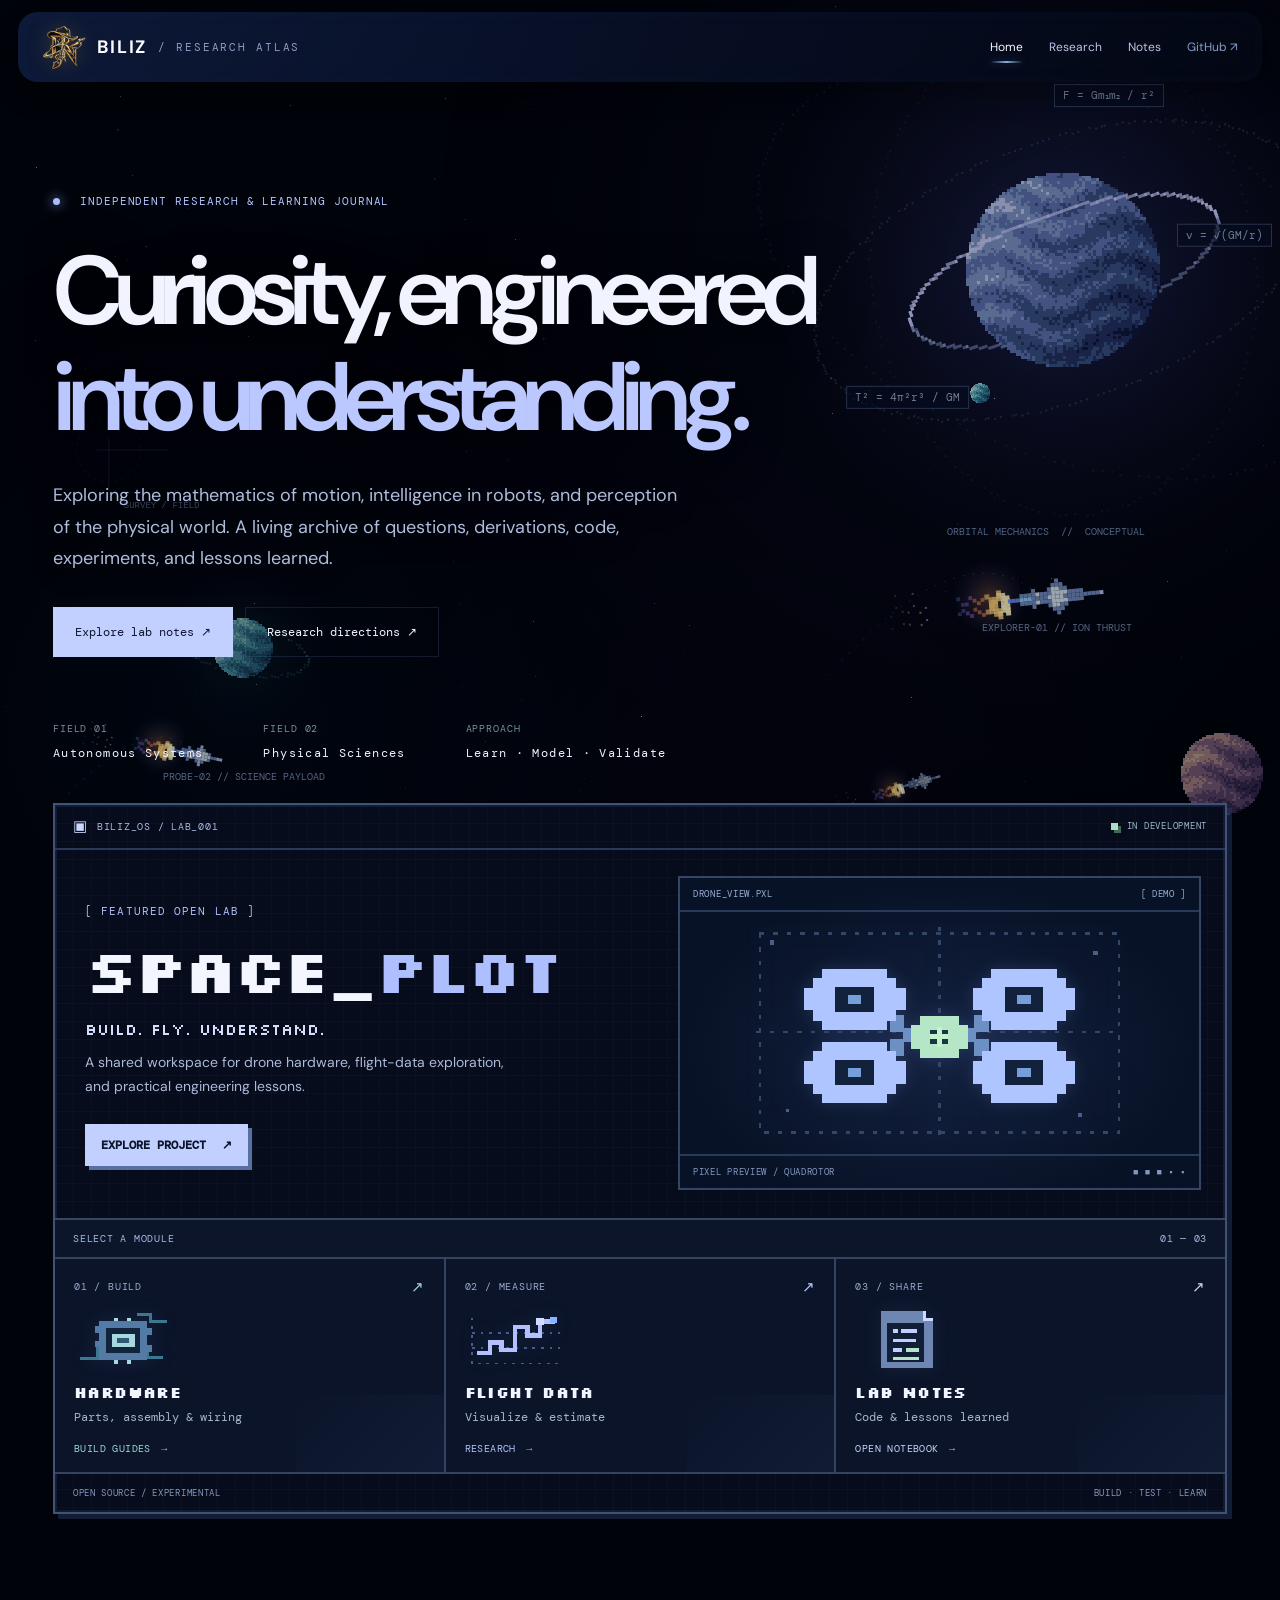
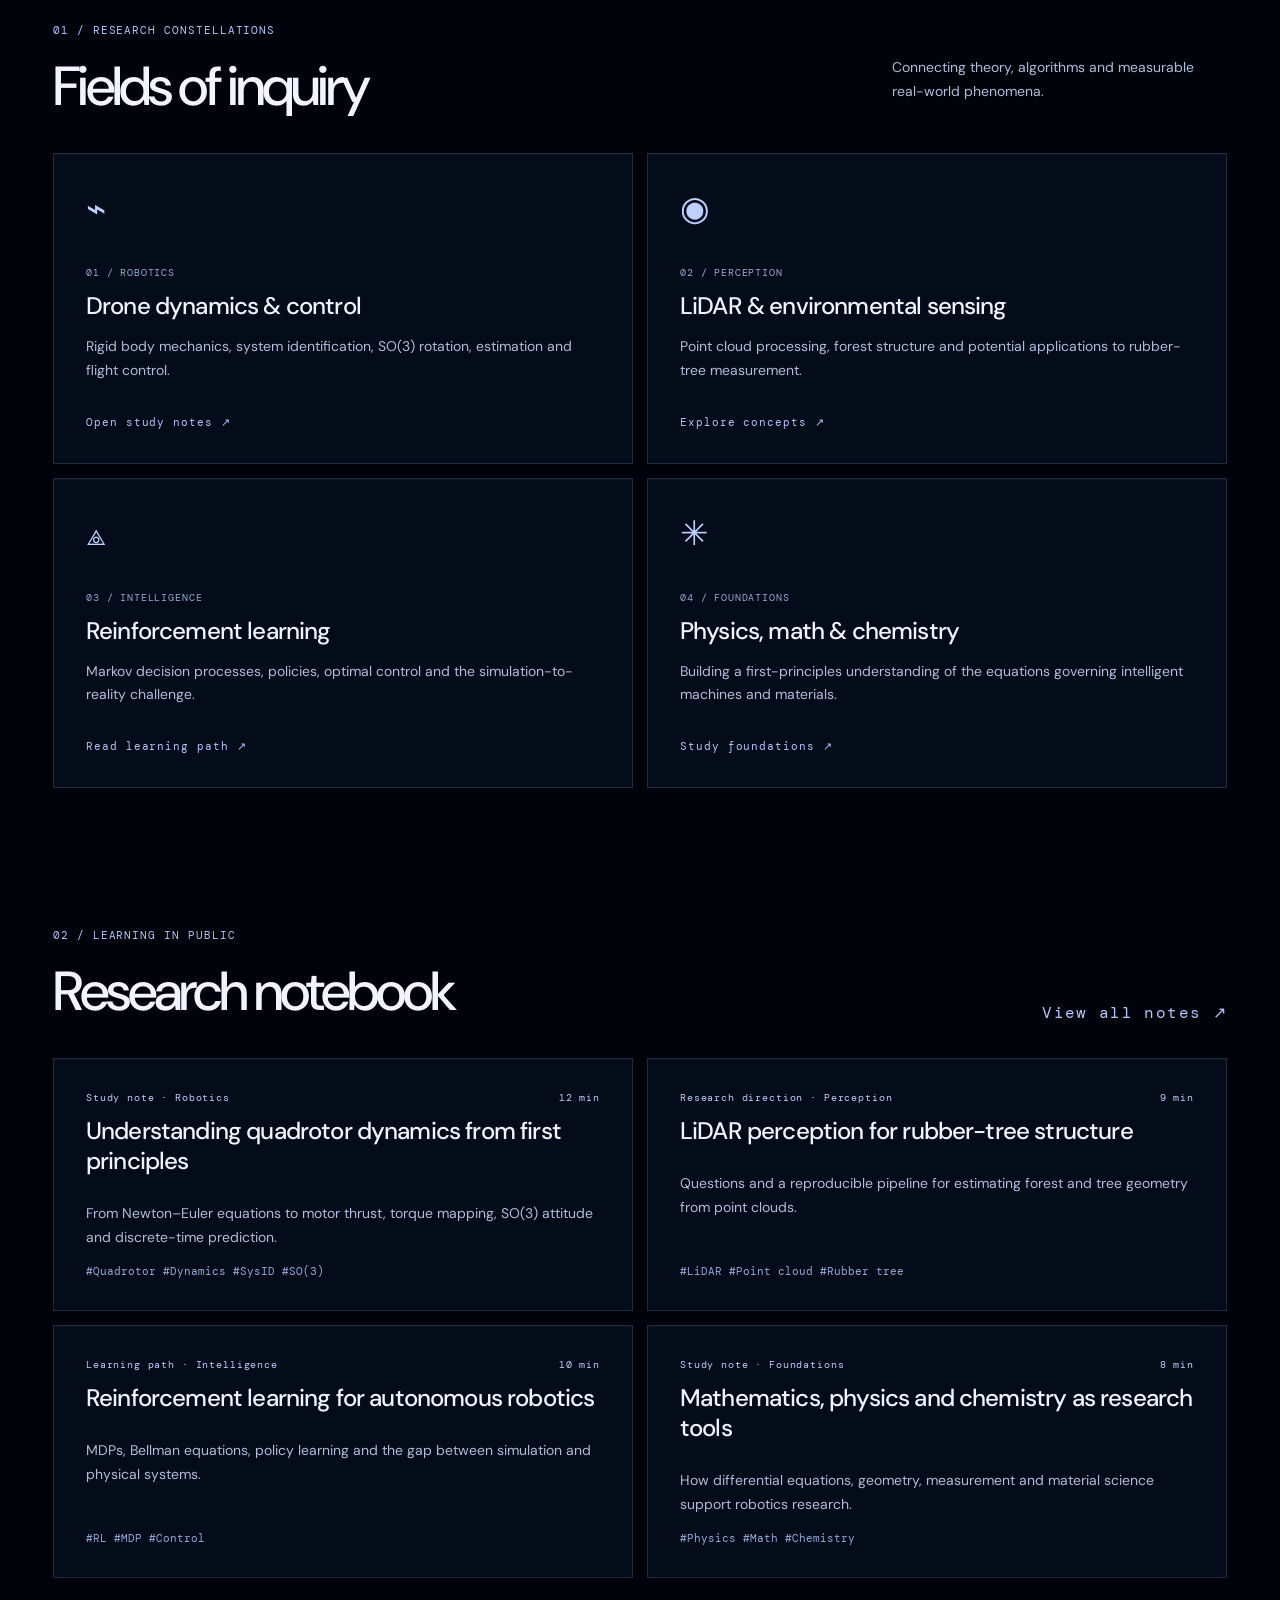
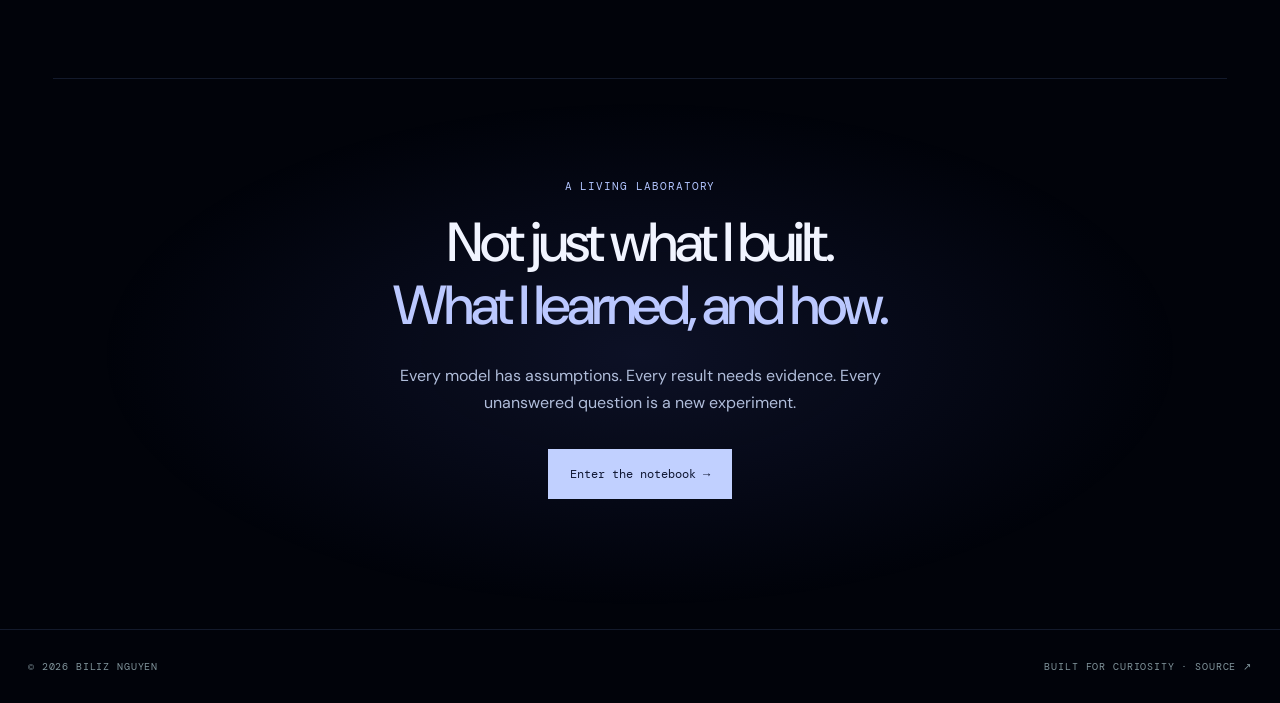
==== index.html @ a5e7b9c0 "feat(nav): pixel meteor shard edge, flowing energy and reactive scroll scattering" ====
<!doctype html><html lang="en"><head><link rel="icon" href="assets/biliz-cosmic-logo.png?v=20261031" type="image/png"><meta charset="utf-8"><meta name="viewport" content="width=device-width,initial-scale=1"><meta name="theme-color" content="#060918"><title>Biliz Nguyen | Research Atlas</title><meta name="description" content="Academic research and learning journal about robotics, drones, LiDAR, reinforcement learning and fundamental sciences."><link rel="stylesheet" href="styles.css?v=pixel-shards-20261101"><link rel="preconnect" href="https://fonts.googleapis.com"><link rel="preconnect" href="https://fonts.gstatic.com" crossorigin><link href="https://fonts.googleapis.com/css2?family=Silkscreen:wght@400;700&display=swap" rel="stylesheet"></head><body class="cosmic-site page-home"><header class="nav"><a class="brand" href="index.html"><img class="brand-logo" src="assets/biliz-cosmic-logo.png?v=20261031" alt="Biliz Nguyen cosmic cowboy emblem"><span class="brand-wordmark">BILIZ</span><span class="muted">/ RESEARCH ATLAS</span></a><nav aria-label="Primary navigation"><a href="index.html" class="active" aria-current="page">Home</a><a href="research.html">Research</a><a href="notes.html">Notes</a><a class="nav-external" href="https://github.com/biliz-nguyen" target="_blank" rel="noopener noreferrer">GitHub ↗</a></nav></header><main><section class="hero"><div class="cosmos-scene" aria-hidden="true"><div class="orbit orbit-one"></div><div class="orbit orbit-two"></div><div class="orbit orbit-three"></div><div class="cosmic-planet"></div><div class="orbit-star orbit-star-one"></div><div class="orbit-star orbit-star-two"></div><div class="cosmic-coordinate">RA 00h 42m · DEC +41°</div></div><div class="eyebrow"><span class="status"></span> INDEPENDENT RESEARCH & LEARNING JOURNAL</div><h1>Curiosity, engineered<br><em>into understanding.</em></h1><p class="lead">Exploring the mathematics of motion, intelligence in robots, and perception of the physical world. A living archive of questions, derivations, code, experiments, and lessons learned.</p><div class="actions"><a class="button primary" href="notes.html">Explore lab notes ↗</a><a class="button" href="research.html">Research directions ↗</a></div><div class="telemetry"><div><small>FIELD 01</small><strong>Autonomous Systems</strong></div><div><small>FIELD 02</small><strong>Physical Sciences</strong></div><div><small>APPROACH</small><strong>Learn · Model · Validate</strong></div></div></section>
<!-- Featured open-lab: deliberately pixel-styled, concise and exploratory. -->
<section class="pixel-lab" id="space-plot" aria-labelledby="pixel-lab-title">
  <div class="pixel-lab-window">
    <div class="pixel-lab-topline">
      <span class="pixel-lab-path"><span aria-hidden="true">▣</span> BILIZ_OS / LAB_001</span>
      <span class="pixel-lab-status"><span class="pixel-lab-led" aria-hidden="true"></span> IN DEVELOPMENT</span>
    </div>
    <div class="pixel-lab-intro">
      <div class="pixel-lab-copy">
        <span class="pixel-lab-kicker">[ FEATURED OPEN LAB ]</span>
        <h2 id="pixel-lab-title">SPACE_<span>PLOT</span></h2>
        <p class="pixel-lab-tagline">Build. Fly. Understand.</p>
        <p class="pixel-lab-description">A shared workspace for drone hardware, flight-data exploration, and practical engineering lessons.</p>
        <a class="pixel-lab-cta" href="https://github.com/biliz-nguyen/SPACE_PLOT" target="_blank" rel="noopener noreferrer">EXPLORE PROJECT <span aria-hidden="true">↗</span></a>
      </div>
      <div class="pixel-lab-screen" role="img" aria-label="Stylized pixel-art quadrotor and conceptual flight signal">
        <div class="pixel-lab-screen-head"><span>DRONE_VIEW.PXL</span><span>[ DEMO ]</span></div>
        <svg class="pixel-lab-drone" viewBox="0 0 360 200" shape-rendering="crispEdges" aria-hidden="true">
          <g fill="#4b5e87"><rect x="30" y="18" width="4" height="4"/><rect x="316" y="27" width="4" height="4"/><rect x="44" y="167" width="3" height="3"/><rect x="303" y="171" width="3" height="3"/></g>
          <g stroke="#324667" stroke-width="2" fill="none" stroke-dasharray="4 8"><path d="M180 6V192M18 99H342"/><rect x="21" y="12" width="318" height="176"/></g>
          <g fill="#6c90c3">
            <path d="M125 72h12v12h12v12h16v8h-17v-5h-12V87h-11z"/>
            <path d="M235 72h-12v12h-12v12h-16v8h17v-5h12V87h11z"/>
            <path d="M125 132h12v-12h12v-12h16v-8h-17v5h-12v12h-11z"/>
            <path d="M235 132h-12v-12h-12v-12h-16v-8h17v5h12v12h11z"/>
          </g>
          <g fill="#aec5ff">
            <rect x="76" y="43" width="58" height="8"/><rect x="68" y="51" width="74" height="9"/><rect x="60" y="60" width="90" height="20"/><rect x="68" y="80" width="74" height="9"/><rect x="76" y="89" width="58" height="8"/>
            <rect x="226" y="43" width="58" height="8"/><rect x="218" y="51" width="74" height="9"/><rect x="210" y="60" width="90" height="20"/><rect x="218" y="80" width="74" height="9"/><rect x="226" y="89" width="58" height="8"/>
            <rect x="76" y="108" width="58" height="8"/><rect x="68" y="116" width="74" height="9"/><rect x="60" y="125" width="90" height="20"/><rect x="68" y="145" width="74" height="9"/><rect x="76" y="154" width="58" height="8"/>
            <rect x="226" y="108" width="58" height="8"/><rect x="218" y="116" width="74" height="9"/><rect x="210" y="125" width="90" height="20"/><rect x="218" y="145" width="74" height="9"/><rect x="226" y="154" width="58" height="8"/>
          </g>
          <g fill="#13223c"><rect x="88" y="59" width="34" height="22"/><rect x="238" y="59" width="34" height="22"/><rect x="88" y="124" width="34" height="22"/><rect x="238" y="124" width="34" height="22"/></g>
          <g fill="#769fda"><rect x="99" y="66" width="12" height="8"/><rect x="249" y="66" width="12" height="8"/><rect x="99" y="131" width="12" height="8"/><rect x="249" y="131" width="12" height="8"/></g>
          <g fill="#b5e6c5"><rect x="163" y="85" width="34" height="8"/><rect x="155" y="93" width="50" height="21"/><rect x="163" y="114" width="34" height="8"/></g>
          <rect x="172" y="97" width="16" height="13" fill="#173640"/><rect x="178" y="95" width="4" height="17" fill="#c4f2ce"/><rect x="172" y="101" width="16" height="4" fill="#c4f2ce"/>
        </svg>
        <div class="pixel-lab-screen-bottom"><span>PIXEL PREVIEW / QUADROTOR</span><span aria-hidden="true">■ ■ ■ ▪ ▪</span></div>
      </div>
    </div>
    <div class="pixel-lab-module-bar"><span>SELECT A MODULE</span><span>01 — 03</span></div>
    <div class="pixel-lab-modules">
      <a class="pixel-lab-module pixel-lab-hardware" href="https://github.com/biliz-nguyen/SPACE_PLOT/blob/main/docs/README.md" target="_blank" rel="noopener noreferrer" aria-label="Hardware: view SPACE_PLOT building and assembly guides on GitHub">
        <span class="pixel-lab-module-meta">01 / BUILD <span aria-hidden="true">↗</span></span>
        <svg class="pixel-lab-sprite" viewBox="0 0 104 72" shape-rendering="crispEdges" aria-hidden="true">
          <g fill="none" stroke="#3d7893" stroke-width="3"><path d="M6 55h18V38h17M97 16H80V9H66M93 54H77V44H68"/></g>
          <g fill="#547aa6"><rect x="26" y="16" width="50" height="40"/><rect x="22" y="21" width="4" height="7"/><rect x="22" y="36" width="4" height="7"/><rect x="76" y="23" width="5" height="7"/><rect x="76" y="41" width="5" height="7"/></g>
          <rect x="33" y="23" width="36" height="26" fill="#11243b"/><rect x="39" y="29" width="24" height="14" fill="#a8d8df"/><rect x="45" y="33" width="12" height="6" fill="#315971"/>
          <g fill="#a8d8df"><rect x="42" y="12" width="4" height="4"/><rect x="55" y="12" width="4" height="4"/><rect x="42" y="56" width="4" height="4"/><rect x="55" y="56" width="4" height="4"/></g>
        </svg>
        <strong>HARDWARE</strong><span class="pixel-lab-module-description">Parts, assembly &amp; wiring</span>
        <span class="pixel-lab-module-more">BUILD GUIDES <span aria-hidden="true">→</span></span>
      </a>
      <a class="pixel-lab-module pixel-lab-flight" href="research.html" aria-label="Flight data: explore related research">
        <span class="pixel-lab-module-meta">02 / MEASURE <span aria-hidden="true">↗</span></span>
        <svg class="pixel-lab-sprite" viewBox="0 0 104 72" shape-rendering="crispEdges" aria-hidden="true">
          <g stroke="#435b86" stroke-width="2"><path d="M7 12V60H99M7 44H99M7 28H99" fill="none" stroke-dasharray="3 6"/></g>
          <path d="M12 49H26V38H38V46H52V22H65V31H78V16H94" fill="none" stroke="#b3bfff" stroke-width="5" stroke-linejoin="miter"/>
          <rect x="74" y="12" width="8" height="8" fill="#d1daff"/><rect x="89" y="11" width="7" height="7" fill="#86b2ff"/>
        </svg>
        <strong>FLIGHT DATA</strong><span class="pixel-lab-module-description">Visualize &amp; estimate</span>
        <span class="pixel-lab-module-more">RESEARCH <span aria-hidden="true">→</span></span>
      </a>
      <a class="pixel-lab-module pixel-lab-notes" href="notes.html" aria-label="Lab notes: browse practical research and learning notes">
        <span class="pixel-lab-module-meta">03 / SHARE <span aria-hidden="true">↗</span></span>
        <svg class="pixel-lab-sprite" viewBox="0 0 104 72" shape-rendering="crispEdges" aria-hidden="true">
          <path d="M27 5H72V14H81V65H27Z" fill="#6e87b2"/><path d="M72 5V14H81" fill="none" stroke="#d0d9ff" stroke-width="3"/>
          <rect x="33" y="18" width="39" height="40" fill="#111e36"/>
          <g fill="#c0cfff"><rect x="39" y="24" width="6" height="4"/><rect x="48" y="24" width="16" height="4"/><rect x="39" y="34" width="24" height="4"/><rect x="39" y="44" width="10" height="4"/></g>
          <g fill="#b5e5c6"><rect x="53" y="44" width="14" height="4"/><rect x="39" y="53" width="28" height="3"/></g>
        </svg>
        <strong>LAB NOTES</strong><span class="pixel-lab-module-description">Code &amp; lessons learned</span>
        <span class="pixel-lab-module-more">OPEN NOTEBOOK <span aria-hidden="true">→</span></span>
      </a>
    </div>
    <div class="pixel-lab-foot"><span>OPEN SOURCE / EXPERIMENTAL</span><span>BUILD · TEST · LEARN</span></div>
  </div>
</section>
<section id="research" class="section"><div class="section-head"><div><span class="kicker">01 / RESEARCH CONSTELLATIONS</span><h2>Fields of inquiry</h2></div><p>Connecting theory, algorithms and measurable real-world phenomena.</p></div><div class="field-grid"><article class="field"><span class="symbol">⌁</span><small>01 / ROBOTICS</small><h3>Drone dynamics & control</h3><p>Rigid body mechanics, system identification, SO(3) rotation, estimation and flight control.</p><a href="note.html?slug=quadrotor-dynamics">Open study notes ↗</a></article><article class="field"><span class="symbol">◉</span><small>02 / PERCEPTION</small><h3>LiDAR & environmental sensing</h3><p>Point cloud processing, forest structure and potential applications to rubber-tree measurement.</p><a href="note.html?slug=lidar-rubber-trees">Explore concepts ↗</a></article><article class="field"><span class="symbol">⟁</span><small>03 / INTELLIGENCE</small><h3>Reinforcement learning</h3><p>Markov decision processes, policies, optimal control and the simulation-to-reality challenge.</p><a href="note.html?slug=reinforcement-learning">Read learning path ↗</a></article><article class="field"><span class="symbol">✳</span><small>04 / FOUNDATIONS</small><h3>Physics, math & chemistry</h3><p>Building a first-principles understanding of the equations governing intelligent machines and materials.</p><a href="note.html?slug=scientific-foundations">Study foundations ↗</a></article></div></section><section class="section"><div class="section-head"><div><span class="kicker">02 / LEARNING IN PUBLIC</span><h2>Research notebook</h2></div><a class="text-link" href="notes.html">View all notes ↗</a></div><div id="featured-notes" class="note-grid"></div></section><section class="manifesto"><span class="kicker">A LIVING LABORATORY</span><h2>Not just what I built.<br><em>What I learned, and how.</em></h2><p>Every model has assumptions. Every result needs evidence. Every unanswered question is a new experiment.</p><a class="button primary" href="notes.html">Enter the notebook →</a></section></main><footer><span>© 2026 BILIZ NGUYEN</span><span>BUILT FOR CURIOSITY · <a href="https://github.com/biliz-nguyen/portfolio">SOURCE ↗</a></span></footer><script defer src="space-background.js?v=nav-dark-20261031-3"></script><script src="data.js"></script><script src="app.js"></script><script defer src="scroll-dissolve.js?v=comet-nav-clean-20261101-4"></script><script defer src="nav-shards.js?v=pixel-shards-20261101"></script></body></html>
---- styles.css ----
@import url('https://fonts.googleapis.com/css2?family=DM+Mono:wght@400;500&family=DM+Sans:wght@400;500;600;700&display=swap');:root{--bg:#0b1014;--surface:#10191f;--surface2:#142028;--line:#273940;--text:#f0f3ef;--muted:#9cadb2;--green:#b3f3a0}*{box-sizing:border-box}html{scroll-behavior:smooth}body{margin:0;background:var(--bg);color:var(--text);font-family:'DM Sans',sans-serif;-webkit-font-smoothing:antialiased}a{color:inherit;text-decoration:none}a:hover{color:var(--green)}.nav{height:78px;border-bottom:1px solid var(--line);display:flex;justify-content:space-between;align-items:center;padding:0 max(5vw,24px)}.brand{font-size:17px;font-weight:700;letter-spacing:.1em}.brand-icon{color:var(--green);font-size:29px;margin-right:10px}.muted{color:var(--muted);font:11px 'DM Mono',monospace;font-weight:400;margin-left:8px}.nav nav{display:flex;gap:30px;font-size:13px;color:var(--muted)}.nav nav .active{color:var(--green)}main{max-width:1230px;padding:0 28px;margin:auto}.hero{padding-top:92px}.eyebrow,.kicker,small,.telemetry,.field a,.text-link,.back-link,footer,.search-bar label,.filters button,.note-meta{font-family:'DM Mono',monospace;letter-spacing:.085em}.eyebrow,.kicker{font-size:11px;color:var(--green)}.status{display:inline-block;background:var(--green);height:7px;width:7px;border-radius:50%;margin-right:12px;box-shadow:0 0 12px var(--green)}h1{font-size:clamp(44px,7.6vw,100px);line-height:1.09;letter-spacing:-.075em;font-weight:600;margin:30px 0}h1 em,h2 em{font-style:normal;color:var(--green)}.lead{max-width:690px;font-size:18px;line-height:1.75;color:var(--muted)}.actions{display:flex;gap:12px;flex-wrap:wrap;margin-top:32px}.button{display:inline-flex;padding:16px 21px;border:1px solid var(--line);font:12px 'DM Mono',monospace;align-items:center;transition:.2s}.button:hover{border-color:var(--green)}.button.primary{background:var(--green);color:#102014;border-color:var(--green)}.button.primary:hover{background:#dafcd0}.telemetry{display:flex;gap:60px;margin:65px 0 24px}.telemetry div{display:flex;flex-direction:column;gap:10px}.telemetry small{color:#789097;font-size:10px}.telemetry strong{color:var(--text);font-size:12px;font-weight:400}.hero-figure{border:1px solid var(--line);background:linear-gradient(135deg,#101b21,#0b1216);overflow:hidden}.hero-figure svg{width:100%;height:auto;display:block}.section{padding:100px 0 35px}.section-head{display:flex;justify-content:space-between;align-items:end;gap:24px;margin-bottom:35px}.section-head h2,.manifesto h2{font-size:clamp(32px,4.3vw,56px);font-weight:500;line-height:1.15;letter-spacing:-.055em;margin:16px 0 0}.section-head p{max-width:335px;color:var(--muted);line-height:1.7;font-size:14px}.field-grid,.note-grid{display:grid;grid-template-columns:repeat(2,minmax(0,1fr));gap:14px}.field,.note-card{border:1px solid var(--line);padding:32px;background:var(--surface);transition:.2s}.field:hover,.note-card:hover{background:var(--surface2);border-color:#527669}.field .symbol{font-size:34px;color:var(--green);display:block;margin-bottom:35px}.field small{display:block;color:#7e9a9d;font-size:10px}.field h3,.note-card h3{font-weight:500;font-size:24px;letter-spacing:-.035em;line-height:1.25;margin:12px 0}.field p,.note-card p{font-size:14px;line-height:1.7;color:var(--muted)}.field a{display:inline-block;color:var(--green);font-size:11px;margin-top:18px}.note-card{min-height:220px;display:flex;flex-direction:column}.note-meta{font-size:10px;color:var(--green);display:flex;justify-content:space-between;gap:8px}.note-card p{flex:1}.note-card .tags{color:#80969d;font-size:11px;font-family:'DM Mono',monospace}.manifesto{text-align:center;border-top:1px solid var(--line);margin-top:65px;padding:95px 20px 130px}.manifesto p{margin:25px auto 32px;max-width:510px;color:var(--muted);line-height:1.7}.page-header{padding:90px 0 30px}.page-header h1{font-size:clamp(50px,8vw,90px)}.search-bar{display:flex;flex-direction:column;gap:12px}.search-bar label{font-size:10px;color:var(--muted)}.search-bar input{padding:18px 20px;background:var(--surface);border:1px solid var(--line);color:var(--text);font:15px 'DM Sans',sans-serif;width:100%;outline:none}.search-bar input:focus{border-color:var(--green)}.filters{display:flex;gap:8px;flex-wrap:wrap;margin:24px 0}.filters button{cursor:pointer;border:1px solid var(--line);background:transparent;color:var(--muted);padding:11px 15px;font-size:10px}.filters button.selected{background:var(--green);color:#102014}.empty{padding:60px;color:var(--muted);text-align:center}.article-page{max-width:860px;padding-top:50px}.back-link{color:var(--green);font-size:12px}.article-title{font-size:clamp(36px,5vw,62px);margin:25px 0}.article-subtitle{color:var(--muted);line-height:1.7;font-size:17px}.prose{padding:30px 0 80px;color:#ced8d8;font-size:16px;line-height:1.85}.prose h1,.prose h2,.prose h3{color:var(--text);letter-spacing:-.03em;line-height:1.3}.prose h1{font-size:38px}.prose h2{font-size:26px;margin-top:42px}.prose h3{font-size:20px;margin-top:30px}.prose code{font:13px 'DM Mono',monospace;color:var(--green);overflow-wrap:anywhere}.prose pre{padding:22px;background:#0d181e;overflow:auto;border:1px solid var(--line)}.prose pre code{color:#cfdfd6}.prose a,.article-end a{color:var(--green);text-decoration:underline;text-underline-offset:4px}.prose blockquote{border-left:3px solid var(--green);padding:2px 20px;color:var(--muted);background:var(--surface)}.article-end{padding:32px 0 90px;border-top:1px solid var(--line)}footer{max-width:1300px;margin:auto;border-top:1px solid var(--line);padding:30px 28px;color:#80949b;display:flex;justify-content:space-between;gap:15px;font-size:10px}@media(max-width:760px){.nav{height:auto;min-height:74px;flex-wrap:wrap;gap:12px;padding:18px 22px}.nav nav{gap:15px;flex-wrap:wrap}.muted{display:none}main{padding:0 20px}.hero{padding-top:70px}.telemetry{gap:22px;flex-wrap:wrap;margin-top:48px}.field-grid,.note-grid{grid-template-columns:1fr}.section{padding-top:70px}.section-head{align-items:start;flex-direction:column}.field,.note-card{padding:24px}footer{flex-wrap:wrap}}

/* --- BILIZ COSMIC RESEARCH ATLAS : universe visual identity --- */
:root{--bg:#040713;--surface:rgba(12,20,40,.79);--surface2:rgba(24,32,62,.84);--line:rgba(153,182,242,.18);--text:#f1f4ff;--muted:#b0bdda;--green:#a9bdff}
html{background:#040713}
body.cosmic-site{position:relative;min-height:100vh;background:transparent;isolation:isolate}
.cosmic-site:before{content:"";position:fixed;z-index:-2;inset:0;pointer-events:none;background:radial-gradient(ellipse 65% 45% at 77% 20%,rgba(92,72,178,.24),transparent 75%),radial-gradient(ellipse 75% 55% at 8% 65%,rgba(21,104,152,.18),transparent 75%),radial-gradient(ellipse 45% 40% at 60% 90%,rgba(67,46,137,.15),transparent 80%),#040713}
.cosmic-site:after{content:"";position:fixed;z-index:-1;inset:0;pointer-events:none;opacity:.75;background-image:radial-gradient(1px 1px at 9% 17%,#fff 99%,transparent),radial-gradient(1px 1px at 58% 21%,#fff 99%,transparent),radial-gradient(2px 2px at 35% 68%,#9abaff 99%,transparent),radial-gradient(1px 1px at 78% 58%,#fff 99%,transparent),radial-gradient(1px 1px at 91% 83%,#e9d8ff 99%,transparent),radial-gradient(1px 1px at 17% 81%,#fff 99%,transparent),radial-gradient(1px 1px at 88% 32%,#d7eaff 99%,transparent),radial-gradient(2px 2px at 46% 46%,#fff 99%,transparent);background-size:263px 271px,317px 289px,401px 367px,359px 381px,487px 431px,277px 337px,443px 419px,541px 521px}
.nav{position:relative;z-index:20;background:rgba(5,9,23,.77);backdrop-filter:blur(20px);border-bottom:1px solid rgba(164,183,245,.15)}
.brand{display:inline-flex;align-items:center;gap:10px;letter-spacing:.11em;min-width:0}
.brand-logo{display:block;width:58px;height:58px;object-fit:contain;filter:drop-shadow(0 0 11px rgba(182,197,255,.16));transition:transform .4s}
.brand:hover .brand-logo{transform:rotate(-6deg)}
.brand-wordmark{font-weight:700;font-size:18px;color:#fafaff}
.brand .muted{margin-left:1px;color:#8f9cc2}
.nav nav .active,.field a,.text-link,.eyebrow,.kicker,.back-link,.prose a,.article-end a{color:#b2c5ff}
.status{background:#a9bdff;box-shadow:0 0 12px #8db4ff}
.hero{position:relative;min-height:720px;padding-top:112px}
.hero>.eyebrow,.hero>h1,.hero>.lead,.hero>.actions,.hero>.telemetry,.hero>.hero-figure{position:relative;z-index:2}
.hero h1{max-width:900px;text-shadow:0 6px 55px rgba(0,0,0,.3)}
.hero h1 em,.manifesto h2 em,.page-header em{color:#bbc8ff}
.hero .lead{max-width:630px}
.cosmos-scene{position:absolute;right:-6%;top:20px;width:min(60vw,750px);height:560px;pointer-events:none;z-index:0;mask-image:radial-gradient(ellipse at center,#000 47%,transparent 75%);opacity:.93}
.cosmos-scene:before{content:"";position:absolute;inset:5%;background:radial-gradient(circle at 51% 50%,rgba(200,191,255,.22),rgba(82,113,226,.13) 20%,rgba(42,49,117,.12) 38%,transparent 68%);filter:blur(15px)}
.cosmic-planet{position:absolute;width:230px;height:230px;border-radius:50%;top:155px;left:calc(50% - 115px);box-shadow:inset -38px -22px 54px rgba(4,7,18,.91),inset 18px 11px 28px rgba(187,201,255,.45),0 0 55px rgba(141,155,248,.23);background:radial-gradient(circle at 28% 22%,#d4d5f4,#8889bb 30%,#363b70 65%,#0c102c 100%);transform:rotate(-18deg)}
.cosmic-planet:after{content:"";position:absolute;inset:12%;border-radius:50%;background:repeating-linear-gradient(155deg,transparent 0 15px,rgba(193,200,247,.12) 16px 19px,transparent 22px 32px);opacity:.7}
.orbit{position:absolute;border:1px solid rgba(173,195,255,.38);width:480px;height:210px;left:calc(50% - 240px);top:165px;border-radius:50%;transform:rotate(-28deg);box-shadow:0 0 20px rgba(100,126,227,.06)}
.orbit-two{width:590px;height:360px;left:calc(50% - 295px);top:101px;border-color:rgba(150,178,255,.15);transform:rotate(43deg)}
.orbit-three{width:420px;height:410px;left:calc(50% - 210px);top:70px;border-color:rgba(188,168,244,.12);transform:rotate(-12deg)}
.orbit-star{position:absolute;width:6px;height:6px;border-radius:50%;background:white;box-shadow:0 0 10px 4px rgba(181,200,255,.45)}
.orbit-star-one{top:132px;right:26%}.orbit-star-two{bottom:115px;left:14%}
.cosmic-coordinate{position:absolute;bottom:35px;right:55px;font:10px 'DM Mono',monospace;color:rgba(195,208,255,.63);letter-spacing:.14em}
.hero-figure{border-color:rgba(150,183,255,.29);background:linear-gradient(120deg,rgba(10,17,40,.85),rgba(15,24,58,.78));box-shadow:0 10px 65px rgba(0,0,0,.15)}
.hero-figure svg{opacity:.78}
.figure-status{position:absolute;top:16px;right:18px;font:10px 'DM Mono',monospace;color:#b9caff;letter-spacing:.13em}
.button.primary{background:#c1d0ff;color:#101733;border-color:#c1d0ff}
.button.primary:hover{background:white;border-color:white}
.button:hover{border-color:#b9caff}
.field,.note-card{background:rgba(10,17,36,.74);backdrop-filter:blur(12px);border-color:rgba(150,181,245,.18);box-shadow:inset 0 1px 0 rgba(255,255,255,.045)}
.field:hover,.note-card:hover{border-color:rgba(167,186,255,.5);background:rgba(22,31,60,.87);transform:translateY(-2px)}
.field .symbol,.note-meta{color:#bed0ff}
.field small,.note-card .tags{color:#93a9d8}
.manifesto{position:relative}
.manifesto:before{content:"";position:absolute;inset:0;z-index:-1;background:radial-gradient(ellipse at 50% 50%,rgba(75,88,178,.17),transparent 65%)}
.search-bar input{background:rgba(11,18,39,.85);color:white;border-color:rgba(157,187,255,.27)}
.search-bar input:focus{border-color:#b5c5ff}
.filters button{color:#bcc9ed;background:rgba(12,19,42,.6)}
.filters button.selected{background:#c1d0ff;color:#141932}
.prose{background:rgba(5,11,28,.55);padding:32px 24px 75px;line-height:1.85;border:1px solid rgba(142,166,218,.12);border-radius:6px;margin:35px -24px}
.prose code{color:#c5d4ff}
.prose pre{background:rgba(7,12,29,.9)}
footer{position:relative;z-index:1}
@media (prefers-reduced-motion:no-preference){.orbit-one{animation:cosmic-orbit 27s ease-in-out infinite alternate}.orbit-two{animation:cosmic-orbit-back 41s ease-in-out infinite alternate}.cosmos-scene:before{animation:cosmic-pulse 9s ease-in-out infinite alternate}@keyframes cosmic-orbit{to{transform:rotate(-18deg) scale(1.045)}}@keyframes cosmic-orbit-back{to{transform:rotate(56deg) scale(.98)}}@keyframes cosmic-pulse{to{opacity:.6;filter:blur(26px)}}}
@media(max-width:760px){.brand-logo{height:44px;width:44px}.brand-wordmark{font-size:16px}.hero{min-height:auto;padding-top:68px}.cosmos-scene{width:100vw;height:480px;right:-30px;top:-95px;opacity:.42}.hero h1{position:relative}.figure-status{font-size:8px;right:8px;top:8px}.prose{margin:25px -8px;padding:25px 14px 55px}}

/* 2026-10-31: The custom canvas replaces the previous static CSS planet.
   Research pages remain readable with the animated layer behind content. */
html{background:#040713}
body.cosmic-site{background:#040713;isolation:isolate}
.cosmic-site::before,.cosmic-site::after{display:none!important}
#space-expedition{position:fixed;inset:0;width:100%;height:100%;z-index:0;display:block;pointer-events:none;opacity:.88}
.cosmic-site>main,.cosmic-site>header,.cosmic-site>footer{position:relative;z-index:1}
.cosmic-site .cosmos-scene{display:none!important}
.cosmic-site .hero{min-height:0}
.cosmic-site .hero>.hero-figure{background:linear-gradient(120deg,rgba(7,13,34,.9),rgba(11,22,51,.86))}
.cosmic-site .field,.cosmic-site .note-card{background:rgba(8,15,35,.88)}
.cosmic-site .field:hover,.cosmic-site .note-card:hover{background:rgba(17,27,53,.94)}
.cosmic-site .page-header,.cosmic-site .hero{isolation:isolate}
.cosmic-site .hero>h1,.cosmic-site .hero>.lead{filter:drop-shadow(0 2px 15px rgba(0,0,0,.34))}
@media(max-width:650px){#space-expedition{opacity:.64}.cosmic-site .field,.cosmic-site .note-card{background:rgba(7,14,33,.94)}}
@media(prefers-reduced-motion:reduce){html{scroll-behavior:auto}*{animation-duration:.01ms!important;animation-iteration-count:1!important;transition-duration:.01ms!important}}

/* Cosmic cowboy pixel emblem: transparent, crisp and responsive */
.brand-logo{width:62px;height:62px;object-fit:contain;image-rendering:auto;filter:drop-shadow(0 0 10px rgba(247,180,60,.22))}
.brand:hover .brand-logo{transform:translateY(-2px) rotate(-4deg)}
@media(max-width:760px){.brand-logo{width:46px;height:46px}}


/* Minimal Research Atlas navigation and darker deep-space atmosphere */
html,body.cosmic-site{background:#01030a}
body.cosmic-site{--bg:#01030a;--surface:rgba(5,11,25,.89);--surface2:rgba(10,19,39,.94);--line:rgba(116,151,221,.16)}
.cosmic-site .nav{position:sticky;top:12px;max-width:1400px;width:calc(100% - 36px);height:70px;margin:12px auto 0;padding:0 24px;border-radius:17px;background:linear-gradient(112deg,rgba(11,25,57,.96),rgba(4,10,26,.97) 50%,rgba(2,5,14,.98));box-shadow:0 10px 32px rgba(0,0,0,.34),inset 0 1px rgba(199,218,255,.07);border:1px solid rgba(115,154,238,.19);backdrop-filter:blur(16px);-webkit-backdrop-filter:blur(16px)}
.cosmic-site .nav .brand-logo{width:45px;height:45px}
.cosmic-site .nav nav{gap:26px;align-items:center}
.cosmic-site .nav nav a{font-size:12px;white-space:nowrap;color:#b9c5e3;transition:color .2s ease}
.cosmic-site .nav nav a:hover,.cosmic-site .nav nav a.active{color:#f6f8ff}
.cosmic-site .nav nav a.active{position:relative}
.cosmic-site .nav nav a.active:after{content:"";position:absolute;bottom:-8px;left:0;right:0;height:2px;background:#98b6ff;border-radius:2px}
.cosmic-site .nav nav .nav-external{color:#859ec8}
#space-expedition{opacity:.73}
.cosmic-site .field,.cosmic-site .note-card{background:rgba(5,12,28,.92)}
.cosmic-site .page-header{padding-top:75px}
.cosmic-site .compact-section{padding-top:34px}
.cosmic-site .research-field{min-height:300px}
.cosmic-site .research-method{margin:70px 0 90px;padding:36px;border:1px solid rgba(124,156,227,.19);background:linear-gradient(135deg,rgba(11,24,49,.85),rgba(3,8,22,.95));display:flex;justify-content:space-between;align-items:center;gap:28px;border-radius:15px}
.cosmic-site .research-method h2{font-size:clamp(26px,3vw,38px);font-weight:500;letter-spacing:-.04em}
.cosmic-site .research-method p{color:#aebdd8;line-height:1.7;max-width:690px}
.cosmic-site .research-method .button{flex-shrink:0}
@media(max-width:760px){.cosmic-site .nav{width:calc(100% - 24px);height:auto;min-height:76px;margin:12px auto 0;padding:12px 15px;border-radius:16px;gap:12px}.cosmic-site .nav .brand-logo{width:38px;height:38px}.cosmic-site .nav nav{gap:17px;flex-wrap:wrap}.cosmic-site .nav nav a{font-size:11px}.cosmic-site .research-method{display:block;padding:24px}.cosmic-site .research-method .button{margin-top:16px}#space-expedition{opacity:.56}}


/* Navigation: one orbiting photonic dot, a sliding selection line, and route fades. */
.cosmic-site .nav{isolation:isolate;overflow:hidden}
.cosmic-site .nav .brand,.cosmic-site .nav nav{position:relative;z-index:2}
.cosmic-site .nav nav{position:relative}
.cosmic-site .nav nav a.active:after{display:none}
.nav-selection{position:absolute;pointer-events:none;left:0;bottom:-9px;height:2px;border-radius:5px;background:linear-gradient(90deg,#8ab2ff,#e1eeff);box-shadow:0 0 10px rgba(132,182,255,.7);transition:transform .34s cubic-bezier(.22,.72,.22,1),width .34s ease}
.nav-orbit-light{position:absolute;z-index:4;pointer-events:none;left:0;top:0;width:8px;height:8px;border-radius:100%;background:#f4faff;box-shadow:0 0 3px 2px #fff,0 0 12px 5px rgba(111,169,255,.92),0 0 25px 10px rgba(63,112,234,.38);will-change:transform}
.nav-orbit-light:after{content:"";position:absolute;right:6px;top:3px;width:48px;height:2px;border-radius:100%;background:linear-gradient(90deg,transparent,rgba(124,174,255,.5));filter:blur(2px)}
@media(prefers-reduced-motion:no-preference){
  body.cosmic-site main{animation:atlas-enter .47s cubic-bezier(.21,.65,.22,1) both}
  body.cosmic-site.atlas-route-out main{animation:atlas-exit .30s ease-in both}
  body.cosmic-site.atlas-route-out .nav{filter:brightness(1.12)}
  @keyframes atlas-enter{from{opacity:0;transform:translateY(13px);filter:blur(4px)}to{opacity:1;transform:translateY(0);filter:blur(0)}}
  @keyframes atlas-exit{from{opacity:1;transform:translateY(0);filter:blur(0)}to{opacity:0;transform:translateY(-9px);filter:blur(3px)}}
}
@media(prefers-reduced-motion:reduce){.nav-selection{transition:none}.nav-orbit-light{display:none!important}}


/* Scroll/transition repair: nav always above the main stacking context. */
body.cosmic-site{isolation:isolate}
body.cosmic-site > header.nav{position:sticky!important;top:12px;z-index:1000!important;transform:none!important;filter:none!important}
body.cosmic-site > main{position:relative;z-index:1!important;transform:none}
body.cosmic-site > footer{position:relative;z-index:1}
body.cosmic-site #space-expedition{z-index:0!important}
/* Avoid expensive full-page blur and transform: use native cross-document
   transitions with a small opacity fade, where available. */
@view-transition{navigation:auto}
::view-transition-old(root){animation:atlas-old .14s ease-out both}
::view-transition-new(root){animation:atlas-new .23s ease-out both}
@keyframes atlas-old{to{opacity:0}}
@keyframes atlas-new{from{opacity:0}to{opacity:1}}
@media(prefers-reduced-motion:no-preference){
  body.cosmic-site main,body.cosmic-site.atlas-route-out main{animation:none!important;filter:none!important}
}
@media(prefers-reduced-motion:reduce){
  ::view-transition-old(root),::view-transition-new(root){animation:none!important}
}


/* Stardust Dissolve: fade the physical content near the bottom of sticky nav. */
body.cosmic-site > main.scroll-dissolving,
body.cosmic-site > footer.scroll-dissolving{
  -webkit-mask-image:linear-gradient(to bottom,transparent 0,transparent max(0px,var(--dissolve-cut,0px)),rgba(0,0,0,.22) calc(max(0px,var(--dissolve-cut,0px)) + 22px),#000 calc(max(0px,var(--dissolve-cut,0px)) + 68px));
  mask-image:linear-gradient(to bottom,transparent 0,transparent max(0px,var(--dissolve-cut,0px)),rgba(0,0,0,.22) calc(max(0px,var(--dissolve-cut,0px)) + 22px),#000 calc(max(0px,var(--dissolve-cut,0px)) + 68px));
}
body.cosmic-site > header.nav.stardust-contact{border-color:rgba(135,184,255,.38)!important;box-shadow:0 10px 32px rgba(0,0,0,.34),0 0 24px rgba(71,121,221,.11),inset 0 1px rgba(213,230,255,.10)}
.stardust-layer{position:fixed;inset:0;z-index:999;pointer-events:none;overflow:hidden}
.stardust-pixel{position:absolute;background:var(--dust-color,#b9ceff);box-shadow:0 0 8px rgba(148,190,255,.6);will-change:transform,opacity;animation:stardust-evaporate var(--dust-duration,650ms) ease-out forwards}
@keyframes stardust-evaporate{0%{transform:translate3d(0,0,0) scale(1);opacity:.85}70%{opacity:.53}100%{transform:translate3d(var(--drift-x,12px),var(--drift-y,-40px),0) scale(.25);opacity:0}}
@media(prefers-reduced-motion:reduce){.stardust-layer{display:none!important}.stardust-pixel{animation:none!important}}


/* Stardust v2: reliable mask pixel stops and a visible blue scan beam. */
body.cosmic-site > main.scroll-dissolving,
body.cosmic-site > footer.scroll-dissolving{
  -webkit-mask-image:linear-gradient(to bottom,transparent 0px,transparent var(--dissolve-start,0px),rgba(0,0,0,.18) calc(var(--dissolve-start,0px) + 48px),#000 var(--dissolve-end,140px))!important;
  mask-image:linear-gradient(to bottom,transparent 0px,transparent var(--dissolve-start,0px),rgba(0,0,0,.18) calc(var(--dissolve-start,0px) + 48px),#000 var(--dissolve-end,140px))!important;
}
.stardust-scanner{position:fixed;height:2px;pointer-events:none;opacity:0;background:linear-gradient(90deg,transparent,rgba(121,174,255,.18) 12%,rgba(214,232,255,.86) 50%,rgba(121,174,255,.18) 88%,transparent);box-shadow:0 0 13px 3px rgba(98,159,255,.22);transition:opacity .15s ease}
.stardust-scanner.active{opacity:.78}
body.cosmic-site > header.nav.stardust-contact{border-color:rgba(141,192,255,.51)!important;box-shadow:0 10px 32px rgba(0,0,0,.34),0 0 28px rgba(85,142,246,.17),inset 0 1px rgba(221,237,255,.13)}
.stardust-pixel{filter:none;box-shadow:0 0 8px 2px rgba(129,183,255,.46)}
@media(prefers-reduced-motion:reduce){.stardust-scanner{display:none!important}}


/* B / Molecular border experiment: the particles ARE the outline. */
body.cosmic-site>header.nav{
  border:1px solid transparent!important;
  border-radius:20px!important;
  background:linear-gradient(110deg,rgba(11,23,51,.95),rgba(5,10,26,.97) 54%,rgba(2,5,15,.96))!important;
  box-shadow:0 8px 25px rgba(0,0,0,.32),inset 0 0 16px rgba(94,138,223,.035)!important;
  overflow:visible!important;
  isolation:isolate;
  transition:box-shadow .32s ease,background .32s ease;
}
body.cosmic-site>header.nav.molecule-reacting,
body.cosmic-site>header.nav.stardust-contact.molecule-reacting{
  border-color:transparent!important;
  box-shadow:0 10px 32px rgba(0,0,0,.34),0 0 24px rgba(87,144,242,.075),inset 0 0 23px rgba(116,166,251,.08)!important;
}
body.cosmic-site>header.nav .nav-orbit-light{display:none!important}
body.cosmic-site>header.nav .brand,body.cosmic-site>header.nav nav{position:relative;z-index:3}
.nav-molecule-canvas{position:fixed;z-index:1001;pointer-events:none;display:block;image-rendering:auto}
body.cosmic-site>header.nav nav a.active:after{
  display:block!important;
  background:linear-gradient(90deg,rgba(114,158,255,.12),#a6c8ff,rgba(114,158,255,.12));
  box-shadow:0 0 9px rgba(138,182,255,.26);
  transition:box-shadow .28s ease,opacity .28s ease;
}
body.cosmic-site>header.nav.molecule-reacting nav a.active:after{
  box-shadow:0 0 13px rgba(143,204,255,.63);
}
body.cosmic-site>header.nav .nav-selection{display:none!important}
.stardust-scanner{opacity:0!important}
@media(max-width:760px){body.cosmic-site>header.nav{border-radius:18px!important}}
@media(prefers-reduced-motion:reduce){.nav-molecule-canvas{display:none!important}}


/* 2026-11-01 / SPACE_PLOT: full-pixel featured lab on Home.
   Self-contained styles; existing header, cosmic canvas and research pages stay unchanged. */
.page-home .pixel-lab{position:relative;z-index:2;margin:48px 0 0;padding:0 0 4px}
.page-home .pixel-lab-window{position:relative;overflow:hidden;background:#060c1c;border:2px solid #415277;box-shadow:5px 5px 0 rgba(40,61,104,.45),inset 0 0 0 2px #101b32}
.page-home .pixel-lab-window:before{content:"";pointer-events:none;position:absolute;inset:0;z-index:0;background-image:linear-gradient(rgba(111,144,215,.035) 1px,transparent 1px),linear-gradient(90deg,rgba(111,144,215,.035) 1px,transparent 1px);background-size:18px 18px}
.page-home .pixel-lab-window>*{position:relative;z-index:1}
.page-home .pixel-lab-topline,.page-home .pixel-lab-module-bar,.page-home .pixel-lab-foot,.page-home .pixel-lab-screen-head,.page-home .pixel-lab-screen-bottom{font-family:'DM Mono',monospace;letter-spacing:.075em}
.page-home .pixel-lab-topline{display:flex;align-items:center;justify-content:space-between;gap:14px;padding:14px 18px;border-bottom:2px solid #29395a;color:#a9bce5;font-size:10px}
.page-home .pixel-lab-path{display:inline-flex;align-items:center;gap:9px;white-space:nowrap}
.page-home .pixel-lab-path>span{color:#ccd8ff;font-size:15px;line-height:1}
.page-home .pixel-lab-status{display:flex;align-items:center;gap:9px;color:#9eb8ce;font-size:9px;white-space:nowrap}
.page-home .pixel-lab-led{display:inline-block;width:7px;height:7px;background:#aadfc4;box-shadow:3px 3px 0 #406958}
.page-home .pixel-lab-intro{display:grid;grid-template-columns:minmax(0,1.1fr) minmax(0,1fr);gap:24px;padding:26px 24px 28px;align-items:center}
.page-home .pixel-lab-copy{min-width:0;padding:9px 8px 9px 6px}
.page-home .pixel-lab-kicker{font:11px 'DM Mono',monospace;letter-spacing:.10em;color:#aebff8}
.page-home .pixel-lab-copy h2{font-family:'Silkscreen','DM Mono',monospace;font-size:clamp(31px,4.9vw,61px);font-weight:700;line-height:1.12;letter-spacing:-.055em;margin:15px 0 12px;color:#f3f6ff;overflow-wrap:anywhere}
.page-home .pixel-lab-copy h2 span{color:#aebfff}
.page-home .pixel-lab-tagline{font-family:'Silkscreen','DM Mono',monospace;font-size:clamp(12px,1.45vw,16px);color:#d5dffc;line-height:1.65;margin:0 0 8px}
.page-home .pixel-lab-description{font-size:14px;line-height:1.75;color:#acbad7;max-width:420px;margin:0}
.page-home .pixel-lab-cta{display:inline-flex;align-items:center;gap:16px;margin-top:25px;padding:13px 16px;background:#c2d0ff;color:#0b142b;box-shadow:4px 4px 0 #576fa3;font:700 12px 'DM Mono',monospace;transition:transform .15s steps(2,end),box-shadow .15s steps(2,end),background .15s}
.page-home .pixel-lab-cta:hover{color:#09112a;background:#e1e9ff;box-shadow:2px 2px 0 #576fa3;transform:translate(2px,2px)}
.page-home .pixel-lab-cta:focus-visible,.page-home .pixel-lab-module:focus-visible{outline:2px solid #e3edff;outline-offset:3px}
.page-home .pixel-lab-screen{min-width:0;border:2px solid #344566;background:radial-gradient(ellipse at 50% 55%,rgba(57,82,144,.25),transparent 70%),#081226;align-self:stretch;display:flex;flex-direction:column}
.page-home .pixel-lab-screen-head,.page-home .pixel-lab-screen-bottom{display:flex;justify-content:space-between;align-items:center;gap:10px;padding:10px 13px;color:#9bb0d7;font-size:9px}
.page-home .pixel-lab-screen-head{border-bottom:2px solid #293959}
.page-home .pixel-lab-screen-bottom{border-top:2px solid #293959;color:#8398c1}
.page-home .pixel-lab-drone{width:100%;height:auto;max-height:242px;min-height:173px;flex:1;display:block;padding:8px 12px;image-rendering:pixelated;filter:drop-shadow(0 0 8px rgba(110,148,255,.18))}
.page-home .pixel-lab-module-bar{display:flex;justify-content:space-between;align-items:center;background:#0c1529;color:#a7b9e4;font-size:10px;border-top:2px solid #354666;padding:12px 18px}
.page-home .pixel-lab-modules{display:grid;grid-template-columns:repeat(3,minmax(0,1fr));gap:2px;background:#34435f;border-top:2px solid #34435f;border-bottom:2px solid #34435f}
.page-home .pixel-lab-module{--module-accent:#b8c8ff;display:flex;flex-direction:column;align-items:flex-start;position:relative;isolation:isolate;min-width:0;min-height:201px;padding:18px 19px 17px;overflow:hidden;background:#0b1429;color:#f2f4ff;transition:background .16s steps(2,end)}
.page-home .pixel-lab-module:before{content:"";position:absolute;inset:0 0 auto;width:100%;height:4px;background:var(--module-accent);transform:scaleX(0);transform-origin:left;transition:transform .2s steps(5,end)}
.page-home .pixel-lab-module:after{content:"";position:absolute;right:0;bottom:0;width:38%;height:36%;background:linear-gradient(135deg,transparent,rgba(120,151,235,.06));pointer-events:none}
.page-home .pixel-lab-module:hover{background:#15213d;color:#fff}
.page-home .pixel-lab-module:hover:before,.page-home .pixel-lab-module:focus-visible:before{transform:scaleX(1)}
.page-home .pixel-lab-hardware{--module-accent:#9bd8d7}
.page-home .pixel-lab-flight{--module-accent:#b6c4ff}
.page-home .pixel-lab-notes{--module-accent:#c9d4ff}
.page-home .pixel-lab-module-meta{display:flex;align-items:center;justify-content:space-between;gap:12px;width:100%;font:10px 'DM Mono',monospace;color:#9babcf;letter-spacing:.08em}
.page-home .pixel-lab-module-meta>span{font-size:15px;color:var(--module-accent);transition:transform .16s steps(2,end)}
.page-home .pixel-lab-module:hover .pixel-lab-module-meta>span{transform:translate(2px,-2px)}
.page-home .pixel-lab-sprite{width:100px;height:69px;display:block;margin:9px 0 7px;image-rendering:pixelated;filter:drop-shadow(0 0 9px rgba(115,169,255,.10));transition:transform .2s steps(3,end),filter .2s}
.page-home .pixel-lab-module:hover .pixel-lab-sprite{transform:translateY(-3px);filter:drop-shadow(0 0 10px rgba(155,191,255,.3))}
.page-home .pixel-lab-module strong{font:700 clamp(12px,1.2vw,15px) 'Silkscreen','DM Mono',monospace;line-height:1.5;letter-spacing:.025em}
.page-home .pixel-lab-module-description{font:12px/1.55 'DM Mono',monospace;color:#a5b5d0;margin-top:4px}
.page-home .pixel-lab-module-more{margin-top:auto;padding-top:15px;font:10px 'DM Mono',monospace;color:var(--module-accent);letter-spacing:.04em}
.page-home .pixel-lab-module-more>span{padding-left:4px}
.page-home .pixel-lab-foot{display:flex;justify-content:space-between;gap:12px;padding:13px 18px;font-size:9px;color:#8399bc}
@media(max-width:820px){.page-home .pixel-lab-intro{gap:14px;padding:22px 19px}.page-home .pixel-lab-copy h2{font-size:clamp(30px,5.4vw,47px)}.page-home .pixel-lab-module{padding:16px 12px;min-height:196px}.page-home .pixel-lab-module strong{font-size:12px}.page-home .pixel-lab-module-description{font-size:11px}}
@media(max-width:630px){.page-home .pixel-lab{margin-top:36px}.page-home .pixel-lab-topline{padding:12px;font-size:9px}.page-home .pixel-lab-status{font-size:8px}.page-home .pixel-lab-intro{grid-template-columns:1fr;padding:19px 16px;gap:18px}.page-home .pixel-lab-copy{padding:4px 2px 0}.page-home .pixel-lab-copy h2{font-size:clamp(33px,9vw,49px)}.page-home .pixel-lab-description{font-size:13px}.page-home .pixel-lab-screen{max-width:100%}.page-home .pixel-lab-drone{min-height:140px;max-height:205px}.page-home .pixel-lab-modules{grid-template-columns:1fr}.page-home .pixel-lab-module{min-height:134px;padding:15px 17px 14px;display:grid;grid-template-columns:minmax(0,1fr) 96px;grid-template-rows:auto auto auto auto;column-gap:12px}.page-home .pixel-lab-module-meta{grid-column:1 / -1}.page-home .pixel-lab-sprite{grid-column:2;grid-row:2 / 5;margin:6px 0 0;width:96px;height:69px;align-self:center}.page-home .pixel-lab-module strong{grid-column:1;grid-row:2;align-self:end;margin-top:13px}.page-home .pixel-lab-module-description{grid-column:1;grid-row:3}.page-home .pixel-lab-module-more{grid-column:1;grid-row:4;padding-top:12px}.page-home .pixel-lab-foot{font-size:8px;padding:12px;flex-wrap:wrap}}
@media(prefers-reduced-motion:reduce){.page-home .pixel-lab-cta,.page-home .pixel-lab-module,.page-home .pixel-lab-sprite,.page-home .pixel-lab-module:before,.page-home .pixel-lab-module-meta>span{transition:none!important}}


/* 2026-11-01: Clean Hero + opaque navigation shield + retained meteor/molecule border. */
.page-home .hero-figure{display:none!important}
.page-home .hero{min-height:0;padding-bottom:8px}
.page-home .telemetry{margin-bottom:0}
.page-home .pixel-lab{margin-top:34px}

/* An opaque rounded surface prevents scroll-dissolved headings from ghosting through.
   Keep the canvas above it: the molecular outline and orbiting comet remain visible. */
body.cosmic-site>header.nav{
  background:linear-gradient(112deg,#0b1733 0%,#060c20 52%,#030713 100%)!important;
  backdrop-filter:none!important;
  -webkit-backdrop-filter:none!important;
  isolation:isolate;
}
body.cosmic-site>header.nav::before{
  content:"";
  position:absolute;
  inset:0;
  border-radius:inherit;
  z-index:0;
  pointer-events:none;
  background:linear-gradient(115deg,#0c1833 0%,#060d20 48%,#030713 100%);
}
body.cosmic-site>header.nav .brand,
body.cosmic-site>header.nav nav{position:relative;z-index:3}

/* Fully hide consumed text until below the panel; reveal softly afterward. */
body.cosmic-site>main.scroll-dissolving,
body.cosmic-site>footer.scroll-dissolving{
  -webkit-mask-image:linear-gradient(to bottom,transparent 0px,transparent var(--dissolve-start,0px),rgba(0,0,0,.14) calc(var(--dissolve-start,0px) + 30px),#000 var(--dissolve-end,140px))!important;
  mask-image:linear-gradient(to bottom,transparent 0px,transparent var(--dissolve-start,0px),rgba(0,0,0,.14) calc(var(--dissolve-start,0px) + 30px),#000 var(--dissolve-end,140px))!important;
}
@media(max-width:760px){
  .page-home .pixel-lab{margin-top:28px}
}


/* V3: Independent comet overlay. Above navbar and molecular particles. */
.nav-comet-layer {
  position: fixed;
  inset: 0;
  z-index: 1008;
  pointer-events: none;
  overflow: visible;
  contain: layout style;
}
.nav-comet-head,
.nav-comet-trail {
  position: absolute;
  top: 0;
  left: 0;
  border-radius: 50%;
  pointer-events: none;
  will-change: transform;
}
.nav-comet-head {
  width: 10px;
  height: 10px;
  background: #fff;
  box-shadow:
    0 0 5px 2px rgba(255,255,255,.96),
    0 0 13px 5px rgba(126,193,255,.78),
    0 0 26px 11px rgba(73,127,247,.33);
}
.nav-comet-head::before {
  content: "";
  position: absolute;
  inset: -8px;
  border: 1px solid rgba(191,222,255,.11);
  border-radius: inherit;
}
.nav-comet-trail {
  width: 4px;
  height: 4px;
  background: #b8d8ff;
  box-shadow: 0 0 7px 2px rgba(124,178,255,.62);
}
.nav-comet-reduced .nav-comet-trail { display: none; }
@media (prefers-reduced-motion: reduce) {
  .nav-comet-head { box-shadow: 0 0 5px 1px #fff, 0 0 13px 4px rgba(127,184,255,.5); }
}


/* PIXEL METEOR SHARDS: NO CONTINUOUS BORDER OR OLD COMET LAYERS. */
body.cosmic-site > header.nav,
body.cosmic-site > header.nav.molecule-reacting,
body.cosmic-site > header.nav.stardust-contact,
body.cosmic-site > header.nav.stardust-contact.molecule-reacting {
  border: 0 !important;
  outline: 0 !important;
  border-radius: 20px !important;
  background: linear-gradient(112deg, #0b1733, #060c20 52%, #030713) !important;
  box-shadow: 0 12px 26px rgba(0,0,0,.28), inset 0 0 19px rgba(91,131,224,.04) !important;
  overflow: visible !important;
}
body.cosmic-site > header.nav::before {
  border: 0 !important;
  outline: 0 !important;
  box-shadow: none !important;
  background: linear-gradient(110deg,rgba(19,35,72,.19),rgba(4,10,23,.04)) !important;
  border-radius: inherit;
}
.nav-comet-layer, .nav-comet-head, .nav-comet-trail,
.nav-molecule-canvas, .nav-orbit-light, .nav-selection {
  display: none !important;
}
.nav-shard-canvas {
  position: fixed;
  pointer-events: none;
  display: block;
  z-index: 1008;
  background: transparent;
  image-rendering: auto;
  mix-blend-mode: screen;
}
body.cosmic-site > header.nav .brand,
body.cosmic-site > header.nav nav { position: relative; z-index: 3; }
body.cosmic-site > header.nav nav a.active:after {
  display: block !important;
  background: linear-gradient(90deg,transparent,rgba(167,204,255,.84),transparent);
  box-shadow: 0 0 8px rgba(112,156,230,.3);
}
@media (max-width: 760px){
  body.cosmic-site > header.nav {border-radius: 18px !important;}
}
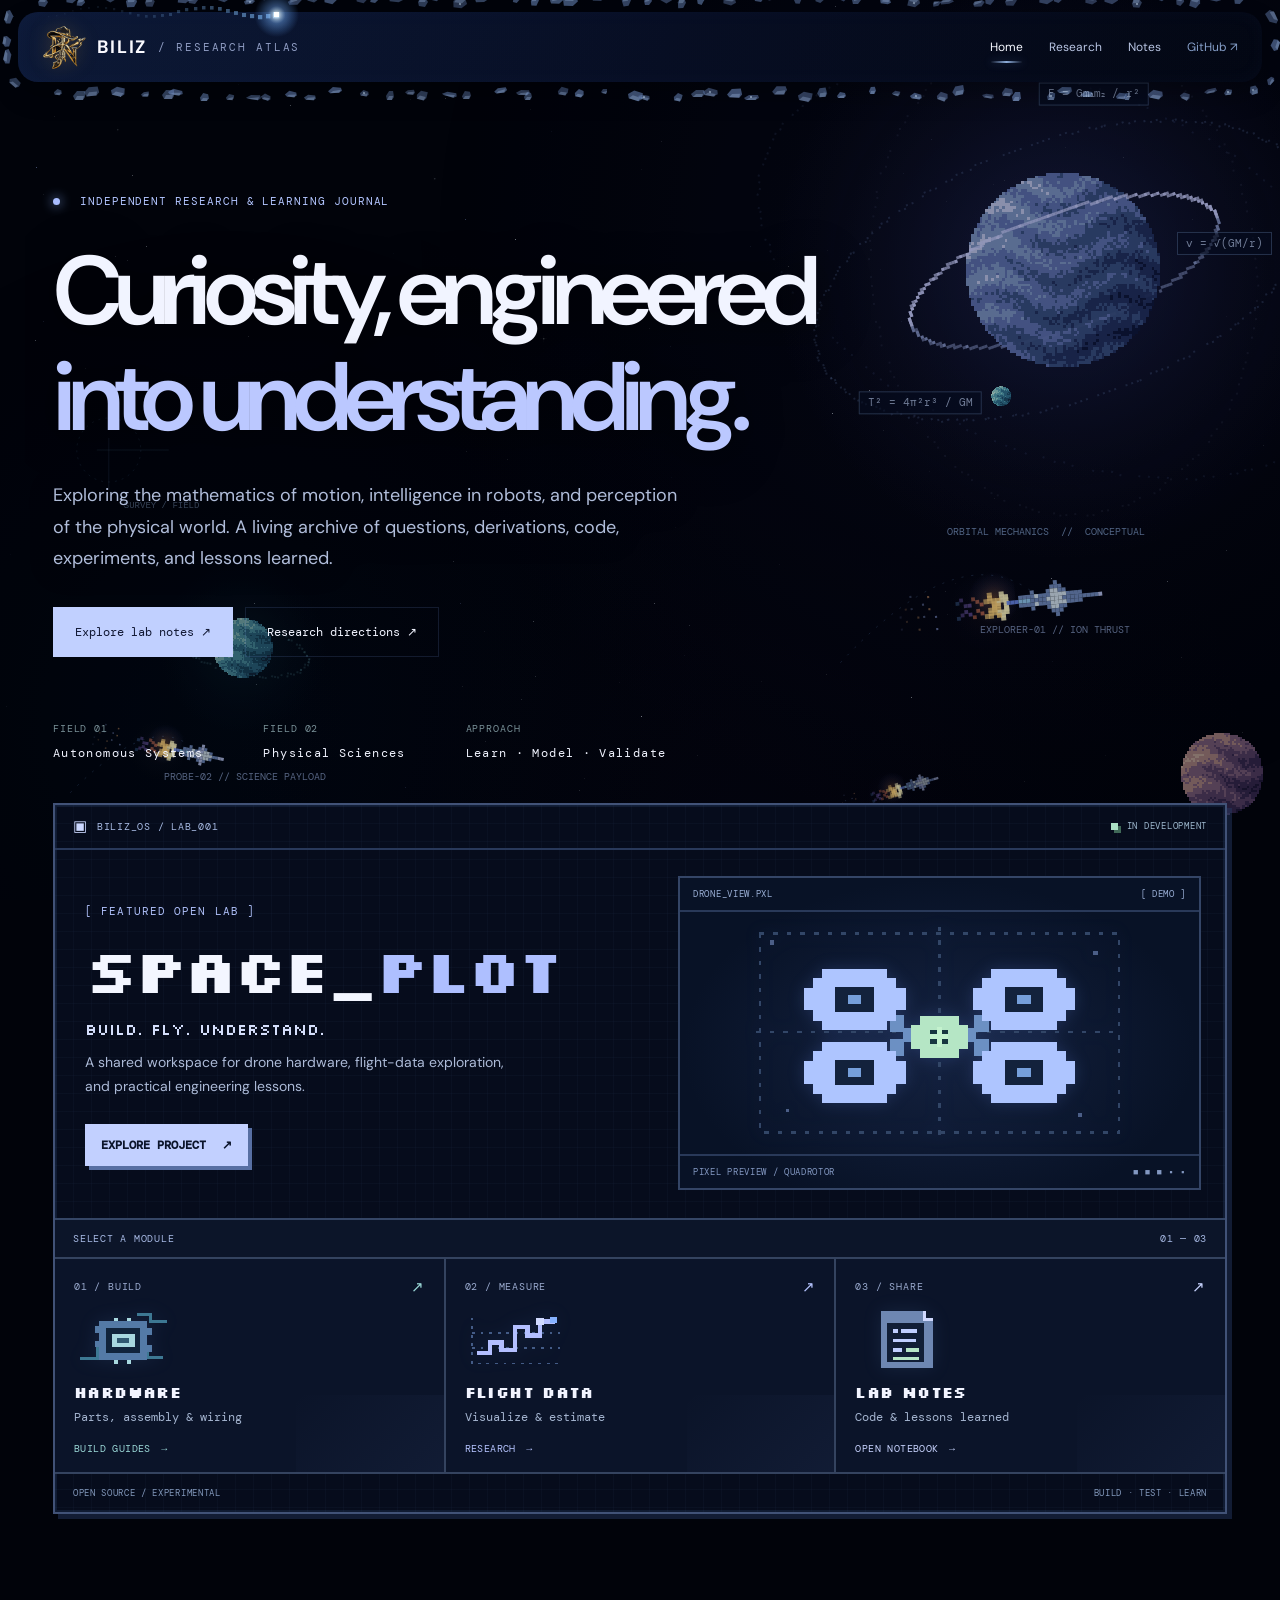
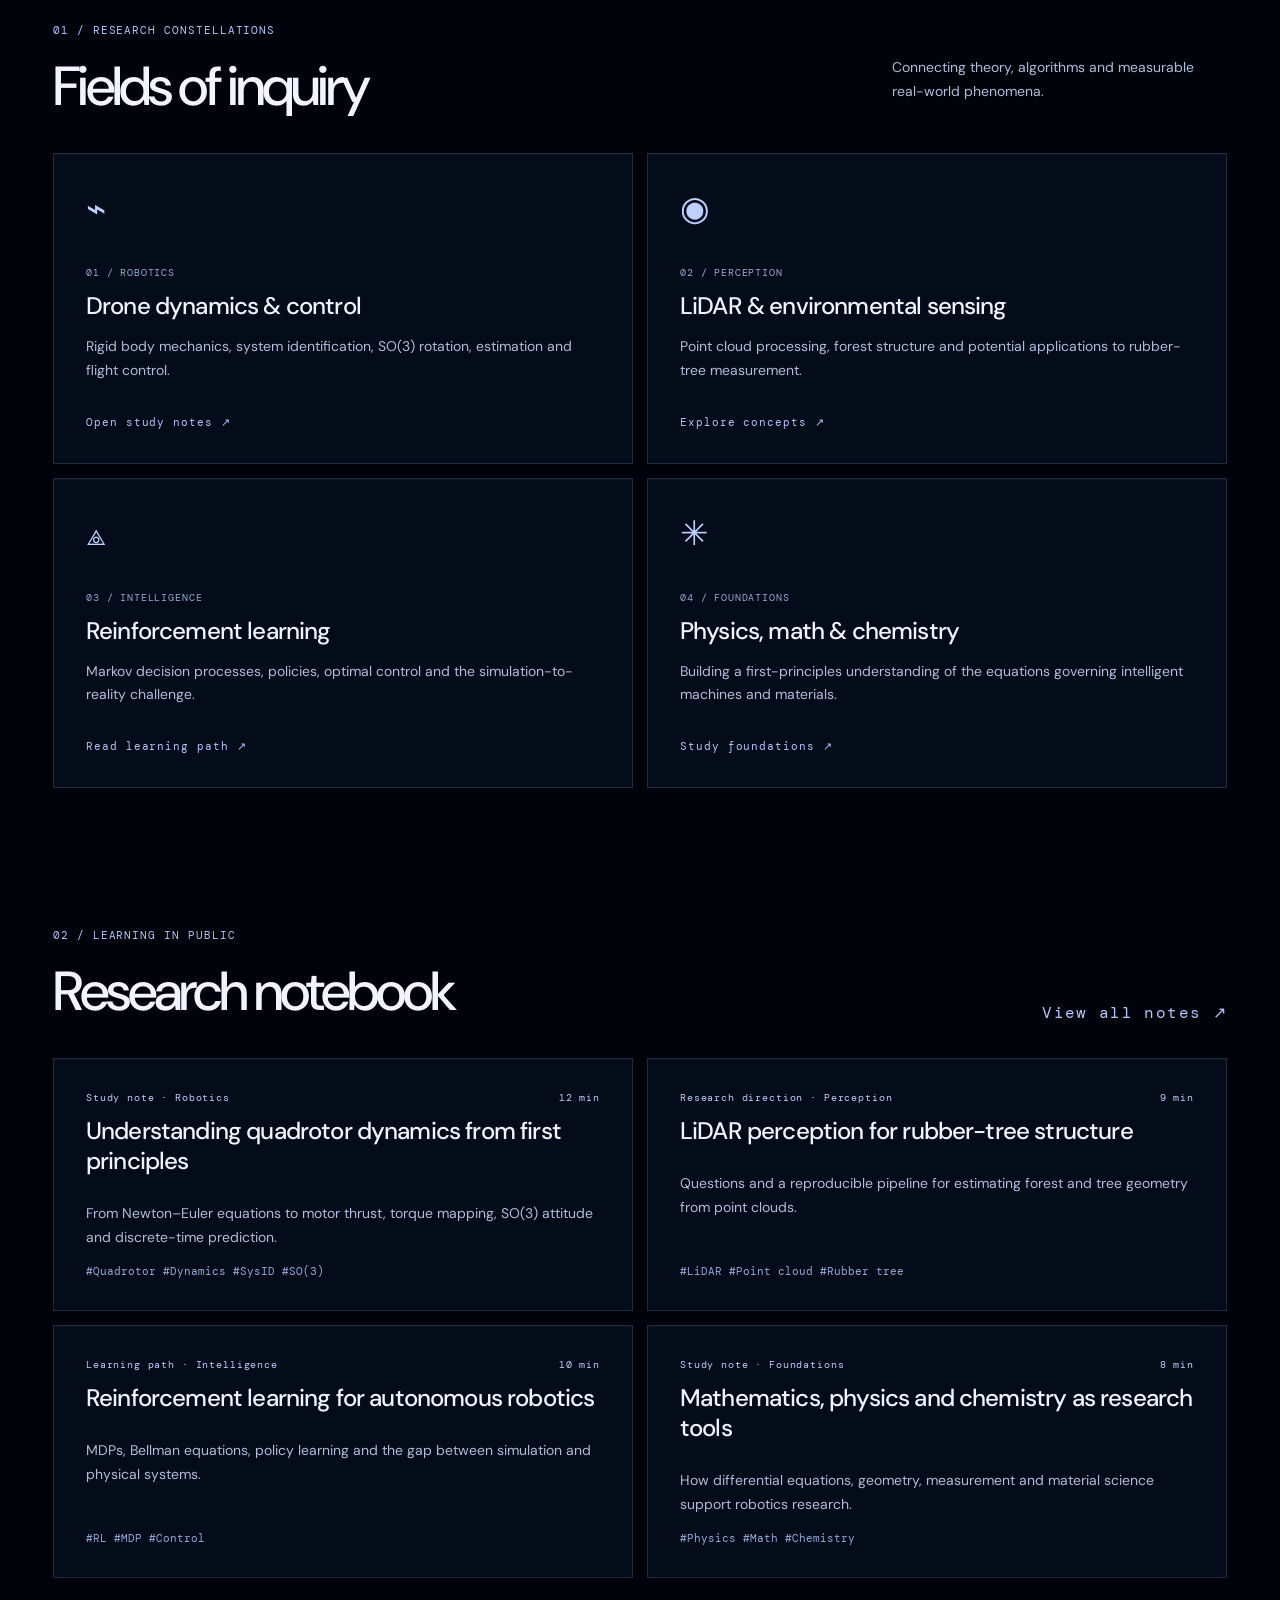
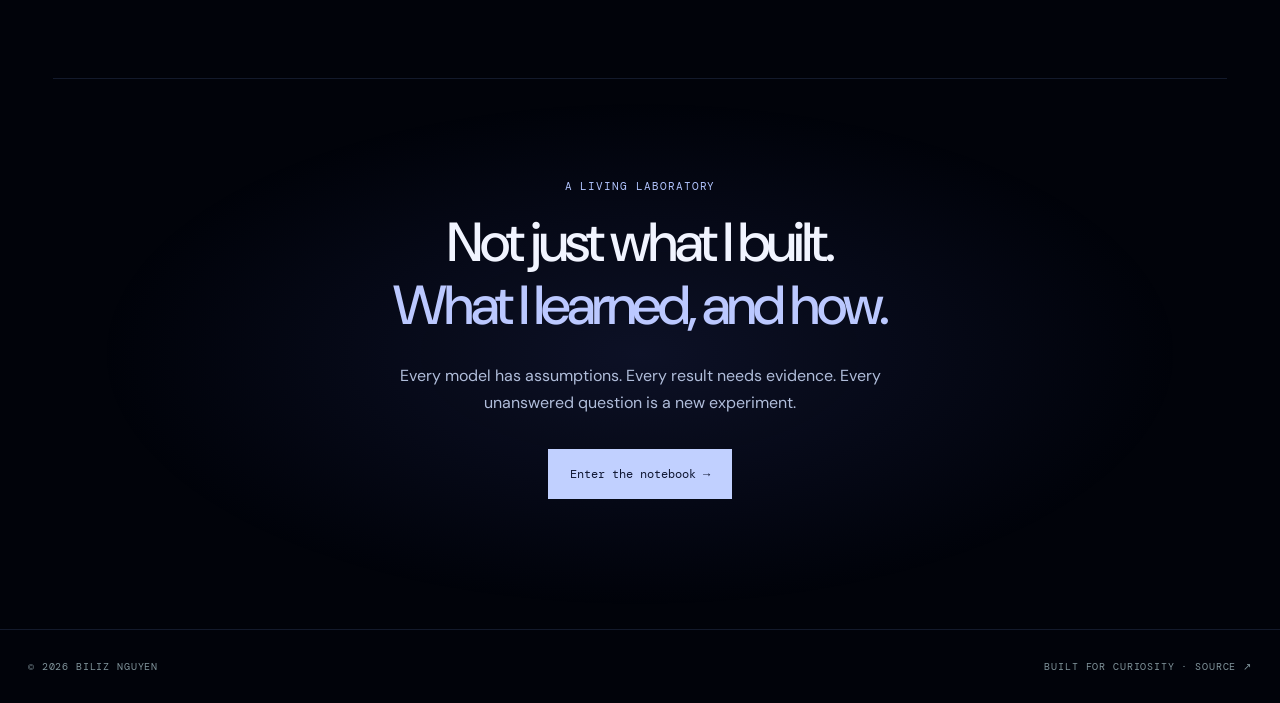
==== commit aaac7fb6: "fix(nav): position pixel meteor Canvas on first paint and strengthen shard contrast" ====
--- a/index.html
+++ b/index.html
@@ -1,4 +1,4 @@
-<!doctype html><html lang="en"><head><link rel="icon" href="assets/biliz-cosmic-logo.png?v=20261031" type="image/png"><meta charset="utf-8"><meta name="viewport" content="width=device-width,initial-scale=1"><meta name="theme-color" content="#060918"><title>Biliz Nguyen | Research Atlas</title><meta name="description" content="Academic research and learning journal about robotics, drones, LiDAR, reinforcement learning and fundamental sciences."><link rel="stylesheet" href="styles.css?v=pixel-shards-20261101"><link rel="preconnect" href="https://fonts.googleapis.com"><link rel="preconnect" href="https://fonts.gstatic.com" crossorigin><link href="https://fonts.googleapis.com/css2?family=Silkscreen:wght@400;700&display=swap" rel="stylesheet"></head><body class="cosmic-site page-home"><header class="nav"><a class="brand" href="index.html"><img class="brand-logo" src="assets/biliz-cosmic-logo.png?v=20261031" alt="Biliz Nguyen cosmic cowboy emblem"><span class="brand-wordmark">BILIZ</span><span class="muted">/ RESEARCH ATLAS</span></a><nav aria-label="Primary navigation"><a href="index.html" class="active" aria-current="page">Home</a><a href="research.html">Research</a><a href="notes.html">Notes</a><a class="nav-external" href="https://github.com/biliz-nguyen" target="_blank" rel="noopener noreferrer">GitHub ↗</a></nav></header><main><section class="hero"><div class="cosmos-scene" aria-hidden="true"><div class="orbit orbit-one"></div><div class="orbit orbit-two"></div><div class="orbit orbit-three"></div><div class="cosmic-planet"></div><div class="orbit-star orbit-star-one"></div><div class="orbit-star orbit-star-two"></div><div class="cosmic-coordinate">RA 00h 42m · DEC +41°</div></div><div class="eyebrow"><span class="status"></span> INDEPENDENT RESEARCH & LEARNING JOURNAL</div><h1>Curiosity, engineered<br><em>into understanding.</em></h1><p class="lead">Exploring the mathematics of motion, intelligence in robots, and perception of the physical world. A living archive of questions, derivations, code, experiments, and lessons learned.</p><div class="actions"><a class="button primary" href="notes.html">Explore lab notes ↗</a><a class="button" href="research.html">Research directions ↗</a></div><div class="telemetry"><div><small>FIELD 01</small><strong>Autonomous Systems</strong></div><div><small>FIELD 02</small><strong>Physical Sciences</strong></div><div><small>APPROACH</small><strong>Learn · Model · Validate</strong></div></div></section>
+<!doctype html><html lang="en"><head><link rel="icon" href="assets/biliz-cosmic-logo.png?v=20261031" type="image/png"><meta charset="utf-8"><meta name="viewport" content="width=device-width,initial-scale=1"><meta name="theme-color" content="#060918"><title>Biliz Nguyen | Research Atlas</title><meta name="description" content="Academic research and learning journal about robotics, drones, LiDAR, reinforcement learning and fundamental sciences."><link rel="stylesheet" href="styles.css?v=pixel-shards-v4-position-fix"><link rel="preconnect" href="https://fonts.googleapis.com"><link rel="preconnect" href="https://fonts.gstatic.com" crossorigin><link href="https://fonts.googleapis.com/css2?family=Silkscreen:wght@400;700&display=swap" rel="stylesheet"></head><body class="cosmic-site page-home"><header class="nav"><a class="brand" href="index.html"><img class="brand-logo" src="assets/biliz-cosmic-logo.png?v=20261031" alt="Biliz Nguyen cosmic cowboy emblem"><span class="brand-wordmark">BILIZ</span><span class="muted">/ RESEARCH ATLAS</span></a><nav aria-label="Primary navigation"><a href="index.html" class="active" aria-current="page">Home</a><a href="research.html">Research</a><a href="notes.html">Notes</a><a class="nav-external" href="https://github.com/biliz-nguyen" target="_blank" rel="noopener noreferrer">GitHub ↗</a></nav></header><main><section class="hero"><div class="cosmos-scene" aria-hidden="true"><div class="orbit orbit-one"></div><div class="orbit orbit-two"></div><div class="orbit orbit-three"></div><div class="cosmic-planet"></div><div class="orbit-star orbit-star-one"></div><div class="orbit-star orbit-star-two"></div><div class="cosmic-coordinate">RA 00h 42m · DEC +41°</div></div><div class="eyebrow"><span class="status"></span> INDEPENDENT RESEARCH & LEARNING JOURNAL</div><h1>Curiosity, engineered<br><em>into understanding.</em></h1><p class="lead">Exploring the mathematics of motion, intelligence in robots, and perception of the physical world. A living archive of questions, derivations, code, experiments, and lessons learned.</p><div class="actions"><a class="button primary" href="notes.html">Explore lab notes ↗</a><a class="button" href="research.html">Research directions ↗</a></div><div class="telemetry"><div><small>FIELD 01</small><strong>Autonomous Systems</strong></div><div><small>FIELD 02</small><strong>Physical Sciences</strong></div><div><small>APPROACH</small><strong>Learn · Model · Validate</strong></div></div></section>
 <!-- Featured open-lab: deliberately pixel-styled, concise and exploratory. -->
 <section class="pixel-lab" id="space-plot" aria-labelledby="pixel-lab-title">
   <div class="pixel-lab-window">
@@ -77,4 +77,4 @@
     <div class="pixel-lab-foot"><span>OPEN SOURCE / EXPERIMENTAL</span><span>BUILD · TEST · LEARN</span></div>
   </div>
 </section>
-<section id="research" class="section"><div class="section-head"><div><span class="kicker">01 / RESEARCH CONSTELLATIONS</span><h2>Fields of inquiry</h2></div><p>Connecting theory, algorithms and measurable real-world phenomena.</p></div><div class="field-grid"><article class="field"><span class="symbol">⌁</span><small>01 / ROBOTICS</small><h3>Drone dynamics & control</h3><p>Rigid body mechanics, system identification, SO(3) rotation, estimation and flight control.</p><a href="note.html?slug=quadrotor-dynamics">Open study notes ↗</a></article><article class="field"><span class="symbol">◉</span><small>02 / PERCEPTION</small><h3>LiDAR & environmental sensing</h3><p>Point cloud processing, forest structure and potential applications to rubber-tree measurement.</p><a href="note.html?slug=lidar-rubber-trees">Explore concepts ↗</a></article><article class="field"><span class="symbol">⟁</span><small>03 / INTELLIGENCE</small><h3>Reinforcement learning</h3><p>Markov decision processes, policies, optimal control and the simulation-to-reality challenge.</p><a href="note.html?slug=reinforcement-learning">Read learning path ↗</a></article><article class="field"><span class="symbol">✳</span><small>04 / FOUNDATIONS</small><h3>Physics, math & chemistry</h3><p>Building a first-principles understanding of the equations governing intelligent machines and materials.</p><a href="note.html?slug=scientific-foundations">Study foundations ↗</a></article></div></section><section class="section"><div class="section-head"><div><span class="kicker">02 / LEARNING IN PUBLIC</span><h2>Research notebook</h2></div><a class="text-link" href="notes.html">View all notes ↗</a></div><div id="featured-notes" class="note-grid"></div></section><section class="manifesto"><span class="kicker">A LIVING LABORATORY</span><h2>Not just what I built.<br><em>What I learned, and how.</em></h2><p>Every model has assumptions. Every result needs evidence. Every unanswered question is a new experiment.</p><a class="button primary" href="notes.html">Enter the notebook →</a></section></main><footer><span>© 2026 BILIZ NGUYEN</span><span>BUILT FOR CURIOSITY · <a href="https://github.com/biliz-nguyen/portfolio">SOURCE ↗</a></span></footer><script defer src="space-background.js?v=nav-dark-20261031-3"></script><script src="data.js"></script><script src="app.js"></script><script defer src="scroll-dissolve.js?v=comet-nav-clean-20261101-4"></script><script defer src="nav-shards.js?v=pixel-shards-20261101"></script></body></html>+<section id="research" class="section"><div class="section-head"><div><span class="kicker">01 / RESEARCH CONSTELLATIONS</span><h2>Fields of inquiry</h2></div><p>Connecting theory, algorithms and measurable real-world phenomena.</p></div><div class="field-grid"><article class="field"><span class="symbol">⌁</span><small>01 / ROBOTICS</small><h3>Drone dynamics & control</h3><p>Rigid body mechanics, system identification, SO(3) rotation, estimation and flight control.</p><a href="note.html?slug=quadrotor-dynamics">Open study notes ↗</a></article><article class="field"><span class="symbol">◉</span><small>02 / PERCEPTION</small><h3>LiDAR & environmental sensing</h3><p>Point cloud processing, forest structure and potential applications to rubber-tree measurement.</p><a href="note.html?slug=lidar-rubber-trees">Explore concepts ↗</a></article><article class="field"><span class="symbol">⟁</span><small>03 / INTELLIGENCE</small><h3>Reinforcement learning</h3><p>Markov decision processes, policies, optimal control and the simulation-to-reality challenge.</p><a href="note.html?slug=reinforcement-learning">Read learning path ↗</a></article><article class="field"><span class="symbol">✳</span><small>04 / FOUNDATIONS</small><h3>Physics, math & chemistry</h3><p>Building a first-principles understanding of the equations governing intelligent machines and materials.</p><a href="note.html?slug=scientific-foundations">Study foundations ↗</a></article></div></section><section class="section"><div class="section-head"><div><span class="kicker">02 / LEARNING IN PUBLIC</span><h2>Research notebook</h2></div><a class="text-link" href="notes.html">View all notes ↗</a></div><div id="featured-notes" class="note-grid"></div></section><section class="manifesto"><span class="kicker">A LIVING LABORATORY</span><h2>Not just what I built.<br><em>What I learned, and how.</em></h2><p>Every model has assumptions. Every result needs evidence. Every unanswered question is a new experiment.</p><a class="button primary" href="notes.html">Enter the notebook →</a></section></main><footer><span>© 2026 BILIZ NGUYEN</span><span>BUILT FOR CURIOSITY · <a href="https://github.com/biliz-nguyen/portfolio">SOURCE ↗</a></span></footer><script defer src="space-background.js?v=nav-dark-20261031-3"></script><script src="data.js"></script><script src="app.js"></script><script defer src="scroll-dissolve.js?v=comet-nav-clean-20261101-4"></script><script defer src="nav-shards.js?v=pixel-shards-v4-position-fix"></script></body></html>
--- a/styles.css
+++ b/styles.css
@@ -373,3 +373,16 @@
 @media (max-width: 760px){
   body.cosmic-site > header.nav {border-radius: 18px !important;}
 }
+
+
+/* Pixel shards V4 — first-paint positioning fix and clearly visible fragments */
+body.cosmic-site .nav-shard-canvas {
+  position: fixed !important;
+  top: 0;
+  left: 0;
+  z-index: 1008 !important;
+  display: block !important;
+  visibility: visible !important;
+  pointer-events: none !important;
+  mix-blend-mode: screen;
+}
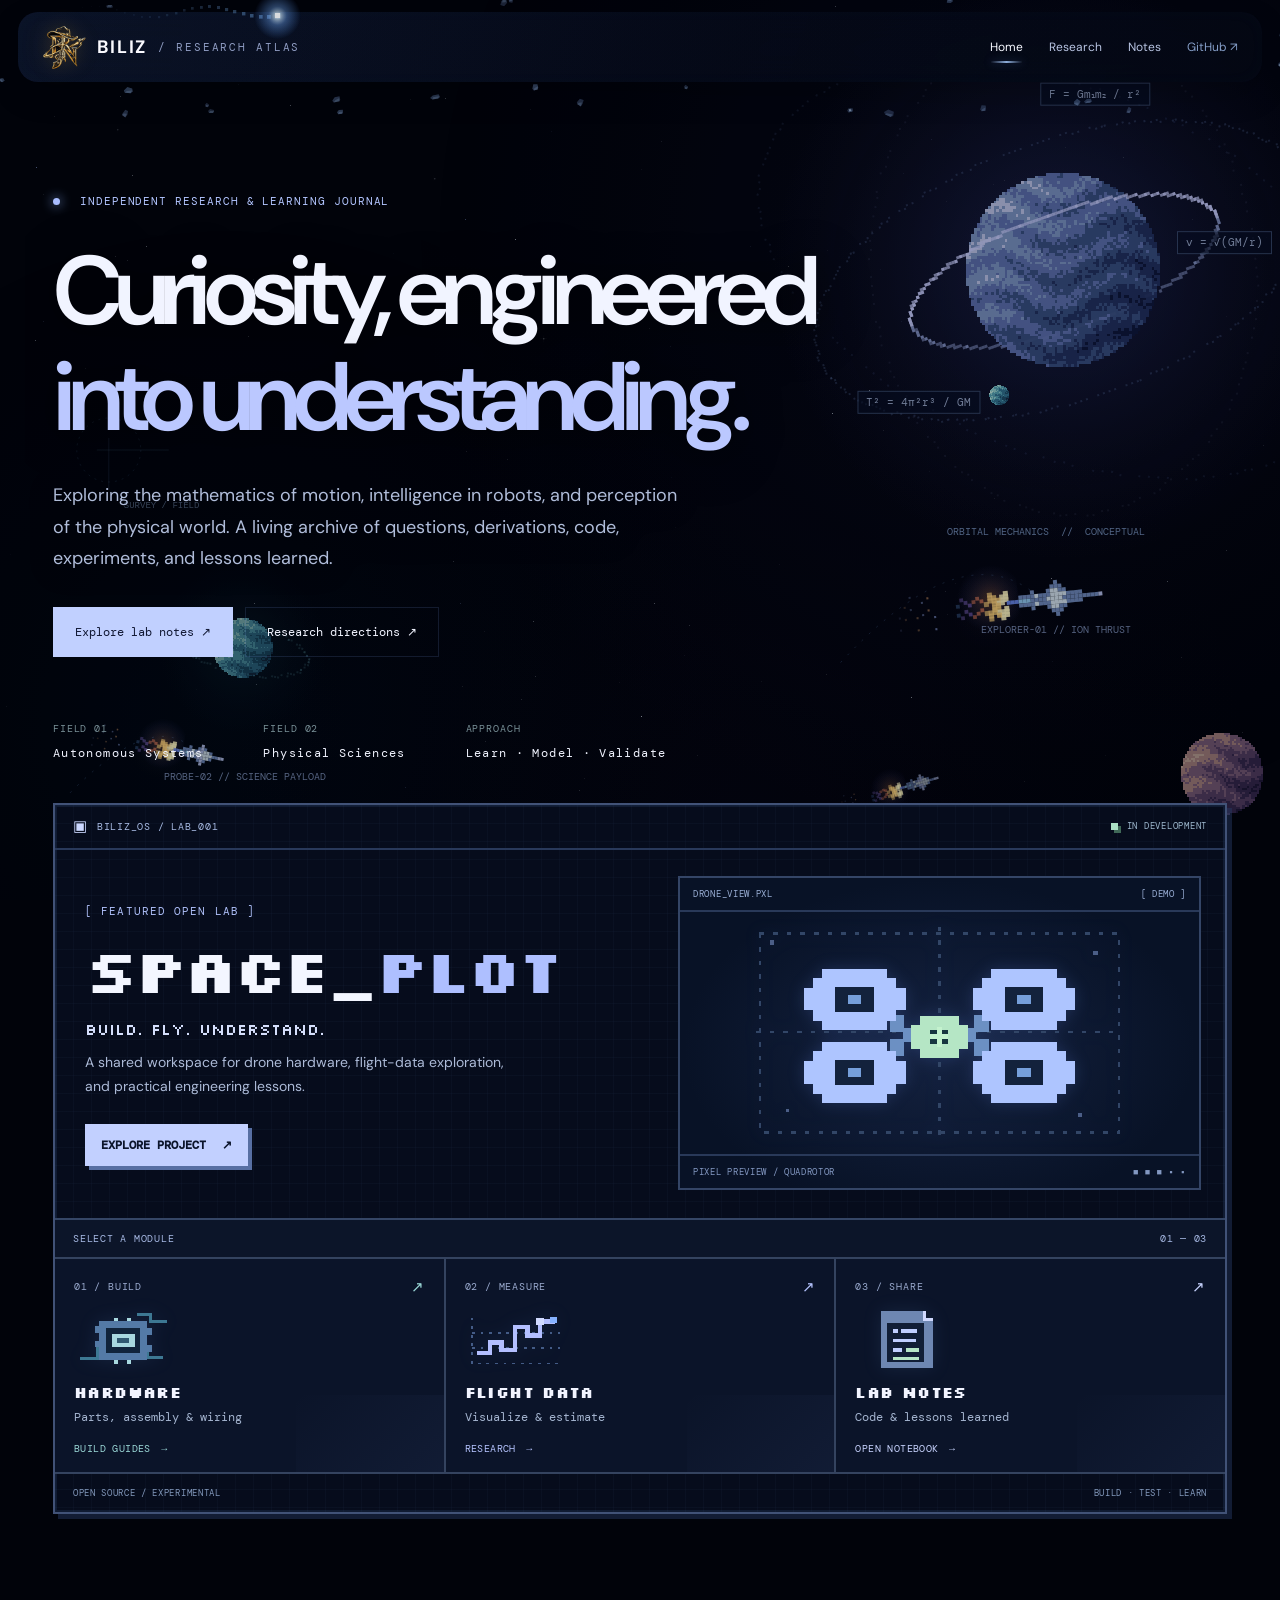
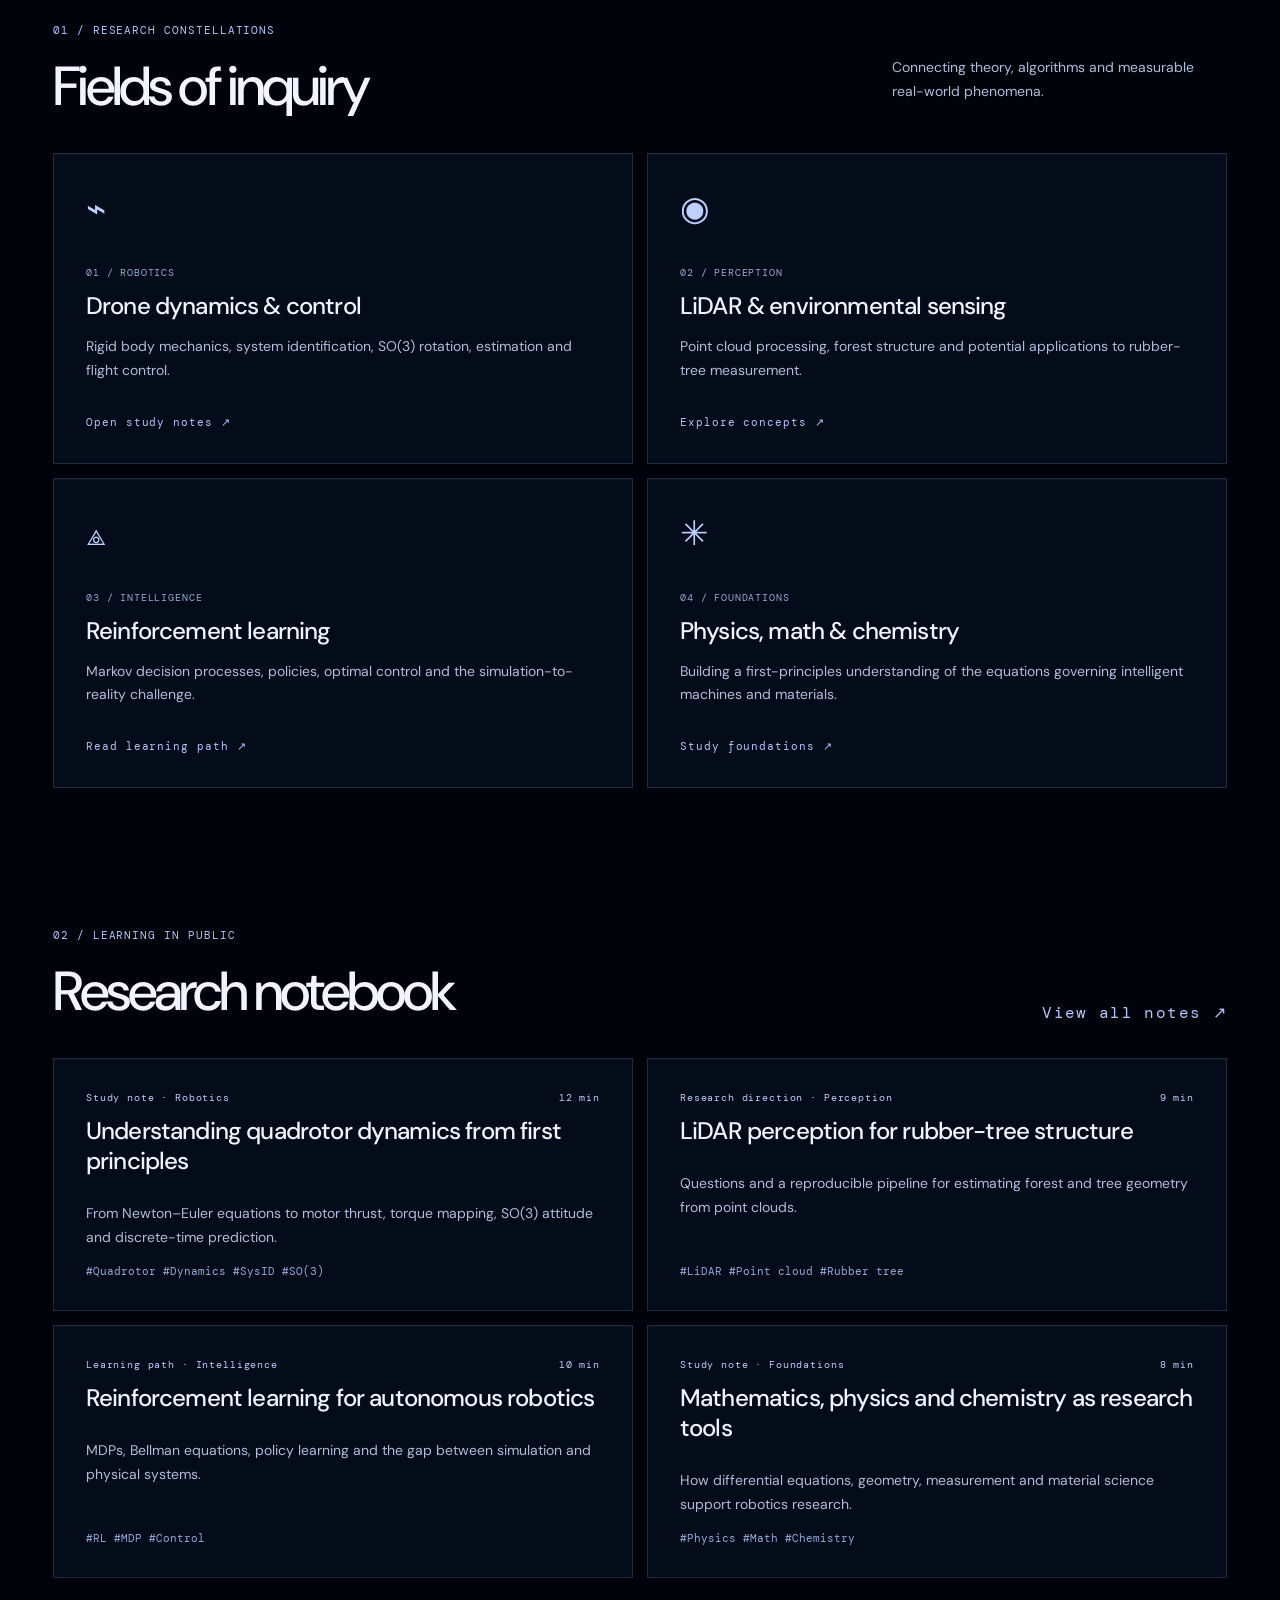
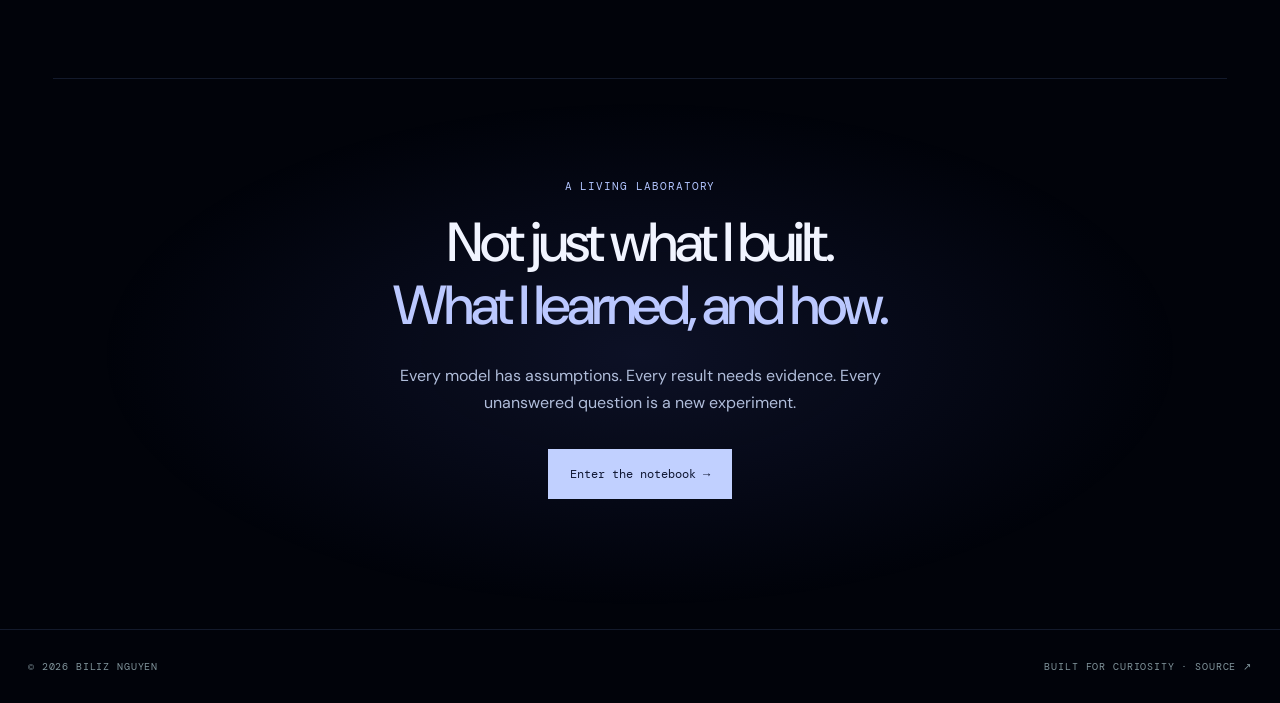
==== commit 5caf94ff: "style(nav): scatter pixel meteor fragments and soften cosmic panel transparency" ====
--- a/index.html
+++ b/index.html
@@ -1,4 +1,4 @@
-<!doctype html><html lang="en"><head><link rel="icon" href="assets/biliz-cosmic-logo.png?v=20261031" type="image/png"><meta charset="utf-8"><meta name="viewport" content="width=device-width,initial-scale=1"><meta name="theme-color" content="#060918"><title>Biliz Nguyen | Research Atlas</title><meta name="description" content="Academic research and learning journal about robotics, drones, LiDAR, reinforcement learning and fundamental sciences."><link rel="stylesheet" href="styles.css?v=pixel-shards-v4-position-fix"><link rel="preconnect" href="https://fonts.googleapis.com"><link rel="preconnect" href="https://fonts.gstatic.com" crossorigin><link href="https://fonts.googleapis.com/css2?family=Silkscreen:wght@400;700&display=swap" rel="stylesheet"></head><body class="cosmic-site page-home"><header class="nav"><a class="brand" href="index.html"><img class="brand-logo" src="assets/biliz-cosmic-logo.png?v=20261031" alt="Biliz Nguyen cosmic cowboy emblem"><span class="brand-wordmark">BILIZ</span><span class="muted">/ RESEARCH ATLAS</span></a><nav aria-label="Primary navigation"><a href="index.html" class="active" aria-current="page">Home</a><a href="research.html">Research</a><a href="notes.html">Notes</a><a class="nav-external" href="https://github.com/biliz-nguyen" target="_blank" rel="noopener noreferrer">GitHub ↗</a></nav></header><main><section class="hero"><div class="cosmos-scene" aria-hidden="true"><div class="orbit orbit-one"></div><div class="orbit orbit-two"></div><div class="orbit orbit-three"></div><div class="cosmic-planet"></div><div class="orbit-star orbit-star-one"></div><div class="orbit-star orbit-star-two"></div><div class="cosmic-coordinate">RA 00h 42m · DEC +41°</div></div><div class="eyebrow"><span class="status"></span> INDEPENDENT RESEARCH & LEARNING JOURNAL</div><h1>Curiosity, engineered<br><em>into understanding.</em></h1><p class="lead">Exploring the mathematics of motion, intelligence in robots, and perception of the physical world. A living archive of questions, derivations, code, experiments, and lessons learned.</p><div class="actions"><a class="button primary" href="notes.html">Explore lab notes ↗</a><a class="button" href="research.html">Research directions ↗</a></div><div class="telemetry"><div><small>FIELD 01</small><strong>Autonomous Systems</strong></div><div><small>FIELD 02</small><strong>Physical Sciences</strong></div><div><small>APPROACH</small><strong>Learn · Model · Validate</strong></div></div></section>
+<!doctype html><html lang="en"><head><link rel="icon" href="assets/biliz-cosmic-logo.png?v=20261031" type="image/png"><meta charset="utf-8"><meta name="viewport" content="width=device-width,initial-scale=1"><meta name="theme-color" content="#060918"><title>Biliz Nguyen | Research Atlas</title><meta name="description" content="Academic research and learning journal about robotics, drones, LiDAR, reinforcement learning and fundamental sciences."><link rel="stylesheet" href="styles.css?v=scattered-meteor-v5"><link rel="preconnect" href="https://fonts.googleapis.com"><link rel="preconnect" href="https://fonts.gstatic.com" crossorigin><link href="https://fonts.googleapis.com/css2?family=Silkscreen:wght@400;700&display=swap" rel="stylesheet"></head><body class="cosmic-site page-home"><header class="nav"><a class="brand" href="index.html"><img class="brand-logo" src="assets/biliz-cosmic-logo.png?v=20261031" alt="Biliz Nguyen cosmic cowboy emblem"><span class="brand-wordmark">BILIZ</span><span class="muted">/ RESEARCH ATLAS</span></a><nav aria-label="Primary navigation"><a href="index.html" class="active" aria-current="page">Home</a><a href="research.html">Research</a><a href="notes.html">Notes</a><a class="nav-external" href="https://github.com/biliz-nguyen" target="_blank" rel="noopener noreferrer">GitHub ↗</a></nav></header><main><section class="hero"><div class="cosmos-scene" aria-hidden="true"><div class="orbit orbit-one"></div><div class="orbit orbit-two"></div><div class="orbit orbit-three"></div><div class="cosmic-planet"></div><div class="orbit-star orbit-star-one"></div><div class="orbit-star orbit-star-two"></div><div class="cosmic-coordinate">RA 00h 42m · DEC +41°</div></div><div class="eyebrow"><span class="status"></span> INDEPENDENT RESEARCH & LEARNING JOURNAL</div><h1>Curiosity, engineered<br><em>into understanding.</em></h1><p class="lead">Exploring the mathematics of motion, intelligence in robots, and perception of the physical world. A living archive of questions, derivations, code, experiments, and lessons learned.</p><div class="actions"><a class="button primary" href="notes.html">Explore lab notes ↗</a><a class="button" href="research.html">Research directions ↗</a></div><div class="telemetry"><div><small>FIELD 01</small><strong>Autonomous Systems</strong></div><div><small>FIELD 02</small><strong>Physical Sciences</strong></div><div><small>APPROACH</small><strong>Learn · Model · Validate</strong></div></div></section>
 <!-- Featured open-lab: deliberately pixel-styled, concise and exploratory. -->
 <section class="pixel-lab" id="space-plot" aria-labelledby="pixel-lab-title">
   <div class="pixel-lab-window">
@@ -77,4 +77,4 @@
     <div class="pixel-lab-foot"><span>OPEN SOURCE / EXPERIMENTAL</span><span>BUILD · TEST · LEARN</span></div>
   </div>
 </section>
-<section id="research" class="section"><div class="section-head"><div><span class="kicker">01 / RESEARCH CONSTELLATIONS</span><h2>Fields of inquiry</h2></div><p>Connecting theory, algorithms and measurable real-world phenomena.</p></div><div class="field-grid"><article class="field"><span class="symbol">⌁</span><small>01 / ROBOTICS</small><h3>Drone dynamics & control</h3><p>Rigid body mechanics, system identification, SO(3) rotation, estimation and flight control.</p><a href="note.html?slug=quadrotor-dynamics">Open study notes ↗</a></article><article class="field"><span class="symbol">◉</span><small>02 / PERCEPTION</small><h3>LiDAR & environmental sensing</h3><p>Point cloud processing, forest structure and potential applications to rubber-tree measurement.</p><a href="note.html?slug=lidar-rubber-trees">Explore concepts ↗</a></article><article class="field"><span class="symbol">⟁</span><small>03 / INTELLIGENCE</small><h3>Reinforcement learning</h3><p>Markov decision processes, policies, optimal control and the simulation-to-reality challenge.</p><a href="note.html?slug=reinforcement-learning">Read learning path ↗</a></article><article class="field"><span class="symbol">✳</span><small>04 / FOUNDATIONS</small><h3>Physics, math & chemistry</h3><p>Building a first-principles understanding of the equations governing intelligent machines and materials.</p><a href="note.html?slug=scientific-foundations">Study foundations ↗</a></article></div></section><section class="section"><div class="section-head"><div><span class="kicker">02 / LEARNING IN PUBLIC</span><h2>Research notebook</h2></div><a class="text-link" href="notes.html">View all notes ↗</a></div><div id="featured-notes" class="note-grid"></div></section><section class="manifesto"><span class="kicker">A LIVING LABORATORY</span><h2>Not just what I built.<br><em>What I learned, and how.</em></h2><p>Every model has assumptions. Every result needs evidence. Every unanswered question is a new experiment.</p><a class="button primary" href="notes.html">Enter the notebook →</a></section></main><footer><span>© 2026 BILIZ NGUYEN</span><span>BUILT FOR CURIOSITY · <a href="https://github.com/biliz-nguyen/portfolio">SOURCE ↗</a></span></footer><script defer src="space-background.js?v=nav-dark-20261031-3"></script><script src="data.js"></script><script src="app.js"></script><script defer src="scroll-dissolve.js?v=comet-nav-clean-20261101-4"></script><script defer src="nav-shards.js?v=pixel-shards-v4-position-fix"></script></body></html>+<section id="research" class="section"><div class="section-head"><div><span class="kicker">01 / RESEARCH CONSTELLATIONS</span><h2>Fields of inquiry</h2></div><p>Connecting theory, algorithms and measurable real-world phenomena.</p></div><div class="field-grid"><article class="field"><span class="symbol">⌁</span><small>01 / ROBOTICS</small><h3>Drone dynamics & control</h3><p>Rigid body mechanics, system identification, SO(3) rotation, estimation and flight control.</p><a href="note.html?slug=quadrotor-dynamics">Open study notes ↗</a></article><article class="field"><span class="symbol">◉</span><small>02 / PERCEPTION</small><h3>LiDAR & environmental sensing</h3><p>Point cloud processing, forest structure and potential applications to rubber-tree measurement.</p><a href="note.html?slug=lidar-rubber-trees">Explore concepts ↗</a></article><article class="field"><span class="symbol">⟁</span><small>03 / INTELLIGENCE</small><h3>Reinforcement learning</h3><p>Markov decision processes, policies, optimal control and the simulation-to-reality challenge.</p><a href="note.html?slug=reinforcement-learning">Read learning path ↗</a></article><article class="field"><span class="symbol">✳</span><small>04 / FOUNDATIONS</small><h3>Physics, math & chemistry</h3><p>Building a first-principles understanding of the equations governing intelligent machines and materials.</p><a href="note.html?slug=scientific-foundations">Study foundations ↗</a></article></div></section><section class="section"><div class="section-head"><div><span class="kicker">02 / LEARNING IN PUBLIC</span><h2>Research notebook</h2></div><a class="text-link" href="notes.html">View all notes ↗</a></div><div id="featured-notes" class="note-grid"></div></section><section class="manifesto"><span class="kicker">A LIVING LABORATORY</span><h2>Not just what I built.<br><em>What I learned, and how.</em></h2><p>Every model has assumptions. Every result needs evidence. Every unanswered question is a new experiment.</p><a class="button primary" href="notes.html">Enter the notebook →</a></section></main><footer><span>© 2026 BILIZ NGUYEN</span><span>BUILT FOR CURIOSITY · <a href="https://github.com/biliz-nguyen/portfolio">SOURCE ↗</a></span></footer><script defer src="space-background.js?v=nav-dark-20261031-3"></script><script src="data.js"></script><script src="app.js"></script><script defer src="scroll-dissolve.js?v=comet-nav-clean-20261101-4"></script><script defer src="nav-shards.js?v=scattered-meteor-v5"></script></body></html>
--- a/styles.css
+++ b/styles.css
@@ -386,3 +386,33 @@
   pointer-events: none !important;
   mix-blend-mode: screen;
 }
+
+/* V5: Floating pixel meteor clusters and a soft atmospheric panel. */
+body.cosmic-site > header.nav,
+body.cosmic-site > header.nav.molecule-reacting,
+body.cosmic-site > header.nav.stardust-contact,
+body.cosmic-site > header.nav.stardust-contact.molecule-reacting {
+  border: 0 !important;
+  outline: 0 !important;
+  background: linear-gradient(108deg, rgba(9,17,36,.89) 0%,
+    rgba(6,11,27,.84) 50%, rgba(4,8,20,.88) 100%) !important;
+  box-shadow: 0 12px 32px rgba(0,0,0,.16),
+    inset 0 0 20px rgba(110,152,221,.018) !important;
+  -webkit-backdrop-filter: blur(15px) saturate(.9) !important;
+  backdrop-filter: blur(15px) saturate(.9) !important;
+}
+body.cosmic-site > header.nav::before {
+  background: linear-gradient(110deg, rgba(69,104,172,.045),
+    rgba(16,29,56,.008) 58%, transparent) !important;
+  box-shadow: none !important;
+  border: none !important;
+}
+body.cosmic-site .nav-shard-canvas { opacity: .85; mix-blend-mode: normal; }
+@media(max-width:760px){
+  body.cosmic-site > header.nav,
+  body.cosmic-site > header.nav.stardust-contact{
+    background:linear-gradient(110deg,rgba(8,16,34,.92),rgba(4,9,23,.90)) !important;
+    -webkit-backdrop-filter:blur(12px) !important;
+    backdrop-filter:blur(12px) !important;
+  }
+}
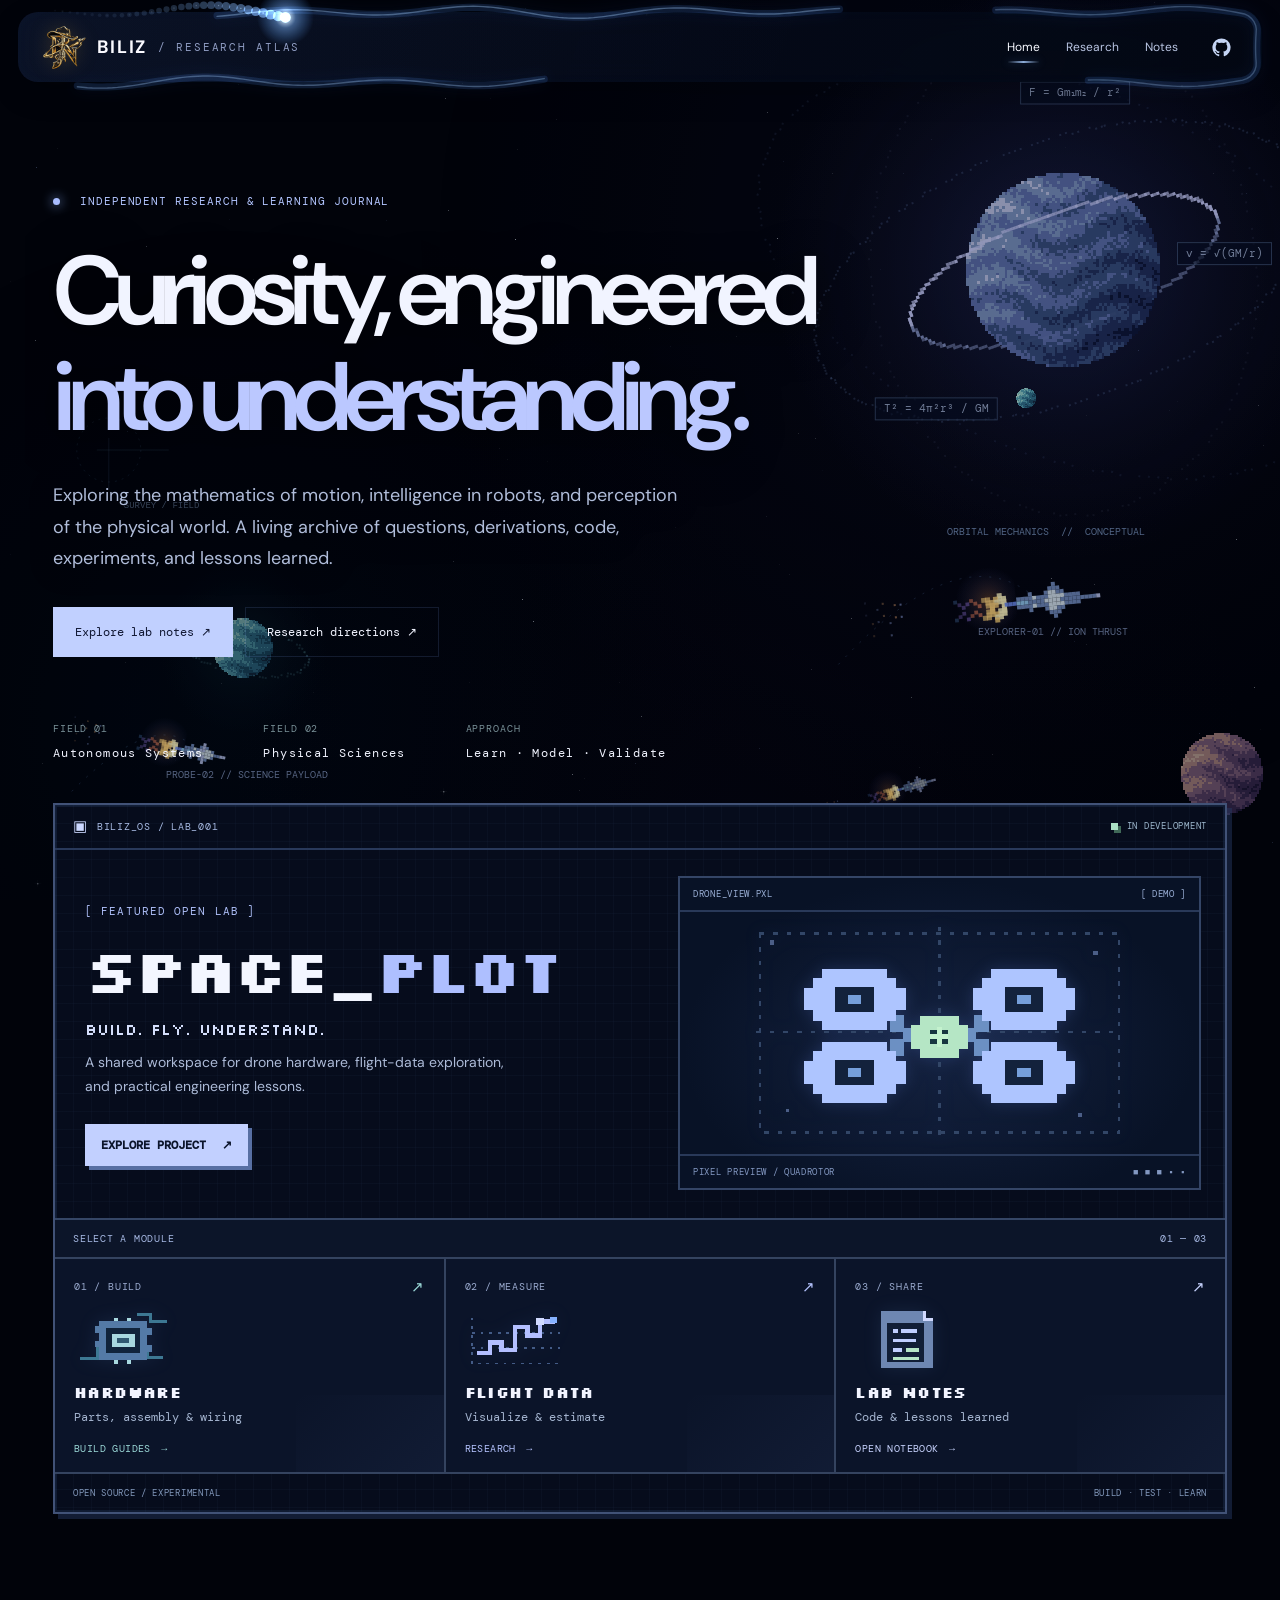
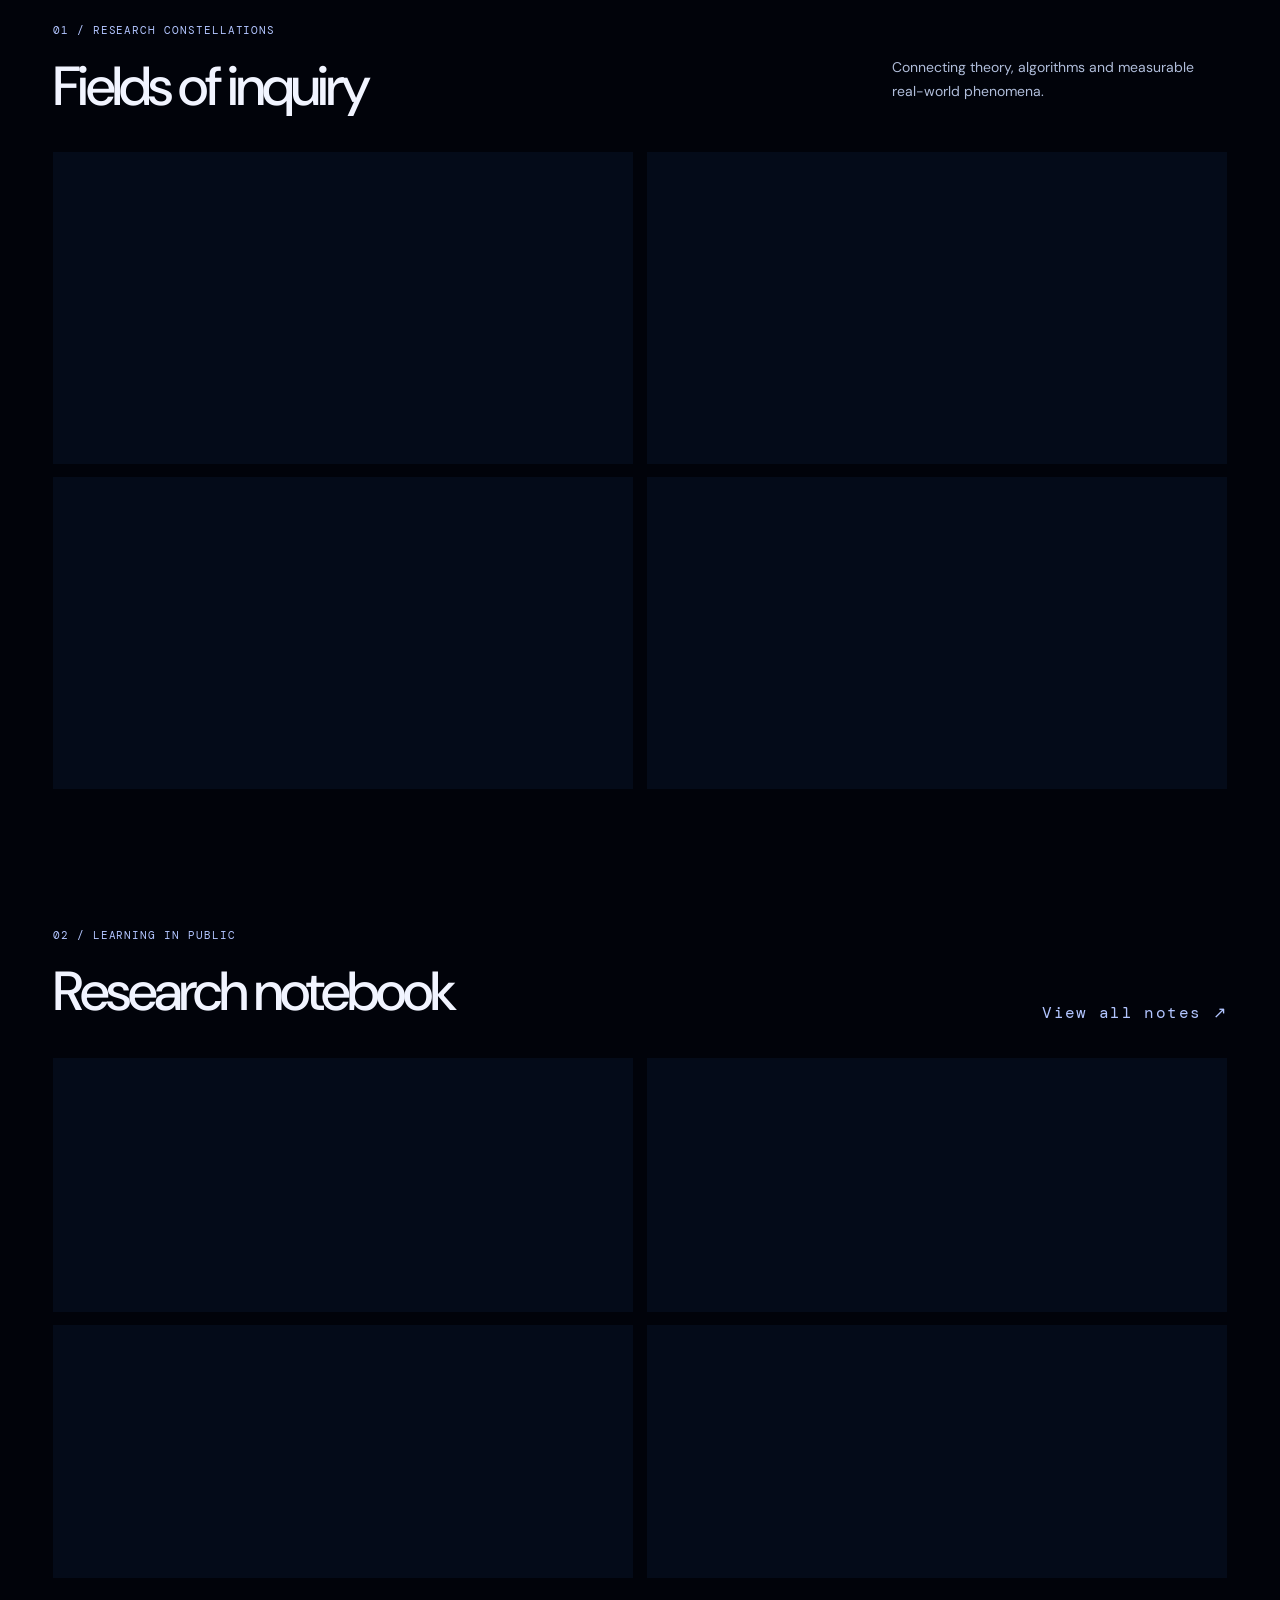
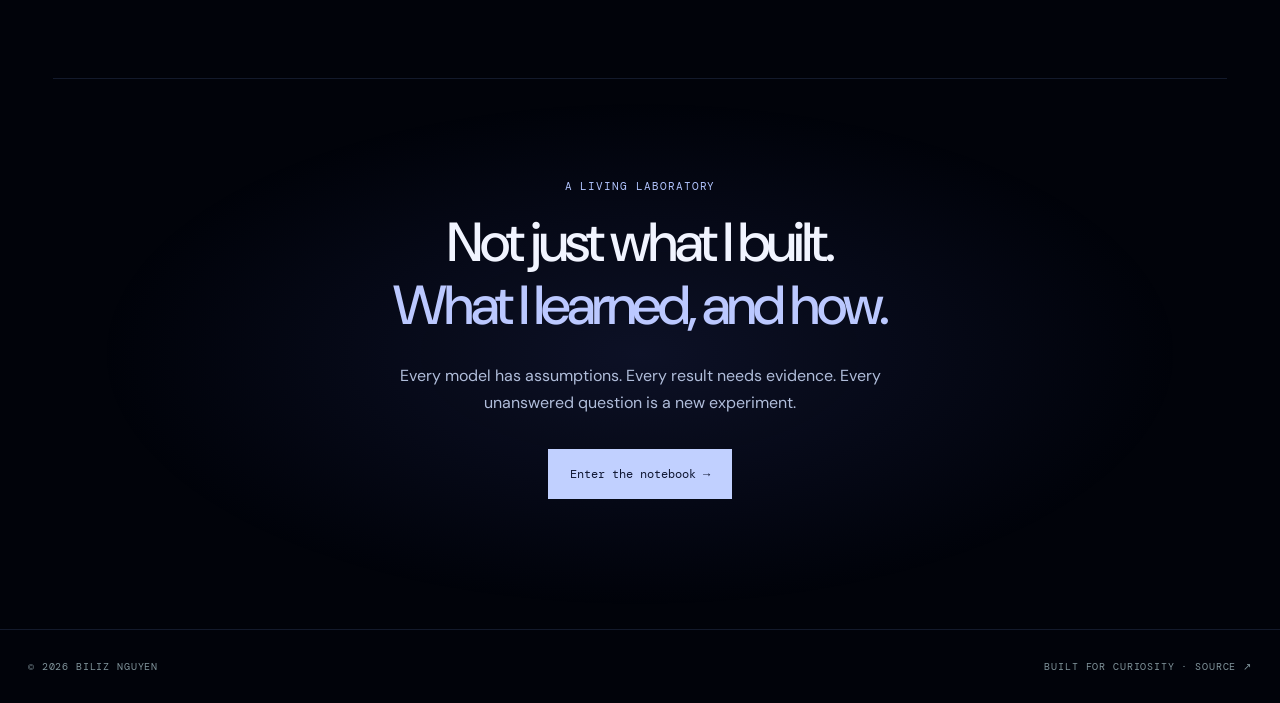
==== commit 77f411eb: "feat(nav): replace meteor shards with flowing plasma aura and GitHub icon" ====
--- a/index.html
+++ b/index.html
@@ -1,4 +1,4 @@
-<!doctype html><html lang="en"><head><link rel="icon" href="assets/biliz-cosmic-logo.png?v=20261031" type="image/png"><meta charset="utf-8"><meta name="viewport" content="width=device-width,initial-scale=1"><meta name="theme-color" content="#060918"><title>Biliz Nguyen | Research Atlas</title><meta name="description" content="Academic research and learning journal about robotics, drones, LiDAR, reinforcement learning and fundamental sciences."><link rel="stylesheet" href="styles.css?v=scattered-meteor-v5"><link rel="preconnect" href="https://fonts.googleapis.com"><link rel="preconnect" href="https://fonts.gstatic.com" crossorigin><link href="https://fonts.googleapis.com/css2?family=Silkscreen:wght@400;700&display=swap" rel="stylesheet"></head><body class="cosmic-site page-home"><header class="nav"><a class="brand" href="index.html"><img class="brand-logo" src="assets/biliz-cosmic-logo.png?v=20261031" alt="Biliz Nguyen cosmic cowboy emblem"><span class="brand-wordmark">BILIZ</span><span class="muted">/ RESEARCH ATLAS</span></a><nav aria-label="Primary navigation"><a href="index.html" class="active" aria-current="page">Home</a><a href="research.html">Research</a><a href="notes.html">Notes</a><a class="nav-external" href="https://github.com/biliz-nguyen" target="_blank" rel="noopener noreferrer">GitHub ↗</a></nav></header><main><section class="hero"><div class="cosmos-scene" aria-hidden="true"><div class="orbit orbit-one"></div><div class="orbit orbit-two"></div><div class="orbit orbit-three"></div><div class="cosmic-planet"></div><div class="orbit-star orbit-star-one"></div><div class="orbit-star orbit-star-two"></div><div class="cosmic-coordinate">RA 00h 42m · DEC +41°</div></div><div class="eyebrow"><span class="status"></span> INDEPENDENT RESEARCH & LEARNING JOURNAL</div><h1>Curiosity, engineered<br><em>into understanding.</em></h1><p class="lead">Exploring the mathematics of motion, intelligence in robots, and perception of the physical world. A living archive of questions, derivations, code, experiments, and lessons learned.</p><div class="actions"><a class="button primary" href="notes.html">Explore lab notes ↗</a><a class="button" href="research.html">Research directions ↗</a></div><div class="telemetry"><div><small>FIELD 01</small><strong>Autonomous Systems</strong></div><div><small>FIELD 02</small><strong>Physical Sciences</strong></div><div><small>APPROACH</small><strong>Learn · Model · Validate</strong></div></div></section>
+<!doctype html><html lang="en"><head><link rel="icon" href="assets/biliz-cosmic-logo.png?v=20261031" type="image/png"><meta charset="utf-8"><meta name="viewport" content="width=device-width,initial-scale=1"><meta name="theme-color" content="#060918"><title>Biliz Nguyen | Research Atlas</title><meta name="description" content="Academic research and learning journal about robotics, drones, LiDAR, reinforcement learning and fundamental sciences."><link rel="stylesheet" href="styles.css?v=aurora-flux-v1"><link rel="preconnect" href="https://fonts.googleapis.com"><link rel="preconnect" href="https://fonts.gstatic.com" crossorigin><link href="https://fonts.googleapis.com/css2?family=Silkscreen:wght@400;700&display=swap" rel="stylesheet"></head><body class="cosmic-site page-home"><header class="nav"><a class="brand" href="index.html"><img class="brand-logo" src="assets/biliz-cosmic-logo.png?v=20261031" alt="Biliz Nguyen cosmic cowboy emblem"><span class="brand-wordmark">BILIZ</span><span class="muted">/ RESEARCH ATLAS</span></a><nav aria-label="Primary navigation"><a href="index.html" class="active" aria-current="page">Home</a><a href="research.html">Research</a><a href="notes.html">Notes</a><a class="nav-external nav-github-icon" href="https://github.com/biliz-nguyen" target="_blank" rel="noopener noreferrer" aria-label="GitHub của Biliz Nguyen" title="GitHub"><svg viewBox="0 0 24 24" width="19" height="19" fill="currentColor" focusable="false" aria-hidden="true"><path d="M12 .5A11.5 11.5 0 0 0 8.364 22.91c.575.107.786-.25.786-.555 0-.274-.01-1.001-.015-1.965-3.198.695-3.874-1.542-3.874-1.542-.523-1.329-1.275-1.683-1.275-1.683-1.043-.713.08-.699.08-.699 1.153.082 1.76 1.184 1.76 1.184 1.025 1.756 2.69 1.249 3.344.955.104-.742.401-1.25.731-1.538-2.553-.29-5.238-1.276-5.238-5.684 0-1.256.449-2.283 1.183-3.088-.12-.29-.512-1.46.112-3.044 0 0 .964-.309 3.162 1.18a11.01 11.01 0 0 1 5.754 0c2.198-1.489 3.161-1.18 3.161-1.18.626 1.584.233 2.754.115 3.044.736.805 1.18 1.832 1.18 3.088 0 4.419-2.689 5.392-5.249 5.678.414.357.783 1.057.783 2.129 0 1.539-.014 2.78-.014 3.159 0 .307.207.667.791.554A11.503 11.503 0 0 0 12 .5Z"/></svg></a></nav></header><main><section class="hero"><div class="cosmos-scene" aria-hidden="true"><div class="orbit orbit-one"></div><div class="orbit orbit-two"></div><div class="orbit orbit-three"></div><div class="cosmic-planet"></div><div class="orbit-star orbit-star-one"></div><div class="orbit-star orbit-star-two"></div><div class="cosmic-coordinate">RA 00h 42m · DEC +41°</div></div><div class="eyebrow"><span class="status"></span> INDEPENDENT RESEARCH & LEARNING JOURNAL</div><h1>Curiosity, engineered<br><em>into understanding.</em></h1><p class="lead">Exploring the mathematics of motion, intelligence in robots, and perception of the physical world. A living archive of questions, derivations, code, experiments, and lessons learned.</p><div class="actions"><a class="button primary" href="notes.html">Explore lab notes ↗</a><a class="button" href="research.html">Research directions ↗</a></div><div class="telemetry"><div><small>FIELD 01</small><strong>Autonomous Systems</strong></div><div><small>FIELD 02</small><strong>Physical Sciences</strong></div><div><small>APPROACH</small><strong>Learn · Model · Validate</strong></div></div></section>
 <!-- Featured open-lab: deliberately pixel-styled, concise and exploratory. -->
 <section class="pixel-lab" id="space-plot" aria-labelledby="pixel-lab-title">
   <div class="pixel-lab-window">
@@ -77,4 +77,4 @@
     <div class="pixel-lab-foot"><span>OPEN SOURCE / EXPERIMENTAL</span><span>BUILD · TEST · LEARN</span></div>
   </div>
 </section>
-<section id="research" class="section"><div class="section-head"><div><span class="kicker">01 / RESEARCH CONSTELLATIONS</span><h2>Fields of inquiry</h2></div><p>Connecting theory, algorithms and measurable real-world phenomena.</p></div><div class="field-grid"><article class="field"><span class="symbol">⌁</span><small>01 / ROBOTICS</small><h3>Drone dynamics & control</h3><p>Rigid body mechanics, system identification, SO(3) rotation, estimation and flight control.</p><a href="note.html?slug=quadrotor-dynamics">Open study notes ↗</a></article><article class="field"><span class="symbol">◉</span><small>02 / PERCEPTION</small><h3>LiDAR & environmental sensing</h3><p>Point cloud processing, forest structure and potential applications to rubber-tree measurement.</p><a href="note.html?slug=lidar-rubber-trees">Explore concepts ↗</a></article><article class="field"><span class="symbol">⟁</span><small>03 / INTELLIGENCE</small><h3>Reinforcement learning</h3><p>Markov decision processes, policies, optimal control and the simulation-to-reality challenge.</p><a href="note.html?slug=reinforcement-learning">Read learning path ↗</a></article><article class="field"><span class="symbol">✳</span><small>04 / FOUNDATIONS</small><h3>Physics, math & chemistry</h3><p>Building a first-principles understanding of the equations governing intelligent machines and materials.</p><a href="note.html?slug=scientific-foundations">Study foundations ↗</a></article></div></section><section class="section"><div class="section-head"><div><span class="kicker">02 / LEARNING IN PUBLIC</span><h2>Research notebook</h2></div><a class="text-link" href="notes.html">View all notes ↗</a></div><div id="featured-notes" class="note-grid"></div></section><section class="manifesto"><span class="kicker">A LIVING LABORATORY</span><h2>Not just what I built.<br><em>What I learned, and how.</em></h2><p>Every model has assumptions. Every result needs evidence. Every unanswered question is a new experiment.</p><a class="button primary" href="notes.html">Enter the notebook →</a></section></main><footer><span>© 2026 BILIZ NGUYEN</span><span>BUILT FOR CURIOSITY · <a href="https://github.com/biliz-nguyen/portfolio">SOURCE ↗</a></span></footer><script defer src="space-background.js?v=nav-dark-20261031-3"></script><script src="data.js"></script><script src="app.js"></script><script defer src="scroll-dissolve.js?v=comet-nav-clean-20261101-4"></script><script defer src="nav-shards.js?v=scattered-meteor-v5"></script></body></html>+<section id="research" class="section"><div class="section-head"><div><span class="kicker">01 / RESEARCH CONSTELLATIONS</span><h2>Fields of inquiry</h2></div><p>Connecting theory, algorithms and measurable real-world phenomena.</p></div><div class="field-grid"><article class="field"><span class="symbol">⌁</span><small>01 / ROBOTICS</small><h3>Drone dynamics & control</h3><p>Rigid body mechanics, system identification, SO(3) rotation, estimation and flight control.</p><a href="note.html?slug=quadrotor-dynamics">Open study notes ↗</a></article><article class="field"><span class="symbol">◉</span><small>02 / PERCEPTION</small><h3>LiDAR & environmental sensing</h3><p>Point cloud processing, forest structure and potential applications to rubber-tree measurement.</p><a href="note.html?slug=lidar-rubber-trees">Explore concepts ↗</a></article><article class="field"><span class="symbol">⟁</span><small>03 / INTELLIGENCE</small><h3>Reinforcement learning</h3><p>Markov decision processes, policies, optimal control and the simulation-to-reality challenge.</p><a href="note.html?slug=reinforcement-learning">Read learning path ↗</a></article><article class="field"><span class="symbol">✳</span><small>04 / FOUNDATIONS</small><h3>Physics, math & chemistry</h3><p>Building a first-principles understanding of the equations governing intelligent machines and materials.</p><a href="note.html?slug=scientific-foundations">Study foundations ↗</a></article></div></section><section class="section"><div class="section-head"><div><span class="kicker">02 / LEARNING IN PUBLIC</span><h2>Research notebook</h2></div><a class="text-link" href="notes.html">View all notes ↗</a></div><div id="featured-notes" class="note-grid"></div></section><section class="manifesto"><span class="kicker">A LIVING LABORATORY</span><h2>Not just what I built.<br><em>What I learned, and how.</em></h2><p>Every model has assumptions. Every result needs evidence. Every unanswered question is a new experiment.</p><a class="button primary" href="notes.html">Enter the notebook →</a></section></main><footer><span>© 2026 BILIZ NGUYEN</span><span>BUILT FOR CURIOSITY · <a href="https://github.com/biliz-nguyen/portfolio">SOURCE ↗</a></span></footer><script defer src="space-background.js?v=nav-dark-20261031-3"></script><script src="data.js"></script><script src="app.js"></script><script defer src="scroll-dissolve.js?v=comet-nav-clean-20261101-4"></script><script defer src="nav-aura.js?v=aurora-flux-v1"></script></body></html>
--- a/styles.css
+++ b/styles.css
@@ -416,3 +416,62 @@
     backdrop-filter:blur(12px) !important;
   }
 }
+
+
+/* 2026-11-01 — Aurora Flux Navbar: no shards or rigid border */
+body.cosmic-site > header.nav,
+body.cosmic-site > header.nav.molecule-reacting,
+body.cosmic-site > header.nav.stardust-contact,
+body.cosmic-site > header.nav.stardust-contact.molecule-reacting {
+  border: 0 !important;
+  outline: 0 !important;
+  border-radius: 20px !important;
+  overflow: visible !important;
+  background: linear-gradient(109deg,rgba(9,17,36,.87),rgba(5,11,26,.81) 54%,rgba(3,8,19,.85)) !important;
+  box-shadow: 0 11px 30px rgba(0,0,0,.17),inset 0 0 16px rgba(95,143,231,.018) !important;
+  backdrop-filter: blur(14px) saturate(.96) !important;
+  -webkit-backdrop-filter: blur(14px) saturate(.96) !important;
+}
+body.cosmic-site > header.nav::before {
+  border: 0 !important;
+  box-shadow: none !important;
+  background: linear-gradient(112deg,rgba(91,128,211,.035),transparent 65%) !important;
+}
+body.cosmic-site .nav-aura-canvas {
+  position: fixed !important;
+  top: 0;
+  left: 0;
+  z-index: 1008 !important;
+  display: block !important;
+  pointer-events: none !important;
+  background: transparent !important;
+  mix-blend-mode: screen;
+}
+body.cosmic-site .nav-shard-canvas,
+body.cosmic-site .nav-comet-layer,
+body.cosmic-site .nav-molecule-canvas,
+body.cosmic-site .nav-orbit-light,
+body.cosmic-site .nav-selection { display:none!important; }
+body.cosmic-site .nav nav a.nav-github-icon {
+  display: inline-flex;
+  width: 34px;
+  height: 34px;
+  padding: 0;
+  flex-shrink: 0;
+  align-items: center;
+  justify-content: center;
+  border-radius: 50%;
+  color: #c5d5f5;
+  transition: color .2s ease, transform .2s ease, background .2s ease;
+}
+body.cosmic-site .nav nav a.nav-github-icon svg {display:block;width:19px;height:19px}
+body.cosmic-site .nav nav a.nav-github-icon:hover,
+body.cosmic-site .nav nav a.nav-github-icon:focus-visible {
+  color:#fff;
+  background:rgba(110,160,250,.10);
+  transform: translateY(-1px);
+}
+@media(max-width:760px){
+  body.cosmic-site > header.nav{border-radius:18px!important}
+  body.cosmic-site .nav nav a.nav-github-icon{width:30px;height:30px}
+}
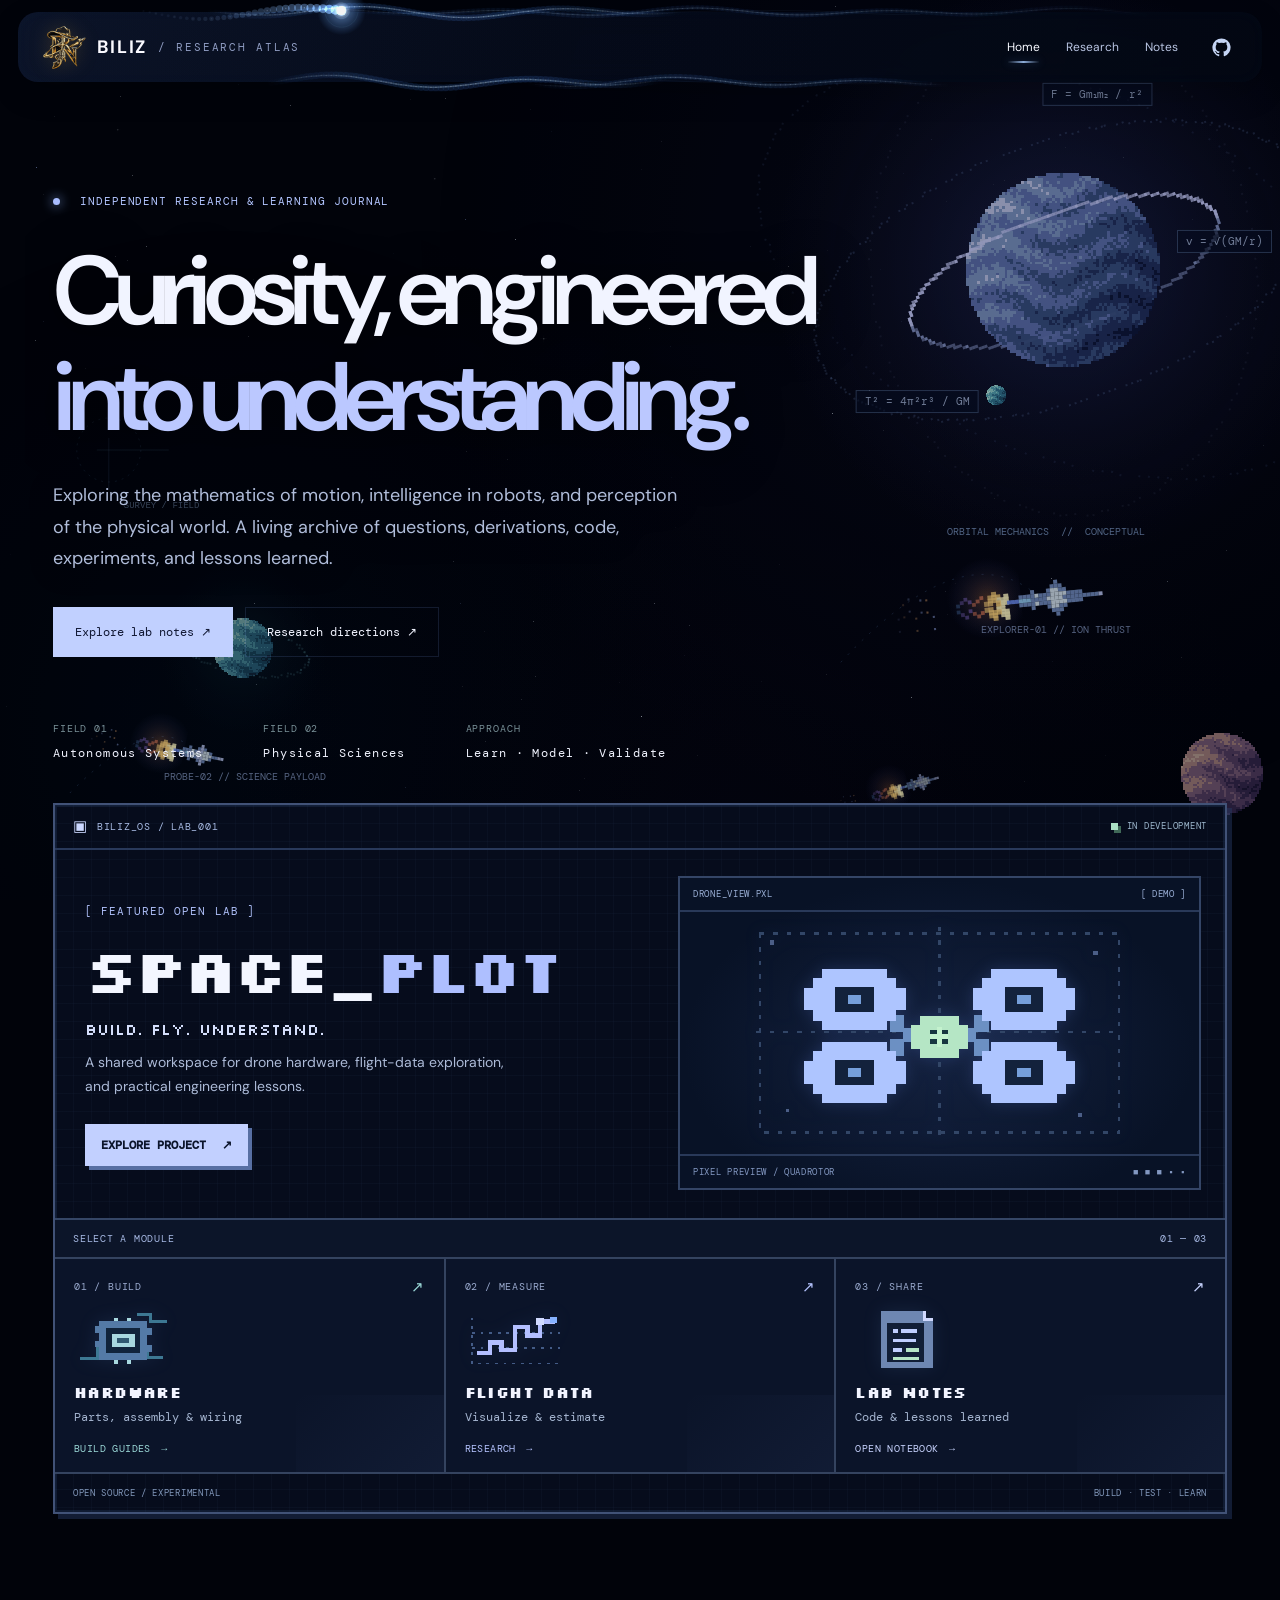
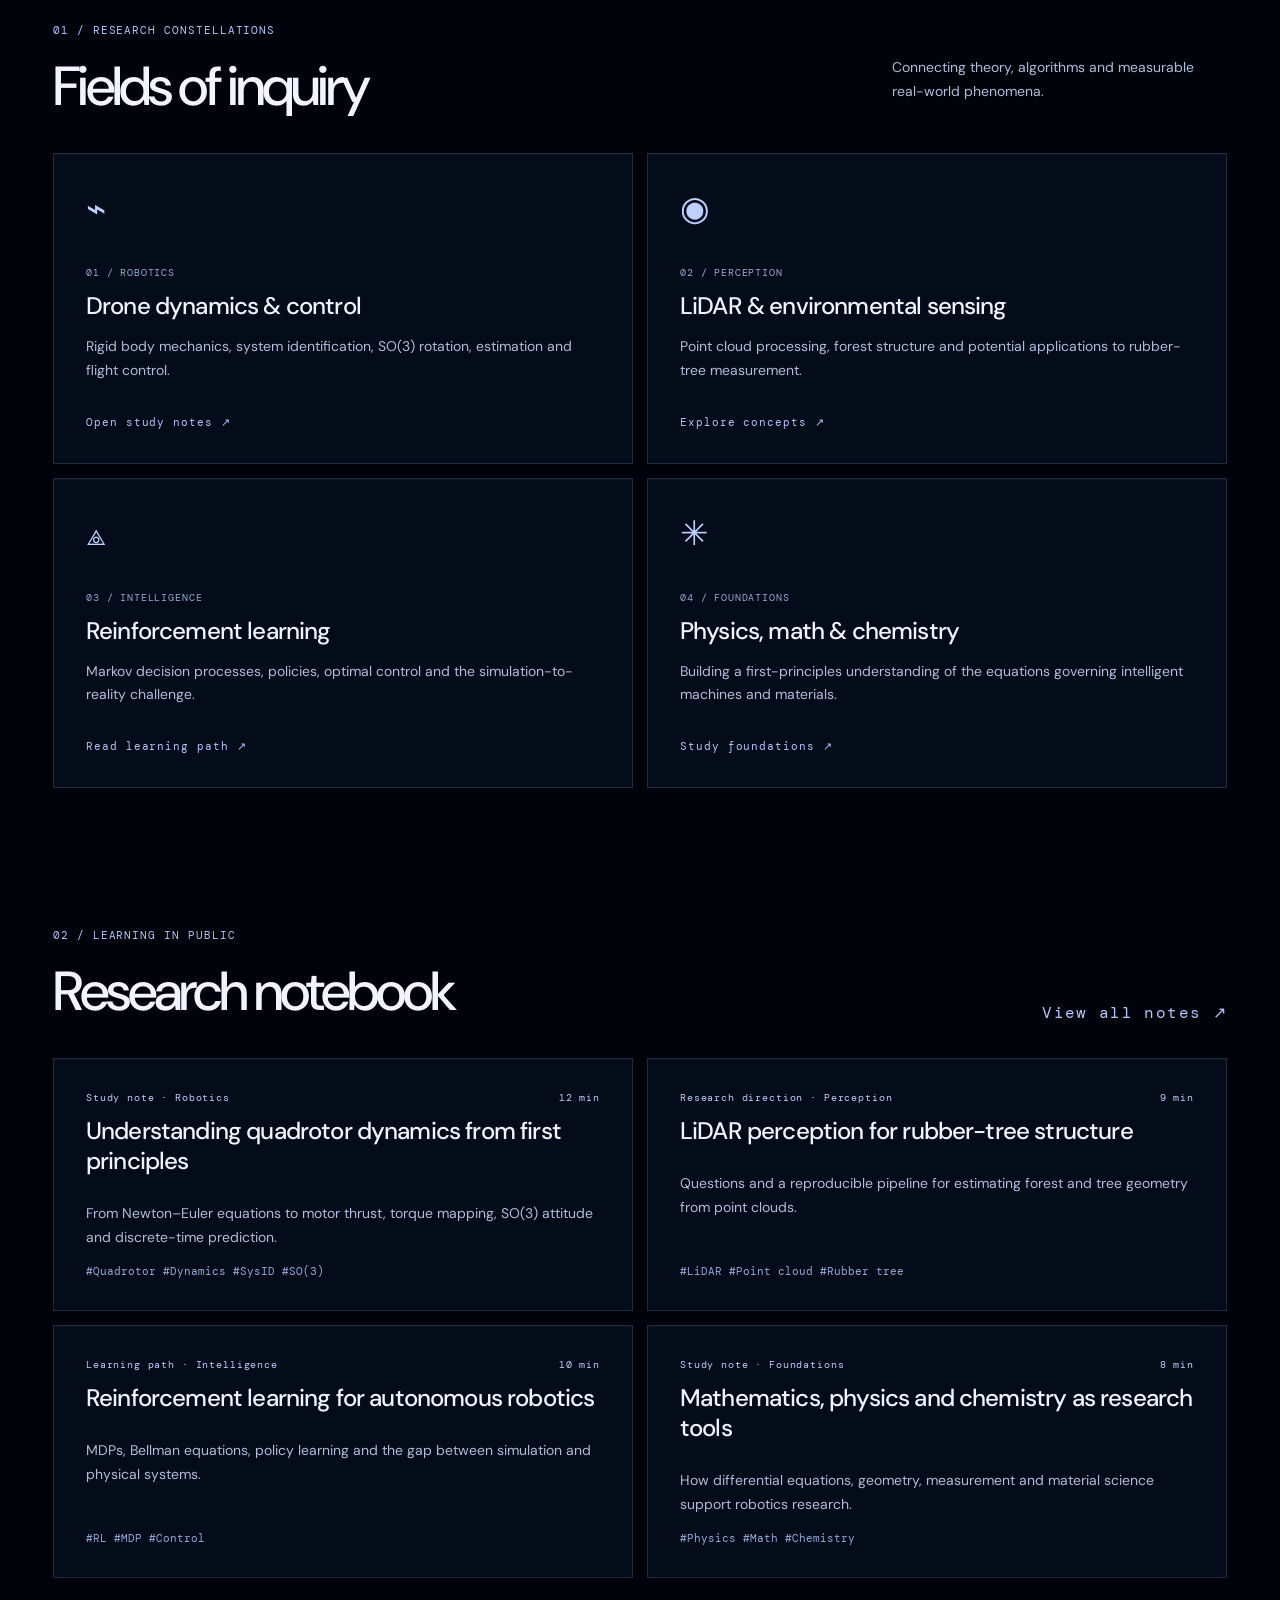
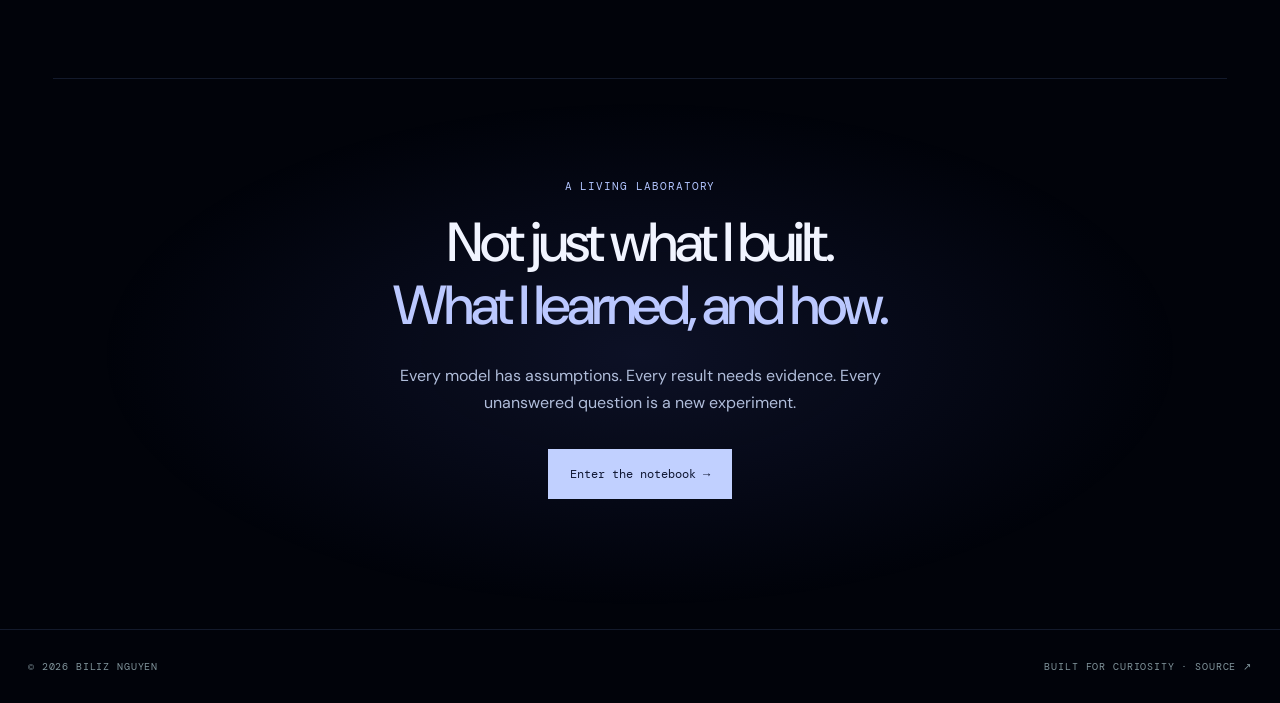
==== commit 1ef9b82c: "feat(nav): asymmetric photonic aura with interference waves and comet ripples" ====
--- a/index.html
+++ b/index.html
@@ -1,4 +1,4 @@
-<!doctype html><html lang="en"><head><link rel="icon" href="assets/biliz-cosmic-logo.png?v=20261031" type="image/png"><meta charset="utf-8"><meta name="viewport" content="width=device-width,initial-scale=1"><meta name="theme-color" content="#060918"><title>Biliz Nguyen | Research Atlas</title><meta name="description" content="Academic research and learning journal about robotics, drones, LiDAR, reinforcement learning and fundamental sciences."><link rel="stylesheet" href="styles.css?v=aurora-flux-v1"><link rel="preconnect" href="https://fonts.googleapis.com"><link rel="preconnect" href="https://fonts.gstatic.com" crossorigin><link href="https://fonts.googleapis.com/css2?family=Silkscreen:wght@400;700&display=swap" rel="stylesheet"></head><body class="cosmic-site page-home"><header class="nav"><a class="brand" href="index.html"><img class="brand-logo" src="assets/biliz-cosmic-logo.png?v=20261031" alt="Biliz Nguyen cosmic cowboy emblem"><span class="brand-wordmark">BILIZ</span><span class="muted">/ RESEARCH ATLAS</span></a><nav aria-label="Primary navigation"><a href="index.html" class="active" aria-current="page">Home</a><a href="research.html">Research</a><a href="notes.html">Notes</a><a class="nav-external nav-github-icon" href="https://github.com/biliz-nguyen" target="_blank" rel="noopener noreferrer" aria-label="GitHub của Biliz Nguyen" title="GitHub"><svg viewBox="0 0 24 24" width="19" height="19" fill="currentColor" focusable="false" aria-hidden="true"><path d="M12 .5A11.5 11.5 0 0 0 8.364 22.91c.575.107.786-.25.786-.555 0-.274-.01-1.001-.015-1.965-3.198.695-3.874-1.542-3.874-1.542-.523-1.329-1.275-1.683-1.275-1.683-1.043-.713.08-.699.08-.699 1.153.082 1.76 1.184 1.76 1.184 1.025 1.756 2.69 1.249 3.344.955.104-.742.401-1.25.731-1.538-2.553-.29-5.238-1.276-5.238-5.684 0-1.256.449-2.283 1.183-3.088-.12-.29-.512-1.46.112-3.044 0 0 .964-.309 3.162 1.18a11.01 11.01 0 0 1 5.754 0c2.198-1.489 3.161-1.18 3.161-1.18.626 1.584.233 2.754.115 3.044.736.805 1.18 1.832 1.18 3.088 0 4.419-2.689 5.392-5.249 5.678.414.357.783 1.057.783 2.129 0 1.539-.014 2.78-.014 3.159 0 .307.207.667.791.554A11.503 11.503 0 0 0 12 .5Z"/></svg></a></nav></header><main><section class="hero"><div class="cosmos-scene" aria-hidden="true"><div class="orbit orbit-one"></div><div class="orbit orbit-two"></div><div class="orbit orbit-three"></div><div class="cosmic-planet"></div><div class="orbit-star orbit-star-one"></div><div class="orbit-star orbit-star-two"></div><div class="cosmic-coordinate">RA 00h 42m · DEC +41°</div></div><div class="eyebrow"><span class="status"></span> INDEPENDENT RESEARCH & LEARNING JOURNAL</div><h1>Curiosity, engineered<br><em>into understanding.</em></h1><p class="lead">Exploring the mathematics of motion, intelligence in robots, and perception of the physical world. A living archive of questions, derivations, code, experiments, and lessons learned.</p><div class="actions"><a class="button primary" href="notes.html">Explore lab notes ↗</a><a class="button" href="research.html">Research directions ↗</a></div><div class="telemetry"><div><small>FIELD 01</small><strong>Autonomous Systems</strong></div><div><small>FIELD 02</small><strong>Physical Sciences</strong></div><div><small>APPROACH</small><strong>Learn · Model · Validate</strong></div></div></section>
+<!doctype html><html lang="en"><head><link rel="icon" href="assets/biliz-cosmic-logo.png?v=20261031" type="image/png"><meta charset="utf-8"><meta name="viewport" content="width=device-width,initial-scale=1"><meta name="theme-color" content="#060918"><title>Biliz Nguyen | Research Atlas</title><meta name="description" content="Academic research and learning journal about robotics, drones, LiDAR, reinforcement learning and fundamental sciences."><link rel="stylesheet" href="styles.css?v=asymmetric-photonic-v2-20261101"><link rel="preconnect" href="https://fonts.googleapis.com"><link rel="preconnect" href="https://fonts.gstatic.com" crossorigin><link href="https://fonts.googleapis.com/css2?family=Silkscreen:wght@400;700&display=swap" rel="stylesheet"></head><body class="cosmic-site page-home"><header class="nav"><a class="brand" href="index.html"><img class="brand-logo" src="assets/biliz-cosmic-logo.png?v=20261031" alt="Biliz Nguyen cosmic cowboy emblem"><span class="brand-wordmark">BILIZ</span><span class="muted">/ RESEARCH ATLAS</span></a><nav aria-label="Primary navigation"><a href="index.html" class="active" aria-current="page">Home</a><a href="research.html">Research</a><a href="notes.html">Notes</a><a class="nav-external nav-github-icon" href="https://github.com/biliz-nguyen" target="_blank" rel="noopener noreferrer" aria-label="GitHub của Biliz Nguyen" title="GitHub"><svg viewBox="0 0 24 24" width="19" height="19" fill="currentColor" focusable="false" aria-hidden="true"><path d="M12 .5A11.5 11.5 0 0 0 8.364 22.91c.575.107.786-.25.786-.555 0-.274-.01-1.001-.015-1.965-3.198.695-3.874-1.542-3.874-1.542-.523-1.329-1.275-1.683-1.275-1.683-1.043-.713.08-.699.08-.699 1.153.082 1.76 1.184 1.76 1.184 1.025 1.756 2.69 1.249 3.344.955.104-.742.401-1.25.731-1.538-2.553-.29-5.238-1.276-5.238-5.684 0-1.256.449-2.283 1.183-3.088-.12-.29-.512-1.46.112-3.044 0 0 .964-.309 3.162 1.18a11.01 11.01 0 0 1 5.754 0c2.198-1.489 3.161-1.18 3.161-1.18.626 1.584.233 2.754.115 3.044.736.805 1.18 1.832 1.18 3.088 0 4.419-2.689 5.392-5.249 5.678.414.357.783 1.057.783 2.129 0 1.539-.014 2.78-.014 3.159 0 .307.207.667.791.554A11.503 11.503 0 0 0 12 .5Z"/></svg></a></nav></header><main><section class="hero"><div class="cosmos-scene" aria-hidden="true"><div class="orbit orbit-one"></div><div class="orbit orbit-two"></div><div class="orbit orbit-three"></div><div class="cosmic-planet"></div><div class="orbit-star orbit-star-one"></div><div class="orbit-star orbit-star-two"></div><div class="cosmic-coordinate">RA 00h 42m · DEC +41°</div></div><div class="eyebrow"><span class="status"></span> INDEPENDENT RESEARCH & LEARNING JOURNAL</div><h1>Curiosity, engineered<br><em>into understanding.</em></h1><p class="lead">Exploring the mathematics of motion, intelligence in robots, and perception of the physical world. A living archive of questions, derivations, code, experiments, and lessons learned.</p><div class="actions"><a class="button primary" href="notes.html">Explore lab notes ↗</a><a class="button" href="research.html">Research directions ↗</a></div><div class="telemetry"><div><small>FIELD 01</small><strong>Autonomous Systems</strong></div><div><small>FIELD 02</small><strong>Physical Sciences</strong></div><div><small>APPROACH</small><strong>Learn · Model · Validate</strong></div></div></section>
 <!-- Featured open-lab: deliberately pixel-styled, concise and exploratory. -->
 <section class="pixel-lab" id="space-plot" aria-labelledby="pixel-lab-title">
   <div class="pixel-lab-window">
@@ -77,4 +77,4 @@
     <div class="pixel-lab-foot"><span>OPEN SOURCE / EXPERIMENTAL</span><span>BUILD · TEST · LEARN</span></div>
   </div>
 </section>
-<section id="research" class="section"><div class="section-head"><div><span class="kicker">01 / RESEARCH CONSTELLATIONS</span><h2>Fields of inquiry</h2></div><p>Connecting theory, algorithms and measurable real-world phenomena.</p></div><div class="field-grid"><article class="field"><span class="symbol">⌁</span><small>01 / ROBOTICS</small><h3>Drone dynamics & control</h3><p>Rigid body mechanics, system identification, SO(3) rotation, estimation and flight control.</p><a href="note.html?slug=quadrotor-dynamics">Open study notes ↗</a></article><article class="field"><span class="symbol">◉</span><small>02 / PERCEPTION</small><h3>LiDAR & environmental sensing</h3><p>Point cloud processing, forest structure and potential applications to rubber-tree measurement.</p><a href="note.html?slug=lidar-rubber-trees">Explore concepts ↗</a></article><article class="field"><span class="symbol">⟁</span><small>03 / INTELLIGENCE</small><h3>Reinforcement learning</h3><p>Markov decision processes, policies, optimal control and the simulation-to-reality challenge.</p><a href="note.html?slug=reinforcement-learning">Read learning path ↗</a></article><article class="field"><span class="symbol">✳</span><small>04 / FOUNDATIONS</small><h3>Physics, math & chemistry</h3><p>Building a first-principles understanding of the equations governing intelligent machines and materials.</p><a href="note.html?slug=scientific-foundations">Study foundations ↗</a></article></div></section><section class="section"><div class="section-head"><div><span class="kicker">02 / LEARNING IN PUBLIC</span><h2>Research notebook</h2></div><a class="text-link" href="notes.html">View all notes ↗</a></div><div id="featured-notes" class="note-grid"></div></section><section class="manifesto"><span class="kicker">A LIVING LABORATORY</span><h2>Not just what I built.<br><em>What I learned, and how.</em></h2><p>Every model has assumptions. Every result needs evidence. Every unanswered question is a new experiment.</p><a class="button primary" href="notes.html">Enter the notebook →</a></section></main><footer><span>© 2026 BILIZ NGUYEN</span><span>BUILT FOR CURIOSITY · <a href="https://github.com/biliz-nguyen/portfolio">SOURCE ↗</a></span></footer><script defer src="space-background.js?v=nav-dark-20261031-3"></script><script src="data.js"></script><script src="app.js"></script><script defer src="scroll-dissolve.js?v=comet-nav-clean-20261101-4"></script><script defer src="nav-aura.js?v=aurora-flux-v1"></script></body></html>+<section id="research" class="section"><div class="section-head"><div><span class="kicker">01 / RESEARCH CONSTELLATIONS</span><h2>Fields of inquiry</h2></div><p>Connecting theory, algorithms and measurable real-world phenomena.</p></div><div class="field-grid"><article class="field"><span class="symbol">⌁</span><small>01 / ROBOTICS</small><h3>Drone dynamics & control</h3><p>Rigid body mechanics, system identification, SO(3) rotation, estimation and flight control.</p><a href="note.html?slug=quadrotor-dynamics">Open study notes ↗</a></article><article class="field"><span class="symbol">◉</span><small>02 / PERCEPTION</small><h3>LiDAR & environmental sensing</h3><p>Point cloud processing, forest structure and potential applications to rubber-tree measurement.</p><a href="note.html?slug=lidar-rubber-trees">Explore concepts ↗</a></article><article class="field"><span class="symbol">⟁</span><small>03 / INTELLIGENCE</small><h3>Reinforcement learning</h3><p>Markov decision processes, policies, optimal control and the simulation-to-reality challenge.</p><a href="note.html?slug=reinforcement-learning">Read learning path ↗</a></article><article class="field"><span class="symbol">✳</span><small>04 / FOUNDATIONS</small><h3>Physics, math & chemistry</h3><p>Building a first-principles understanding of the equations governing intelligent machines and materials.</p><a href="note.html?slug=scientific-foundations">Study foundations ↗</a></article></div></section><section class="section"><div class="section-head"><div><span class="kicker">02 / LEARNING IN PUBLIC</span><h2>Research notebook</h2></div><a class="text-link" href="notes.html">View all notes ↗</a></div><div id="featured-notes" class="note-grid"></div></section><section class="manifesto"><span class="kicker">A LIVING LABORATORY</span><h2>Not just what I built.<br><em>What I learned, and how.</em></h2><p>Every model has assumptions. Every result needs evidence. Every unanswered question is a new experiment.</p><a class="button primary" href="notes.html">Enter the notebook →</a></section></main><footer><span>© 2026 BILIZ NGUYEN</span><span>BUILT FOR CURIOSITY · <a href="https://github.com/biliz-nguyen/portfolio">SOURCE ↗</a></span></footer><script defer src="space-background.js?v=nav-dark-20261031-3"></script><script src="data.js"></script><script src="app.js"></script><script defer src="scroll-dissolve.js?v=comet-nav-clean-20261101-4"></script><script defer src="nav-aura.js?v=asymmetric-photonic-v2-20261101"></script></body></html>
--- a/styles.css
+++ b/styles.css
@@ -475,3 +475,16 @@
   body.cosmic-site > header.nav{border-radius:18px!important}
   body.cosmic-site .nav nav a.nav-github-icon{width:30px;height:30px}
 }
+
+
+/* Asymmetric Photonic Aura V2: low-intensity optical waves, no hard outline. */
+body.cosmic-site .nav-aura-canvas {
+  opacity: .96;
+  mix-blend-mode: screen;
+}
+body.cosmic-site > header.nav::before {
+  background:linear-gradient(115deg,
+    rgba(95,138,225,.045),
+    rgba(22,36,68,.012) 42%,
+    rgba(10,17,36,0) 70%) !important;
+}
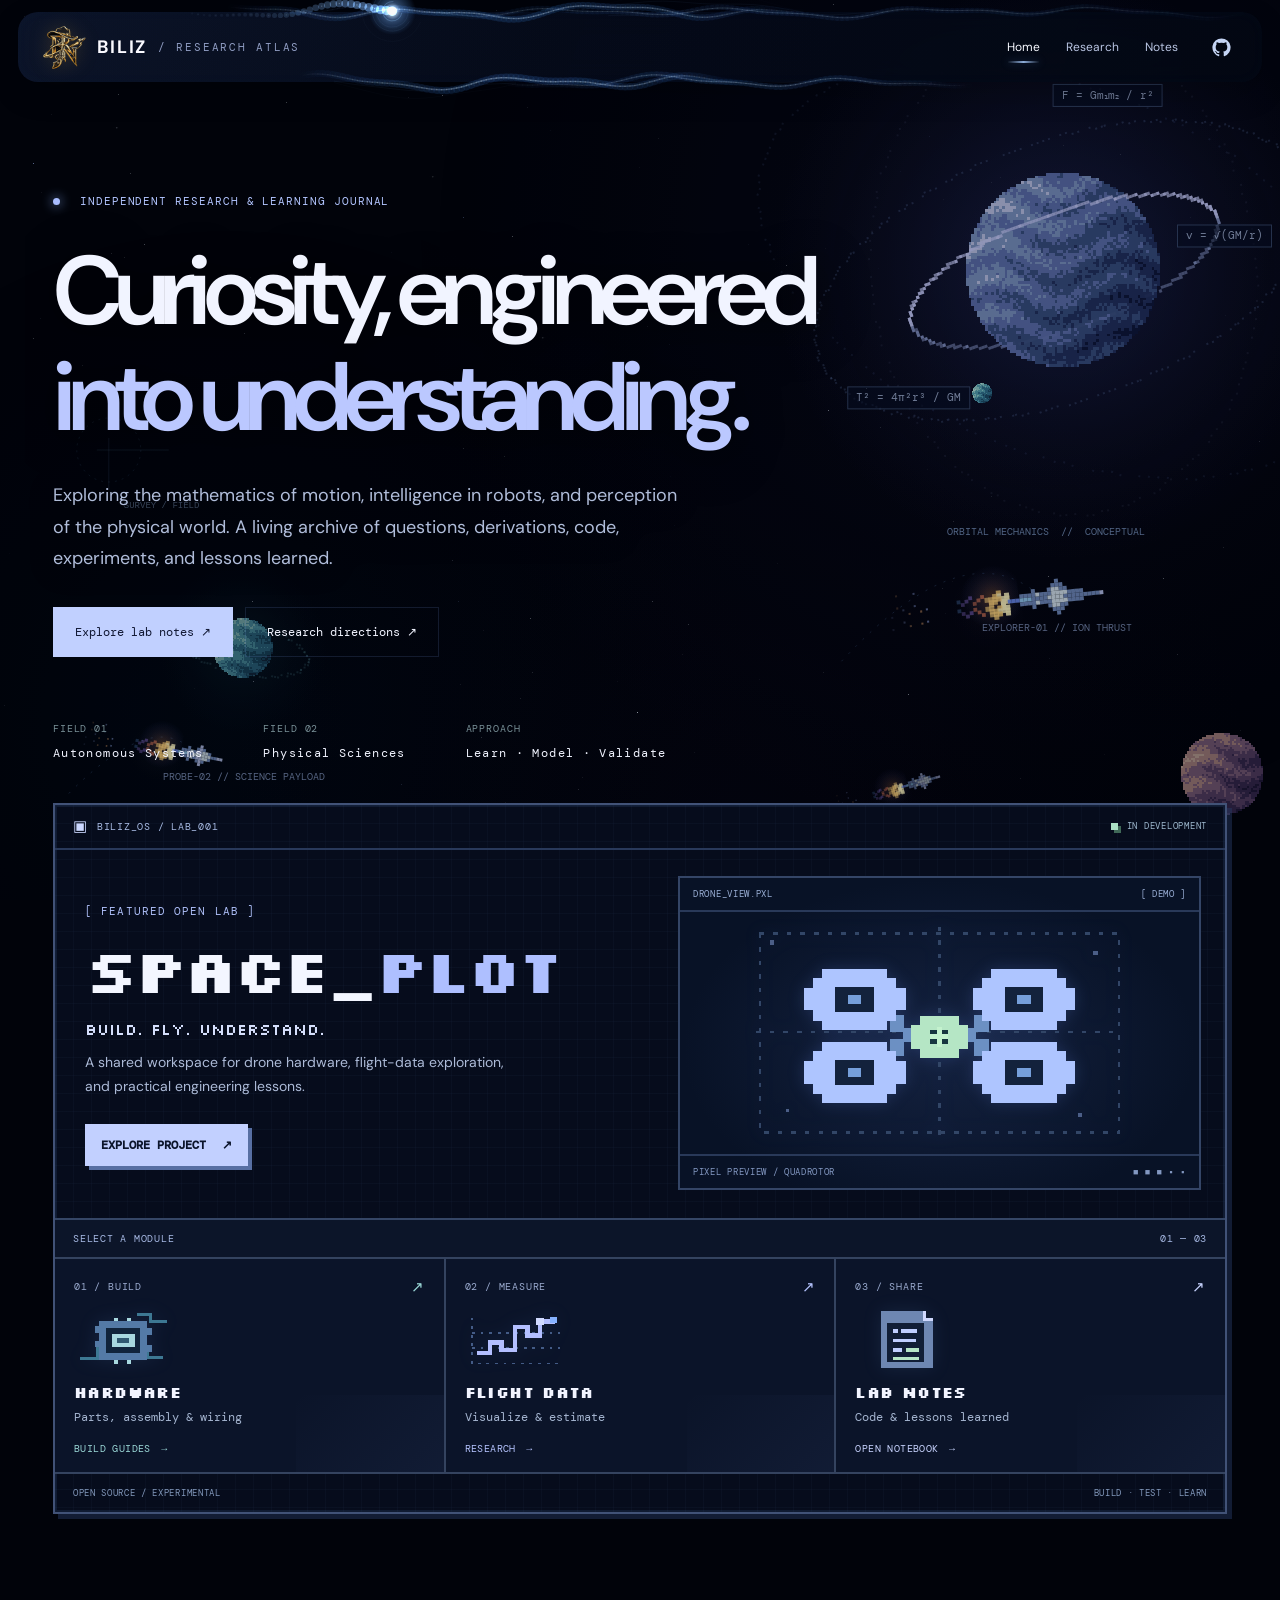
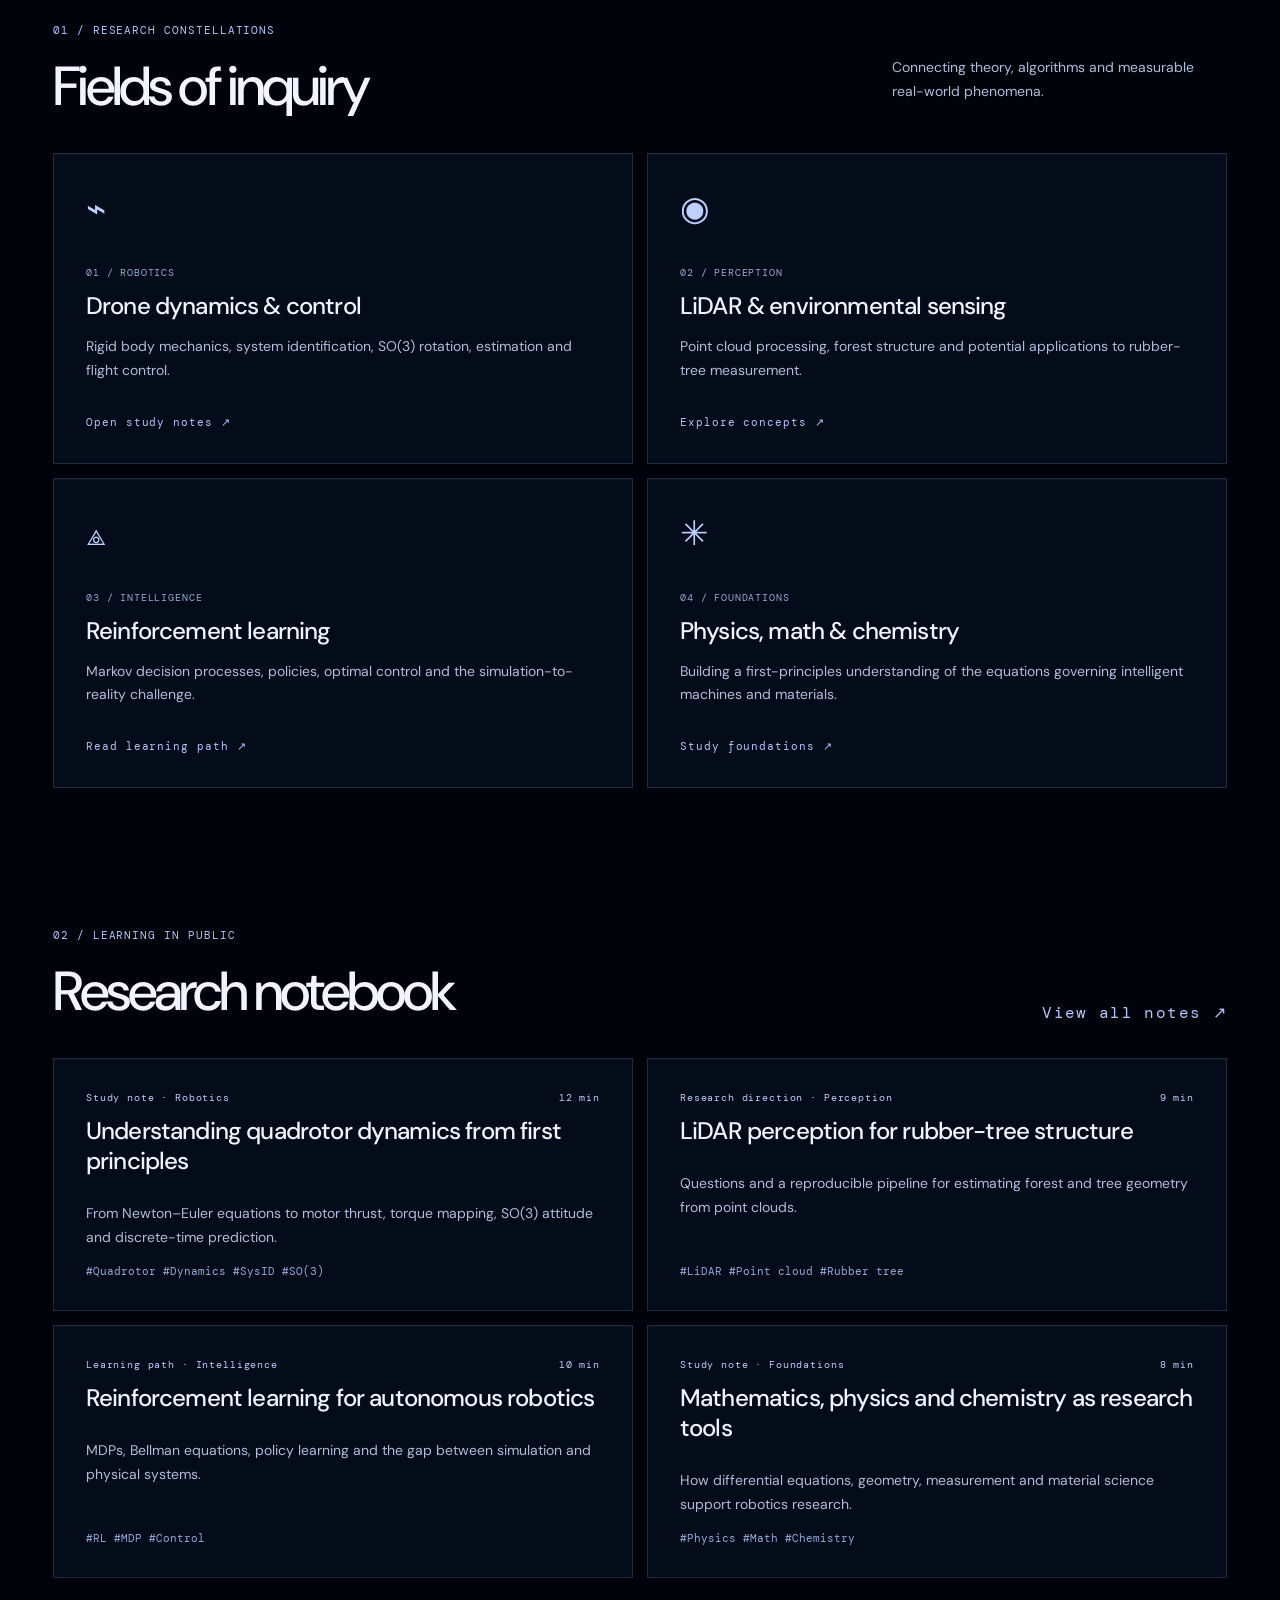
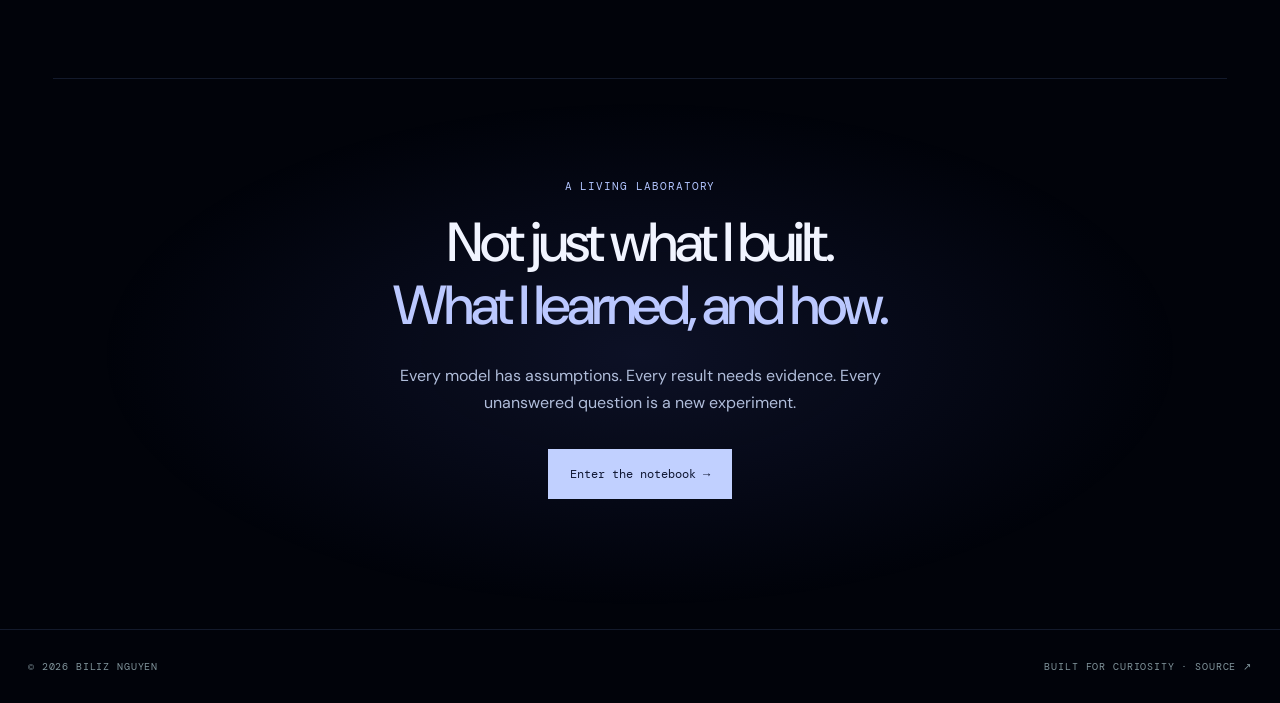
==== commit 7fed90bc: "feat(nav): more pronounced acoustic plasma waves and outward ripple propagation" ====
--- a/index.html
+++ b/index.html
@@ -1,4 +1,4 @@
-<!doctype html><html lang="en"><head><link rel="icon" href="assets/biliz-cosmic-logo.png?v=20261031" type="image/png"><meta charset="utf-8"><meta name="viewport" content="width=device-width,initial-scale=1"><meta name="theme-color" content="#060918"><title>Biliz Nguyen | Research Atlas</title><meta name="description" content="Academic research and learning journal about robotics, drones, LiDAR, reinforcement learning and fundamental sciences."><link rel="stylesheet" href="styles.css?v=asymmetric-photonic-v2-20261101"><link rel="preconnect" href="https://fonts.googleapis.com"><link rel="preconnect" href="https://fonts.gstatic.com" crossorigin><link href="https://fonts.googleapis.com/css2?family=Silkscreen:wght@400;700&display=swap" rel="stylesheet"></head><body class="cosmic-site page-home"><header class="nav"><a class="brand" href="index.html"><img class="brand-logo" src="assets/biliz-cosmic-logo.png?v=20261031" alt="Biliz Nguyen cosmic cowboy emblem"><span class="brand-wordmark">BILIZ</span><span class="muted">/ RESEARCH ATLAS</span></a><nav aria-label="Primary navigation"><a href="index.html" class="active" aria-current="page">Home</a><a href="research.html">Research</a><a href="notes.html">Notes</a><a class="nav-external nav-github-icon" href="https://github.com/biliz-nguyen" target="_blank" rel="noopener noreferrer" aria-label="GitHub của Biliz Nguyen" title="GitHub"><svg viewBox="0 0 24 24" width="19" height="19" fill="currentColor" focusable="false" aria-hidden="true"><path d="M12 .5A11.5 11.5 0 0 0 8.364 22.91c.575.107.786-.25.786-.555 0-.274-.01-1.001-.015-1.965-3.198.695-3.874-1.542-3.874-1.542-.523-1.329-1.275-1.683-1.275-1.683-1.043-.713.08-.699.08-.699 1.153.082 1.76 1.184 1.76 1.184 1.025 1.756 2.69 1.249 3.344.955.104-.742.401-1.25.731-1.538-2.553-.29-5.238-1.276-5.238-5.684 0-1.256.449-2.283 1.183-3.088-.12-.29-.512-1.46.112-3.044 0 0 .964-.309 3.162 1.18a11.01 11.01 0 0 1 5.754 0c2.198-1.489 3.161-1.18 3.161-1.18.626 1.584.233 2.754.115 3.044.736.805 1.18 1.832 1.18 3.088 0 4.419-2.689 5.392-5.249 5.678.414.357.783 1.057.783 2.129 0 1.539-.014 2.78-.014 3.159 0 .307.207.667.791.554A11.503 11.503 0 0 0 12 .5Z"/></svg></a></nav></header><main><section class="hero"><div class="cosmos-scene" aria-hidden="true"><div class="orbit orbit-one"></div><div class="orbit orbit-two"></div><div class="orbit orbit-three"></div><div class="cosmic-planet"></div><div class="orbit-star orbit-star-one"></div><div class="orbit-star orbit-star-two"></div><div class="cosmic-coordinate">RA 00h 42m · DEC +41°</div></div><div class="eyebrow"><span class="status"></span> INDEPENDENT RESEARCH & LEARNING JOURNAL</div><h1>Curiosity, engineered<br><em>into understanding.</em></h1><p class="lead">Exploring the mathematics of motion, intelligence in robots, and perception of the physical world. A living archive of questions, derivations, code, experiments, and lessons learned.</p><div class="actions"><a class="button primary" href="notes.html">Explore lab notes ↗</a><a class="button" href="research.html">Research directions ↗</a></div><div class="telemetry"><div><small>FIELD 01</small><strong>Autonomous Systems</strong></div><div><small>FIELD 02</small><strong>Physical Sciences</strong></div><div><small>APPROACH</small><strong>Learn · Model · Validate</strong></div></div></section>
+<!doctype html><html lang="en"><head><link rel="icon" href="assets/biliz-cosmic-logo.png?v=20261031" type="image/png"><meta charset="utf-8"><meta name="viewport" content="width=device-width,initial-scale=1"><meta name="theme-color" content="#060918"><title>Biliz Nguyen | Research Atlas</title><meta name="description" content="Academic research and learning journal about robotics, drones, LiDAR, reinforcement learning and fundamental sciences."><link rel="stylesheet" href="styles.css?v=acoustic-photonic-v3-20261101"><link rel="preconnect" href="https://fonts.googleapis.com"><link rel="preconnect" href="https://fonts.gstatic.com" crossorigin><link href="https://fonts.googleapis.com/css2?family=Silkscreen:wght@400;700&display=swap" rel="stylesheet"></head><body class="cosmic-site page-home"><header class="nav"><a class="brand" href="index.html"><img class="brand-logo" src="assets/biliz-cosmic-logo.png?v=20261031" alt="Biliz Nguyen cosmic cowboy emblem"><span class="brand-wordmark">BILIZ</span><span class="muted">/ RESEARCH ATLAS</span></a><nav aria-label="Primary navigation"><a href="index.html" class="active" aria-current="page">Home</a><a href="research.html">Research</a><a href="notes.html">Notes</a><a class="nav-external nav-github-icon" href="https://github.com/biliz-nguyen" target="_blank" rel="noopener noreferrer" aria-label="GitHub của Biliz Nguyen" title="GitHub"><svg viewBox="0 0 24 24" width="19" height="19" fill="currentColor" focusable="false" aria-hidden="true"><path d="M12 .5A11.5 11.5 0 0 0 8.364 22.91c.575.107.786-.25.786-.555 0-.274-.01-1.001-.015-1.965-3.198.695-3.874-1.542-3.874-1.542-.523-1.329-1.275-1.683-1.275-1.683-1.043-.713.08-.699.08-.699 1.153.082 1.76 1.184 1.76 1.184 1.025 1.756 2.69 1.249 3.344.955.104-.742.401-1.25.731-1.538-2.553-.29-5.238-1.276-5.238-5.684 0-1.256.449-2.283 1.183-3.088-.12-.29-.512-1.46.112-3.044 0 0 .964-.309 3.162 1.18a11.01 11.01 0 0 1 5.754 0c2.198-1.489 3.161-1.18 3.161-1.18.626 1.584.233 2.754.115 3.044.736.805 1.18 1.832 1.18 3.088 0 4.419-2.689 5.392-5.249 5.678.414.357.783 1.057.783 2.129 0 1.539-.014 2.78-.014 3.159 0 .307.207.667.791.554A11.503 11.503 0 0 0 12 .5Z"/></svg></a></nav></header><main><section class="hero"><div class="cosmos-scene" aria-hidden="true"><div class="orbit orbit-one"></div><div class="orbit orbit-two"></div><div class="orbit orbit-three"></div><div class="cosmic-planet"></div><div class="orbit-star orbit-star-one"></div><div class="orbit-star orbit-star-two"></div><div class="cosmic-coordinate">RA 00h 42m · DEC +41°</div></div><div class="eyebrow"><span class="status"></span> INDEPENDENT RESEARCH & LEARNING JOURNAL</div><h1>Curiosity, engineered<br><em>into understanding.</em></h1><p class="lead">Exploring the mathematics of motion, intelligence in robots, and perception of the physical world. A living archive of questions, derivations, code, experiments, and lessons learned.</p><div class="actions"><a class="button primary" href="notes.html">Explore lab notes ↗</a><a class="button" href="research.html">Research directions ↗</a></div><div class="telemetry"><div><small>FIELD 01</small><strong>Autonomous Systems</strong></div><div><small>FIELD 02</small><strong>Physical Sciences</strong></div><div><small>APPROACH</small><strong>Learn · Model · Validate</strong></div></div></section>
 <!-- Featured open-lab: deliberately pixel-styled, concise and exploratory. -->
 <section class="pixel-lab" id="space-plot" aria-labelledby="pixel-lab-title">
   <div class="pixel-lab-window">
@@ -77,4 +77,4 @@
     <div class="pixel-lab-foot"><span>OPEN SOURCE / EXPERIMENTAL</span><span>BUILD · TEST · LEARN</span></div>
   </div>
 </section>
-<section id="research" class="section"><div class="section-head"><div><span class="kicker">01 / RESEARCH CONSTELLATIONS</span><h2>Fields of inquiry</h2></div><p>Connecting theory, algorithms and measurable real-world phenomena.</p></div><div class="field-grid"><article class="field"><span class="symbol">⌁</span><small>01 / ROBOTICS</small><h3>Drone dynamics & control</h3><p>Rigid body mechanics, system identification, SO(3) rotation, estimation and flight control.</p><a href="note.html?slug=quadrotor-dynamics">Open study notes ↗</a></article><article class="field"><span class="symbol">◉</span><small>02 / PERCEPTION</small><h3>LiDAR & environmental sensing</h3><p>Point cloud processing, forest structure and potential applications to rubber-tree measurement.</p><a href="note.html?slug=lidar-rubber-trees">Explore concepts ↗</a></article><article class="field"><span class="symbol">⟁</span><small>03 / INTELLIGENCE</small><h3>Reinforcement learning</h3><p>Markov decision processes, policies, optimal control and the simulation-to-reality challenge.</p><a href="note.html?slug=reinforcement-learning">Read learning path ↗</a></article><article class="field"><span class="symbol">✳</span><small>04 / FOUNDATIONS</small><h3>Physics, math & chemistry</h3><p>Building a first-principles understanding of the equations governing intelligent machines and materials.</p><a href="note.html?slug=scientific-foundations">Study foundations ↗</a></article></div></section><section class="section"><div class="section-head"><div><span class="kicker">02 / LEARNING IN PUBLIC</span><h2>Research notebook</h2></div><a class="text-link" href="notes.html">View all notes ↗</a></div><div id="featured-notes" class="note-grid"></div></section><section class="manifesto"><span class="kicker">A LIVING LABORATORY</span><h2>Not just what I built.<br><em>What I learned, and how.</em></h2><p>Every model has assumptions. Every result needs evidence. Every unanswered question is a new experiment.</p><a class="button primary" href="notes.html">Enter the notebook →</a></section></main><footer><span>© 2026 BILIZ NGUYEN</span><span>BUILT FOR CURIOSITY · <a href="https://github.com/biliz-nguyen/portfolio">SOURCE ↗</a></span></footer><script defer src="space-background.js?v=nav-dark-20261031-3"></script><script src="data.js"></script><script src="app.js"></script><script defer src="scroll-dissolve.js?v=comet-nav-clean-20261101-4"></script><script defer src="nav-aura.js?v=asymmetric-photonic-v2-20261101"></script></body></html>+<section id="research" class="section"><div class="section-head"><div><span class="kicker">01 / RESEARCH CONSTELLATIONS</span><h2>Fields of inquiry</h2></div><p>Connecting theory, algorithms and measurable real-world phenomena.</p></div><div class="field-grid"><article class="field"><span class="symbol">⌁</span><small>01 / ROBOTICS</small><h3>Drone dynamics & control</h3><p>Rigid body mechanics, system identification, SO(3) rotation, estimation and flight control.</p><a href="note.html?slug=quadrotor-dynamics">Open study notes ↗</a></article><article class="field"><span class="symbol">◉</span><small>02 / PERCEPTION</small><h3>LiDAR & environmental sensing</h3><p>Point cloud processing, forest structure and potential applications to rubber-tree measurement.</p><a href="note.html?slug=lidar-rubber-trees">Explore concepts ↗</a></article><article class="field"><span class="symbol">⟁</span><small>03 / INTELLIGENCE</small><h3>Reinforcement learning</h3><p>Markov decision processes, policies, optimal control and the simulation-to-reality challenge.</p><a href="note.html?slug=reinforcement-learning">Read learning path ↗</a></article><article class="field"><span class="symbol">✳</span><small>04 / FOUNDATIONS</small><h3>Physics, math & chemistry</h3><p>Building a first-principles understanding of the equations governing intelligent machines and materials.</p><a href="note.html?slug=scientific-foundations">Study foundations ↗</a></article></div></section><section class="section"><div class="section-head"><div><span class="kicker">02 / LEARNING IN PUBLIC</span><h2>Research notebook</h2></div><a class="text-link" href="notes.html">View all notes ↗</a></div><div id="featured-notes" class="note-grid"></div></section><section class="manifesto"><span class="kicker">A LIVING LABORATORY</span><h2>Not just what I built.<br><em>What I learned, and how.</em></h2><p>Every model has assumptions. Every result needs evidence. Every unanswered question is a new experiment.</p><a class="button primary" href="notes.html">Enter the notebook →</a></section></main><footer><span>© 2026 BILIZ NGUYEN</span><span>BUILT FOR CURIOSITY · <a href="https://github.com/biliz-nguyen/portfolio">SOURCE ↗</a></span></footer><script defer src="space-background.js?v=nav-dark-20261031-3"></script><script src="data.js"></script><script src="app.js"></script><script defer src="scroll-dissolve.js?v=comet-nav-clean-20261101-4"></script><script defer src="nav-aura.js?v=acoustic-photonic-v3-20261101"></script></body></html>
--- a/styles.css
+++ b/styles.css
@@ -488,3 +488,11 @@
     rgba(22,36,68,.012) 42%,
     rgba(10,17,36,0) 70%) !important;
 }
+
+
+/* Acoustic Photonic Aura V3 — lively, outward-dispersing waves. */
+body.cosmic-site .nav-aura-canvas {
+  opacity: .98;
+  mix-blend-mode: screen;
+  filter: saturate(1.06);
+}
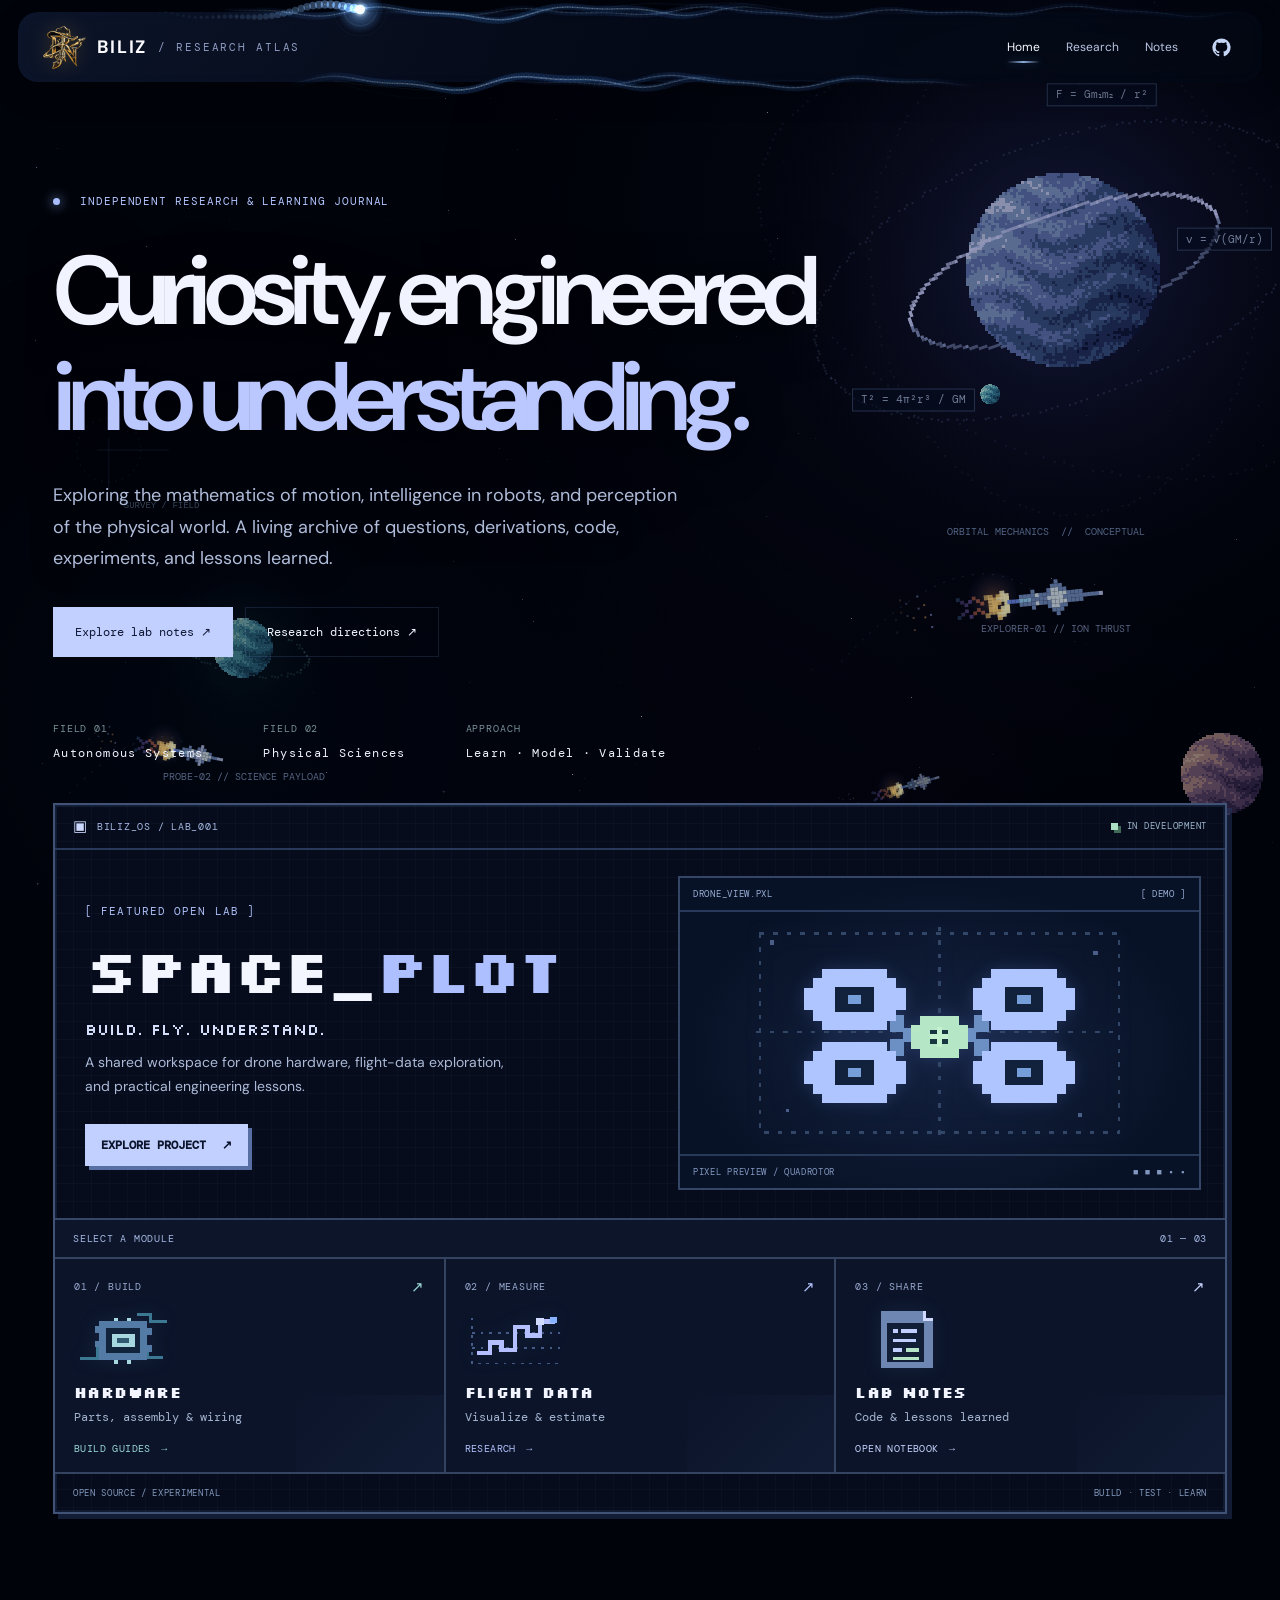
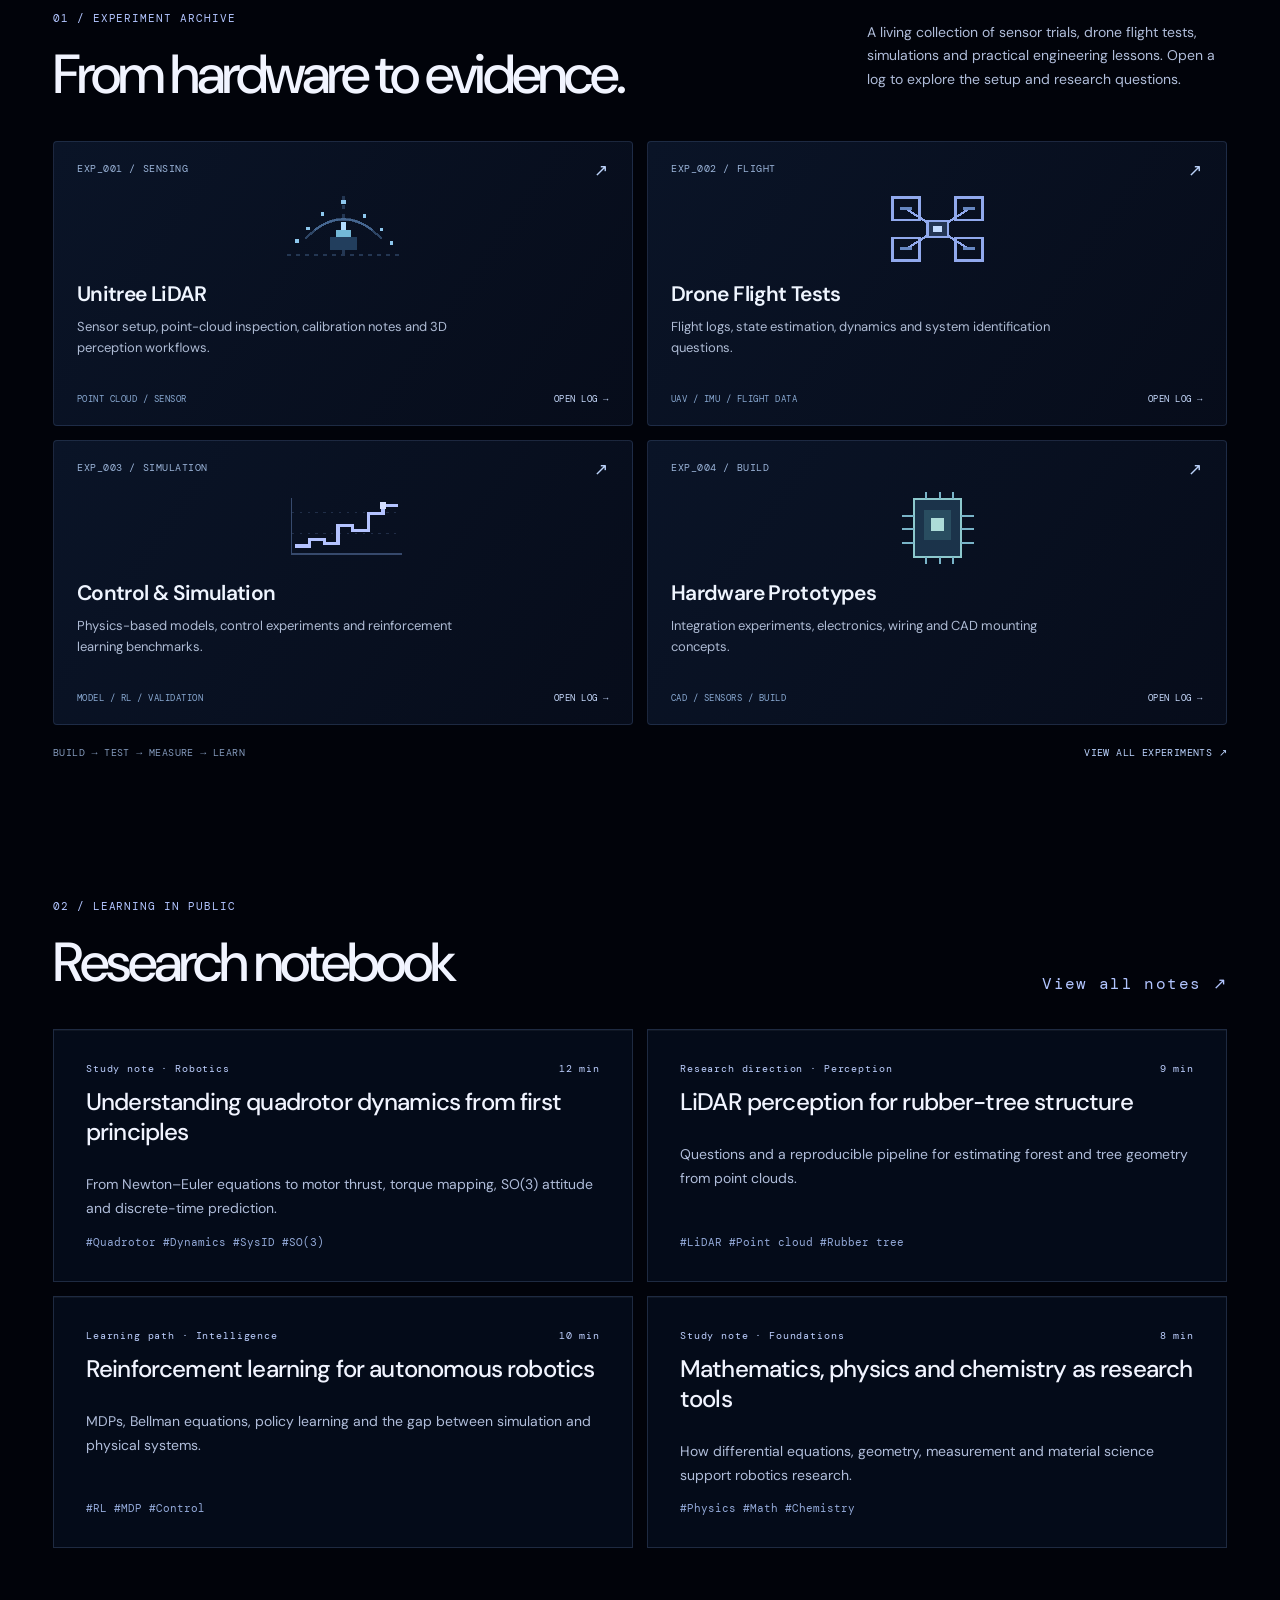
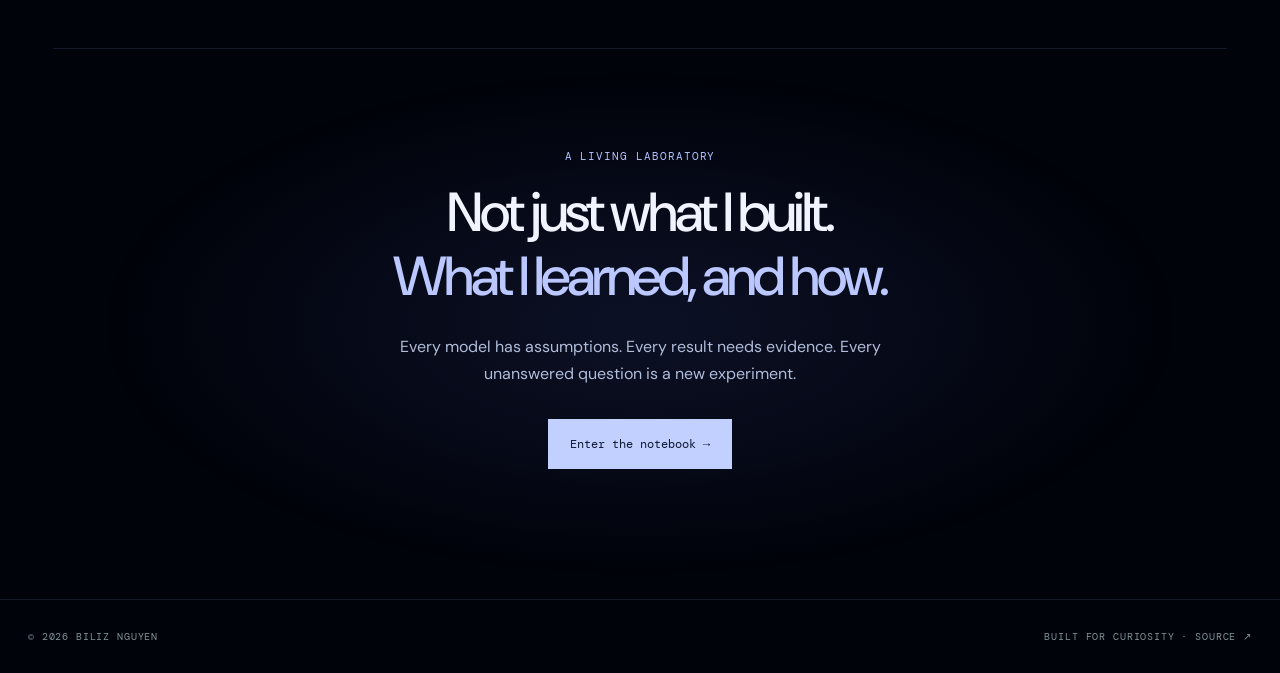
==== commit 4692a50a: "feat(experiments): focused experiment logs with subdued space background and pixel archive cards" ====
--- a/index.html
+++ b/index.html
@@ -1,4 +1,4 @@
-<!doctype html><html lang="en"><head><link rel="icon" href="assets/biliz-cosmic-logo.png?v=20261031" type="image/png"><meta charset="utf-8"><meta name="viewport" content="width=device-width,initial-scale=1"><meta name="theme-color" content="#060918"><title>Biliz Nguyen | Research Atlas</title><meta name="description" content="Academic research and learning journal about robotics, drones, LiDAR, reinforcement learning and fundamental sciences."><link rel="stylesheet" href="styles.css?v=acoustic-photonic-v3-20261101"><link rel="preconnect" href="https://fonts.googleapis.com"><link rel="preconnect" href="https://fonts.gstatic.com" crossorigin><link href="https://fonts.googleapis.com/css2?family=Silkscreen:wght@400;700&display=swap" rel="stylesheet"></head><body class="cosmic-site page-home"><header class="nav"><a class="brand" href="index.html"><img class="brand-logo" src="assets/biliz-cosmic-logo.png?v=20261031" alt="Biliz Nguyen cosmic cowboy emblem"><span class="brand-wordmark">BILIZ</span><span class="muted">/ RESEARCH ATLAS</span></a><nav aria-label="Primary navigation"><a href="index.html" class="active" aria-current="page">Home</a><a href="research.html">Research</a><a href="notes.html">Notes</a><a class="nav-external nav-github-icon" href="https://github.com/biliz-nguyen" target="_blank" rel="noopener noreferrer" aria-label="GitHub của Biliz Nguyen" title="GitHub"><svg viewBox="0 0 24 24" width="19" height="19" fill="currentColor" focusable="false" aria-hidden="true"><path d="M12 .5A11.5 11.5 0 0 0 8.364 22.91c.575.107.786-.25.786-.555 0-.274-.01-1.001-.015-1.965-3.198.695-3.874-1.542-3.874-1.542-.523-1.329-1.275-1.683-1.275-1.683-1.043-.713.08-.699.08-.699 1.153.082 1.76 1.184 1.76 1.184 1.025 1.756 2.69 1.249 3.344.955.104-.742.401-1.25.731-1.538-2.553-.29-5.238-1.276-5.238-5.684 0-1.256.449-2.283 1.183-3.088-.12-.29-.512-1.46.112-3.044 0 0 .964-.309 3.162 1.18a11.01 11.01 0 0 1 5.754 0c2.198-1.489 3.161-1.18 3.161-1.18.626 1.584.233 2.754.115 3.044.736.805 1.18 1.832 1.18 3.088 0 4.419-2.689 5.392-5.249 5.678.414.357.783 1.057.783 2.129 0 1.539-.014 2.78-.014 3.159 0 .307.207.667.791.554A11.503 11.503 0 0 0 12 .5Z"/></svg></a></nav></header><main><section class="hero"><div class="cosmos-scene" aria-hidden="true"><div class="orbit orbit-one"></div><div class="orbit orbit-two"></div><div class="orbit orbit-three"></div><div class="cosmic-planet"></div><div class="orbit-star orbit-star-one"></div><div class="orbit-star orbit-star-two"></div><div class="cosmic-coordinate">RA 00h 42m · DEC +41°</div></div><div class="eyebrow"><span class="status"></span> INDEPENDENT RESEARCH & LEARNING JOURNAL</div><h1>Curiosity, engineered<br><em>into understanding.</em></h1><p class="lead">Exploring the mathematics of motion, intelligence in robots, and perception of the physical world. A living archive of questions, derivations, code, experiments, and lessons learned.</p><div class="actions"><a class="button primary" href="notes.html">Explore lab notes ↗</a><a class="button" href="research.html">Research directions ↗</a></div><div class="telemetry"><div><small>FIELD 01</small><strong>Autonomous Systems</strong></div><div><small>FIELD 02</small><strong>Physical Sciences</strong></div><div><small>APPROACH</small><strong>Learn · Model · Validate</strong></div></div></section>
+<!doctype html><html lang="en"><head><link rel="icon" href="assets/biliz-cosmic-logo.png?v=20261031" type="image/png"><meta charset="utf-8"><meta name="viewport" content="width=device-width,initial-scale=1"><meta name="theme-color" content="#060918"><title>Biliz Nguyen | Research Atlas</title><meta name="description" content="Academic research and learning journal about robotics, drones, LiDAR, reinforcement learning and fundamental sciences."><link rel="stylesheet" href="styles.css?v=experiment-focus-20261102"><link rel="preconnect" href="https://fonts.googleapis.com"><link rel="preconnect" href="https://fonts.gstatic.com" crossorigin><link href="https://fonts.googleapis.com/css2?family=Silkscreen:wght@400;700&display=swap" rel="stylesheet"></head><body class="cosmic-site page-home"><header class="nav"><a class="brand" href="index.html"><img class="brand-logo" src="assets/biliz-cosmic-logo.png?v=20261031" alt="Biliz Nguyen cosmic cowboy emblem"><span class="brand-wordmark">BILIZ</span><span class="muted">/ RESEARCH ATLAS</span></a><nav aria-label="Primary navigation"><a href="index.html" class="active" aria-current="page">Home</a><a href="research.html">Research</a><a href="notes.html">Notes</a><a class="nav-external nav-github-icon" href="https://github.com/biliz-nguyen" target="_blank" rel="noopener noreferrer" aria-label="GitHub của Biliz Nguyen" title="GitHub"><svg viewBox="0 0 24 24" width="19" height="19" fill="currentColor" focusable="false" aria-hidden="true"><path d="M12 .5A11.5 11.5 0 0 0 8.364 22.91c.575.107.786-.25.786-.555 0-.274-.01-1.001-.015-1.965-3.198.695-3.874-1.542-3.874-1.542-.523-1.329-1.275-1.683-1.275-1.683-1.043-.713.08-.699.08-.699 1.153.082 1.76 1.184 1.76 1.184 1.025 1.756 2.69 1.249 3.344.955.104-.742.401-1.25.731-1.538-2.553-.29-5.238-1.276-5.238-5.684 0-1.256.449-2.283 1.183-3.088-.12-.29-.512-1.46.112-3.044 0 0 .964-.309 3.162 1.18a11.01 11.01 0 0 1 5.754 0c2.198-1.489 3.161-1.18 3.161-1.18.626 1.584.233 2.754.115 3.044.736.805 1.18 1.832 1.18 3.088 0 4.419-2.689 5.392-5.249 5.678.414.357.783 1.057.783 2.129 0 1.539-.014 2.78-.014 3.159 0 .307.207.667.791.554A11.503 11.503 0 0 0 12 .5Z"/></svg></a></nav></header><main><section class="hero"><div class="cosmos-scene" aria-hidden="true"><div class="orbit orbit-one"></div><div class="orbit orbit-two"></div><div class="orbit orbit-three"></div><div class="cosmic-planet"></div><div class="orbit-star orbit-star-one"></div><div class="orbit-star orbit-star-two"></div><div class="cosmic-coordinate">RA 00h 42m · DEC +41°</div></div><div class="eyebrow"><span class="status"></span> INDEPENDENT RESEARCH & LEARNING JOURNAL</div><h1>Curiosity, engineered<br><em>into understanding.</em></h1><p class="lead">Exploring the mathematics of motion, intelligence in robots, and perception of the physical world. A living archive of questions, derivations, code, experiments, and lessons learned.</p><div class="actions"><a class="button primary" href="notes.html">Explore lab notes ↗</a><a class="button" href="research.html">Research directions ↗</a></div><div class="telemetry"><div><small>FIELD 01</small><strong>Autonomous Systems</strong></div><div><small>FIELD 02</small><strong>Physical Sciences</strong></div><div><small>APPROACH</small><strong>Learn · Model · Validate</strong></div></div></section>
 <!-- Featured open-lab: deliberately pixel-styled, concise and exploratory. -->
 <section class="pixel-lab" id="space-plot" aria-labelledby="pixel-lab-title">
   <div class="pixel-lab-window">
@@ -77,4 +77,4 @@
     <div class="pixel-lab-foot"><span>OPEN SOURCE / EXPERIMENTAL</span><span>BUILD · TEST · LEARN</span></div>
   </div>
 </section>
-<section id="research" class="section"><div class="section-head"><div><span class="kicker">01 / RESEARCH CONSTELLATIONS</span><h2>Fields of inquiry</h2></div><p>Connecting theory, algorithms and measurable real-world phenomena.</p></div><div class="field-grid"><article class="field"><span class="symbol">⌁</span><small>01 / ROBOTICS</small><h3>Drone dynamics & control</h3><p>Rigid body mechanics, system identification, SO(3) rotation, estimation and flight control.</p><a href="note.html?slug=quadrotor-dynamics">Open study notes ↗</a></article><article class="field"><span class="symbol">◉</span><small>02 / PERCEPTION</small><h3>LiDAR & environmental sensing</h3><p>Point cloud processing, forest structure and potential applications to rubber-tree measurement.</p><a href="note.html?slug=lidar-rubber-trees">Explore concepts ↗</a></article><article class="field"><span class="symbol">⟁</span><small>03 / INTELLIGENCE</small><h3>Reinforcement learning</h3><p>Markov decision processes, policies, optimal control and the simulation-to-reality challenge.</p><a href="note.html?slug=reinforcement-learning">Read learning path ↗</a></article><article class="field"><span class="symbol">✳</span><small>04 / FOUNDATIONS</small><h3>Physics, math & chemistry</h3><p>Building a first-principles understanding of the equations governing intelligent machines and materials.</p><a href="note.html?slug=scientific-foundations">Study foundations ↗</a></article></div></section><section class="section"><div class="section-head"><div><span class="kicker">02 / LEARNING IN PUBLIC</span><h2>Research notebook</h2></div><a class="text-link" href="notes.html">View all notes ↗</a></div><div id="featured-notes" class="note-grid"></div></section><section class="manifesto"><span class="kicker">A LIVING LABORATORY</span><h2>Not just what I built.<br><em>What I learned, and how.</em></h2><p>Every model has assumptions. Every result needs evidence. Every unanswered question is a new experiment.</p><a class="button primary" href="notes.html">Enter the notebook →</a></section></main><footer><span>© 2026 BILIZ NGUYEN</span><span>BUILT FOR CURIOSITY · <a href="https://github.com/biliz-nguyen/portfolio">SOURCE ↗</a></span></footer><script defer src="space-background.js?v=nav-dark-20261031-3"></script><script src="data.js"></script><script src="app.js"></script><script defer src="scroll-dissolve.js?v=comet-nav-clean-20261101-4"></script><script defer src="nav-aura.js?v=acoustic-photonic-v3-20261101"></script></body></html>+<section id="experiments" class="section experiment-archive" aria-labelledby="experiments-title"><div class="section-head experiment-heading"><div><span class="kicker">01 / EXPERIMENT ARCHIVE</span><h2 id="experiments-title">From hardware to evidence.</h2></div><p>A living collection of sensor trials, drone flight tests, simulations and practical engineering lessons. Open a log to explore the setup and research questions.</p></div><div class="experiment-grid"><a class="experiment-card exp-lidar" href="experiment.html?slug=unitree-lidar" aria-label="Open experiment Unitree LiDAR"><span class="experiment-card-top"><span>EXP_001 / SENSING</span><span class="experiment-arrow" aria-hidden="true">↗</span></span><span class="experiment-art"><svg viewBox="0 0 120 70" width="120" height="70" role="img" shape-rendering="crispEdges" aria-hidden="true"><g fill="none" stroke="#567eae" stroke-width="2"><path d="M10 58H110M60 6V58" stroke-dasharray="3 5" opacity=".35"/><path d="M26 44 Q60 8 94 44" opacity=".48"/><path d="M34 36 Q60 17 86 36" opacity=".6"/></g><g fill="#8dc7ed"><rect x="58" y="9" width="4" height="4"/><rect x="40" y="20" width="3" height="3"/><rect x="77" y="22" width="3" height="3"/><rect x="27" y="33" width="3" height="3"/><rect x="92" y="34" width="3" height="3"/><rect x="17" y="44" width="3" height="3"/><rect x="101" y="46" width="3" height="3"/></g><rect x="48" y="42" width="24" height="12" fill="#223e5d"/><rect x="53" y="36" width="14" height="6" fill="#73b8d7"/><rect x="58" y="29" width="4" height="7" fill="#b2dbfd"/></svg></span><span class="experiment-title">Unitree LiDAR</span><span class="experiment-desc">Sensor setup, point-cloud inspection, calibration notes and 3D perception workflows.</span><span class="experiment-card-bottom"><span>POINT CLOUD / SENSOR</span><span>OPEN LOG →</span></span></a><a class="experiment-card exp-drone" href="experiment.html?slug=drone-flight" aria-label="Open experiment Drone Flight Tests"><span class="experiment-card-top"><span>EXP_002 / FLIGHT</span><span class="experiment-arrow" aria-hidden="true">↗</span></span><span class="experiment-art"><svg viewBox="0 0 120 70" width="120" height="70" role="img" shape-rendering="crispEdges" aria-hidden="true"><g fill="none" stroke="#91a9ed" stroke-width="2"><path d="M32 17L88 53M88 17L32 53"/><rect x="51" y="28" width="18" height="14" fill="#243655"/><rect x="20" y="7" width="24" height="20"/><rect x="76" y="7" width="24" height="20"/><rect x="20" y="43" width="24" height="20"/><rect x="76" y="43" width="24" height="20"/></g><rect x="56" y="32" width="8" height="6" fill="#c5dcff"/><g fill="#6687c2"><rect x="27" y="15" width="10" height="3"/><rect x="83" y="15" width="10" height="3"/><rect x="27" y="51" width="10" height="3"/><rect x="83" y="51" width="10" height="3"/></g></svg></span><span class="experiment-title">Drone Flight Tests</span><span class="experiment-desc">Flight logs, state estimation, dynamics and system identification questions.</span><span class="experiment-card-bottom"><span>UAV / IMU / FLIGHT DATA</span><span>OPEN LOG →</span></span></a><a class="experiment-card exp-sim" href="experiment.html?slug=control-simulation" aria-label="Open experiment Control & Simulation"><span class="experiment-card-top"><span>EXP_003 / SIMULATION</span><span class="experiment-arrow" aria-hidden="true">↗</span></span><span class="experiment-art"><svg viewBox="0 0 120 70" width="120" height="70" role="img" shape-rendering="crispEdges" aria-hidden="true"><g stroke="#56719f" fill="none" stroke-width="1.3"><path d="M14 8V58H112" opacity=".6"/><path d="M14 21H112M14 40H112" stroke-dasharray="2 5" opacity=".3"/></g><path d="M17 51H30V45H43V49H55V33H68V37H82V22H95V15H108" fill="none" stroke="#b4c3ff" stroke-width="3"/><rect x="92" y="12" width="6" height="6" fill="#d4deff"/></svg></span><span class="experiment-title">Control & Simulation</span><span class="experiment-desc">Physics-based models, control experiments and reinforcement learning benchmarks.</span><span class="experiment-card-bottom"><span>MODEL / RL / VALIDATION</span><span>OPEN LOG →</span></span></a><a class="experiment-card exp-hardware" href="experiment.html?slug=hardware-prototypes" aria-label="Open experiment Hardware Prototypes"><span class="experiment-card-top"><span>EXP_004 / BUILD</span><span class="experiment-arrow" aria-hidden="true">↗</span></span><span class="experiment-art"><svg viewBox="0 0 120 70" width="120" height="70" role="img" shape-rendering="crispEdges" aria-hidden="true"><rect x="39" y="9" width="42" height="52" fill="#1b334a" stroke="#8dc9cd" stroke-width="2"/><rect x="48" y="19" width="24" height="27" fill="#294d60"/><rect x="54" y="26" width="12" height="12" fill="#addcd8"/><g stroke="#79b4c8" stroke-width="2"><path d="M28 24H39M28 36H39M28 48H39M81 24H92M81 36H92M81 48H92M50 3V9M62 3V9M74 3V9M50 61V67M62 61V67M74 61V67"/></g></svg></span><span class="experiment-title">Hardware Prototypes</span><span class="experiment-desc">Integration experiments, electronics, wiring and CAD mounting concepts.</span><span class="experiment-card-bottom"><span>CAD / SENSORS / BUILD</span><span>OPEN LOG →</span></span></a></div><div class="experiment-archive-foot"><span>BUILD → TEST → MEASURE → LEARN</span><a href="experiments.html">VIEW ALL EXPERIMENTS ↗</a></div></section><section class="section"><div class="section-head"><div><span class="kicker">02 / LEARNING IN PUBLIC</span><h2>Research notebook</h2></div><a class="text-link" href="notes.html">View all notes ↗</a></div><div id="featured-notes" class="note-grid"></div></section><section class="manifesto"><span class="kicker">A LIVING LABORATORY</span><h2>Not just what I built.<br><em>What I learned, and how.</em></h2><p>Every model has assumptions. Every result needs evidence. Every unanswered question is a new experiment.</p><a class="button primary" href="notes.html">Enter the notebook →</a></section></main><footer><span>© 2026 BILIZ NGUYEN</span><span>BUILT FOR CURIOSITY · <a href="https://github.com/biliz-nguyen/portfolio">SOURCE ↗</a></span></footer><script defer src="space-background.js?v=nav-dark-20261031-3"></script><script src="data.js"></script><script src="app.js"></script><script defer src="scroll-dissolve.js?v=comet-nav-clean-20261101-4"></script><script defer src="nav-aura.js?v=acoustic-photonic-v3-20261101"></script></body></html>
--- a/styles.css
+++ b/styles.css
@@ -496,3 +496,92 @@
   mix-blend-mode: screen;
   filter: saturate(1.06);
 }
+
+
+/* 2026-11-02 — Experiment Archive: pixel illustration on Home, restrained lab UI on detail pages */
+.page-home .experiment-archive{padding-top:88px}
+.page-home .experiment-heading{align-items:end}
+.page-home .experiment-heading h2{max-width:690px}
+.page-home .experiment-heading p{max-width:360px}
+.page-home .experiment-grid{display:grid;grid-template-columns:repeat(2,minmax(0,1fr));gap:14px}
+.page-home .experiment-card{
+  min-height:285px;display:flex;flex-direction:column;gap:0;padding:20px 23px;
+  position:relative;border:1px solid rgba(117,149,207,.19);border-radius:4px;
+  background:linear-gradient(125deg,rgba(11,22,43,.91),rgba(7,13,28,.94));
+  color:#eff5ff;transition:background .2s,border-color .2s,transform .2s;
+}
+.page-home .experiment-card:hover,.page-home .experiment-card:focus-visible{
+  border-color:rgba(154,195,255,.55);background:linear-gradient(125deg,rgba(19,36,65,.95),rgba(7,15,31,.96));transform:translateY(-2px);
+}
+.experiment-card-top,.experiment-card-bottom{font:10px "DM Mono",monospace;letter-spacing:.055em;display:flex;justify-content:space-between;gap:12px;color:#9bb4d9}
+.experiment-arrow{font-size:17px;line-height:1;color:#bcd3fa;transition:transform .2s}
+.experiment-card:hover .experiment-arrow{transform:translate(2px,-2px)}
+.experiment-art{display:flex;align-items:center;justify-content:center;height:85px;margin:8px 0}
+.experiment-art svg{width:135px;height:80px;max-width:100%;image-rendering:pixelated;transition:transform .2s}
+.experiment-card:hover .experiment-art svg{transform:translateY(-3px)}
+.experiment-title{font:600 clamp(17px,2vw,21px) "DM Sans",sans-serif;letter-spacing:-.03em}
+.experiment-desc{font:13px/1.65 "DM Sans",sans-serif;color:#aebbd4;max-width:410px;margin:8px 0 20px}
+.experiment-card-bottom{margin-top:auto;font-size:9px;color:#89a9d2}
+.experiment-card-bottom span:last-child{color:#c9dcff;white-space:nowrap}
+.experiment-archive-foot{display:flex;justify-content:space-between;gap:20px;margin-top:21px;font:10px "DM Mono",monospace;letter-spacing:.04em;color:#8399bb}
+.experiment-archive-foot a{color:#bcd4ff}
+.experiment-archive-foot a:hover{text-decoration:underline}
+@media(max-width:760px){.page-home .experiment-grid{grid-template-columns:1fr}.page-home .experiment-card{min-height:248px}.page-home .experiment-archive-foot{flex-wrap:wrap}.page-home .experiment-archive{padding-top:58px}}
+
+/* Focused experiment pages: only distant stars/nebulae remain. */
+body.cosmic-site.page-experiment{background:#030714!important;color:#e8eefc}
+body.cosmic-site.page-experiment #space-expedition{opacity:.42!important;filter:saturate(.65) brightness(.67)}
+body.cosmic-site.page-experiment > header.nav{
+  background:linear-gradient(105deg,rgba(6,13,29,.97),rgba(3,8,20,.97))!important;
+  backdrop-filter:none!important;-webkit-backdrop-filter:none!important;
+  border:0!important;box-shadow:0 8px 30px rgba(0,0,0,.18)!important
+}
+body.cosmic-site.page-experiment > header.nav::before{background:transparent!important}
+body.cosmic-site.page-experiment > main.exp-shell{max-width:1060px;margin:0 auto;padding:42px 26px 90px;position:relative;z-index:1}
+.exp-shell .exp-breadcrumb{display:flex;flex-wrap:wrap;align-items:center;gap:10px;color:#8298b8;font:10px "DM Mono",monospace;letter-spacing:.09em}
+.exp-shell .exp-breadcrumb a:hover{color:#d7e9ff}
+.exp-shell .exp-list-header{padding:52px 0 36px;max-width:780px}
+.exp-shell .exp-label{font:10px "DM Mono",monospace;letter-spacing:.1em;color:#90b1df}
+.exp-shell .exp-list-header h1,.exp-shell .exp-header h1{font-size:clamp(38px,5.3vw,65px);line-height:1.13;letter-spacing:-.055em;margin:17px 0 18px;font-weight:600}
+.exp-shell .exp-list-header h1 span{color:#a7c6f9}
+.exp-shell .exp-list-header p,.exp-shell .exp-header p{font:15px/1.8 "DM Sans",sans-serif;color:#abb9d1;max-width:720px}
+.exp-list{border-top:1px solid rgba(116,148,191,.22)}
+.exp-list-row{display:grid;grid-template-columns:145px 210px minmax(0,1fr) 20px;gap:22px;align-items:center;padding:23px 8px;border-bottom:1px solid rgba(116,148,191,.17);transition:background .18s}
+.exp-list-row:hover,.exp-list-row:focus-visible{background:rgba(26,45,77,.35)}
+.exp-list-index{font:10px "DM Mono",monospace;color:#95aed3}
+.exp-list-title{font-size:17px;font-weight:600;color:#edf3ff}
+.exp-list-summary{font-size:12px;line-height:1.6;color:#9eaec9}
+.exp-list-arrow{color:#accfff}
+.exp-disclaimer{max-width:720px;margin-top:30px;font:12px/1.7 "DM Mono",monospace;color:#8199b9}
+.exp-shell .exp-header{padding:43px 0 38px;border-bottom:1px solid rgba(126,161,213,.19)}
+.exp-shell .exp-meta{display:flex;flex-wrap:wrap;gap:13px;align-items:center;font:10px "DM Mono",monospace;letter-spacing:.075em;color:#a7c6ee}
+.exp-shell .exp-status{color:#a8d4cf;border:1px solid rgba(138,191,184,.25);padding:5px 8px}
+.exp-layout{display:grid;grid-template-columns:minmax(0,1fr) 260px;gap:55px;align-items:start;padding-top:14px}
+.exp-block{padding:35px 0 33px;border-bottom:1px solid rgba(112,153,201,.15);scroll-margin-top:120px}
+.exp-block h2{font-size:clamp(23px,2.7vw,30px);letter-spacing:-.045em;font-weight:550;margin:12px 0}
+.exp-block h3{font-size:15px;margin:23px 0 12px;color:#d9e6fa}
+.exp-block p,.exp-block li{font-size:14px;line-height:1.85;color:#b1bfd6}
+.exp-block ul{padding-left:23px}
+.exp-block li{padding-left:4px;margin:7px 0}
+.exp-steps{list-style:none;margin:19px 0 0;padding:0;display:grid;gap:0}
+.exp-steps li{display:flex;gap:17px;align-items:start;padding:14px 0;border-top:1px solid rgba(111,146,190,.12)}
+.exp-steps li strong{color:#e1ebfc;font-size:14px}
+.exp-steps li p{margin:5px 0 0}
+.exp-step-number{font:12px "DM Mono",monospace;color:#83afd5;min-width:23px}
+.exp-placeholder{margin-top:21px;padding:20px;border:1px dashed rgba(127,160,201,.3);background:rgba(12,24,44,.48);font:10px "DM Mono",monospace;letter-spacing:.06em;color:#acc3e2;display:flex;justify-content:space-between;gap:10px}
+.exp-placeholder span{color:#7695b6}
+.exp-aside{padding-top:22px;display:grid;gap:15px}
+.exp-aside-box{padding:20px;background:rgba(8,17,34,.78);border:1px solid rgba(113,150,200,.16)}
+.exp-aside-box dl{display:grid;grid-template-columns:85px 1fr;gap:12px 7px;margin:24px 0;font:10px/1.5 "DM Mono",monospace}
+.exp-aside-box dt{color:#748cac}
+.exp-aside-box dd{margin:0;color:#d0def2;overflow-wrap:anywhere}
+.exp-aside-notice{font:11px/1.65 "DM Sans",sans-serif;color:#9baccc;margin:0}
+.exp-links{display:grid;gap:14px;margin-top:19px}
+.exp-links a,.exp-back{font:11px/1.65 "DM Mono",monospace;color:#accafa}
+.exp-links a:hover,.exp-back:hover{text-decoration:underline}
+.exp-back{padding:12px 0}
+.exp-error{padding:90px 0}.exp-error h1{font-size:clamp(34px,5vw,60px)}
+.exp-error a{font:12px "DM Mono",monospace;color:#a9c8ff}
+@media(max-width:900px){.exp-list-row{grid-template-columns:110px minmax(0,1fr) 26px;gap:14px}.exp-list-summary{grid-column:2;grid-row:2}.exp-list-arrow{grid-column:3;grid-row:1}}
+@media(max-width:720px){body.cosmic-site.page-experiment>main.exp-shell{padding:30px 20px 65px}.exp-layout{grid-template-columns:1fr;gap:10px}.exp-aside{grid-row:1;padding-top:20px;grid-template-columns:1fr}.exp-list-row{grid-template-columns:1fr 24px;padding:19px 5px;gap:5px}.exp-list-index,.exp-list-title,.exp-list-summary{grid-column:1}.exp-list-arrow{grid-column:2;grid-row:2}.exp-list-header{padding:38px 0 30px}.exp-shell .exp-header{padding:32px 0}.exp-placeholder{flex-wrap:wrap}}
+@media(prefers-reduced-motion:reduce){.experiment-card,.experiment-art svg,.exp-list-row{transition:none!important}}
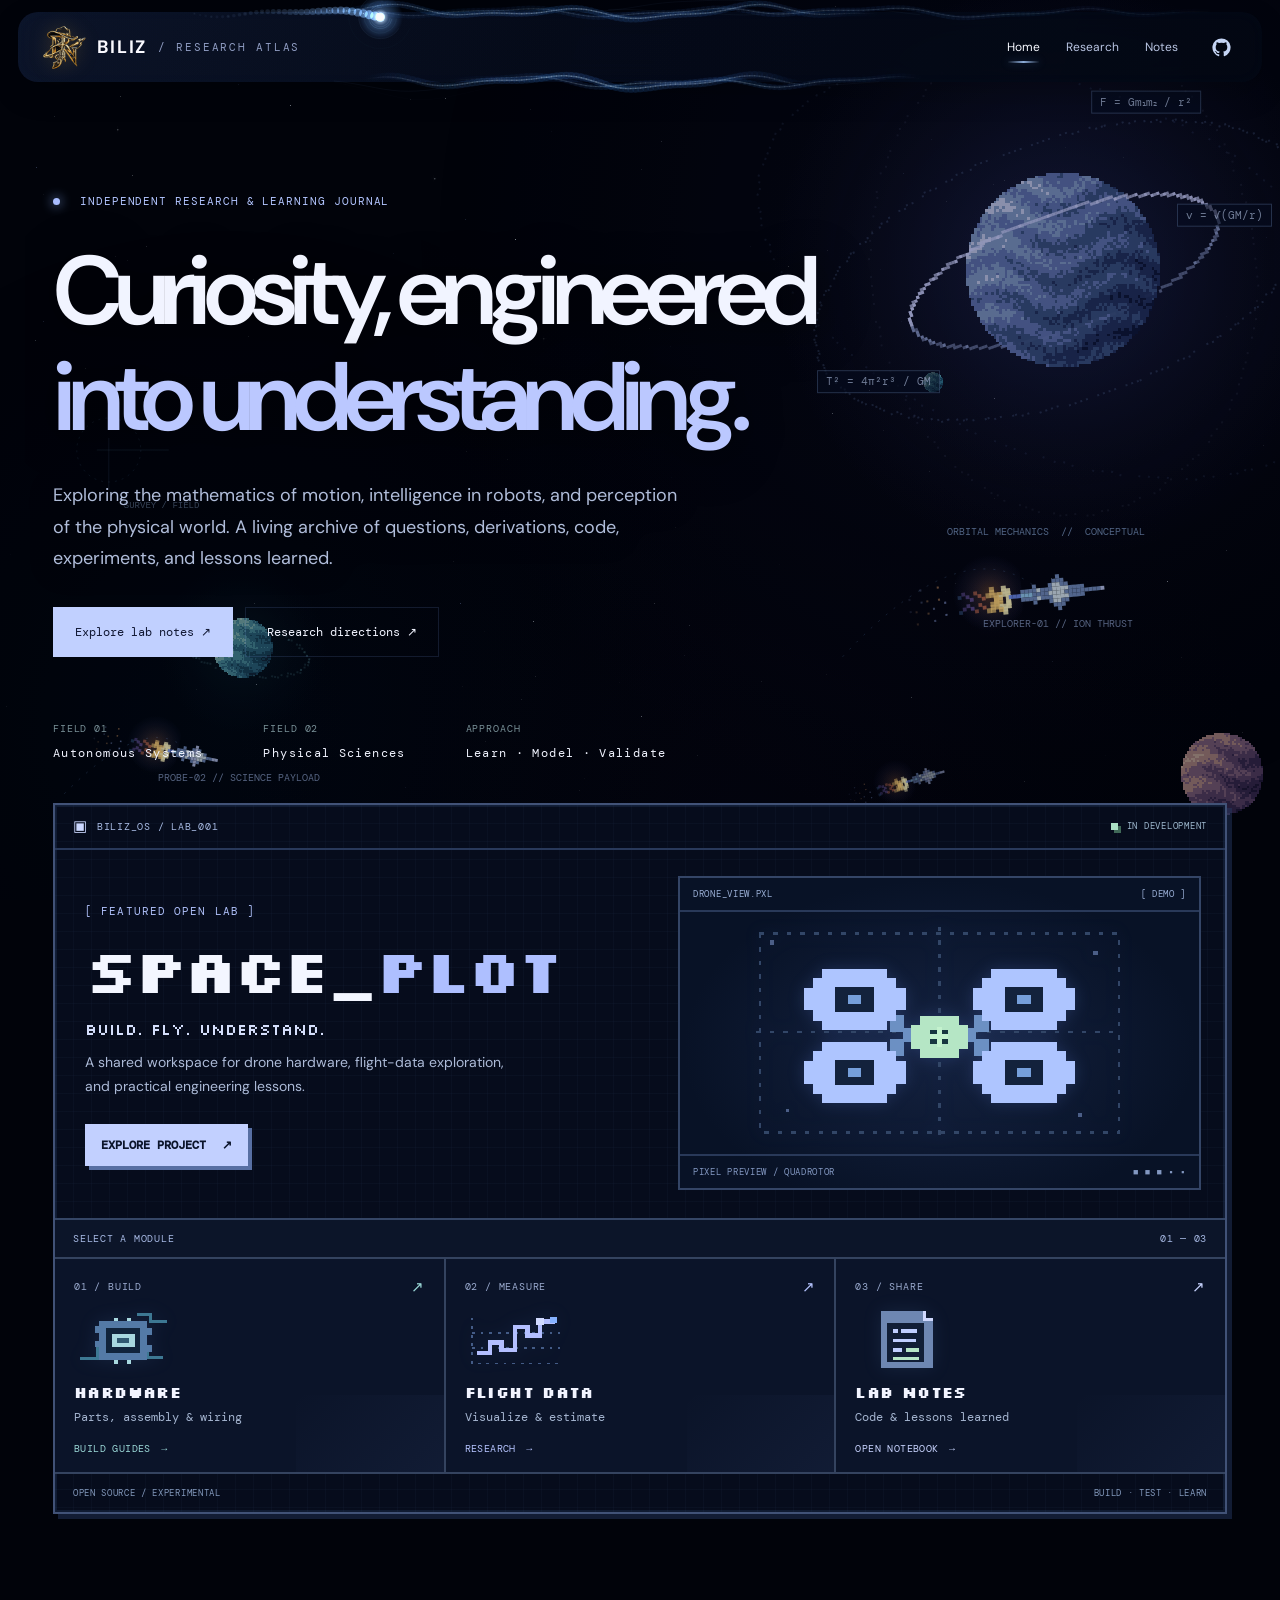
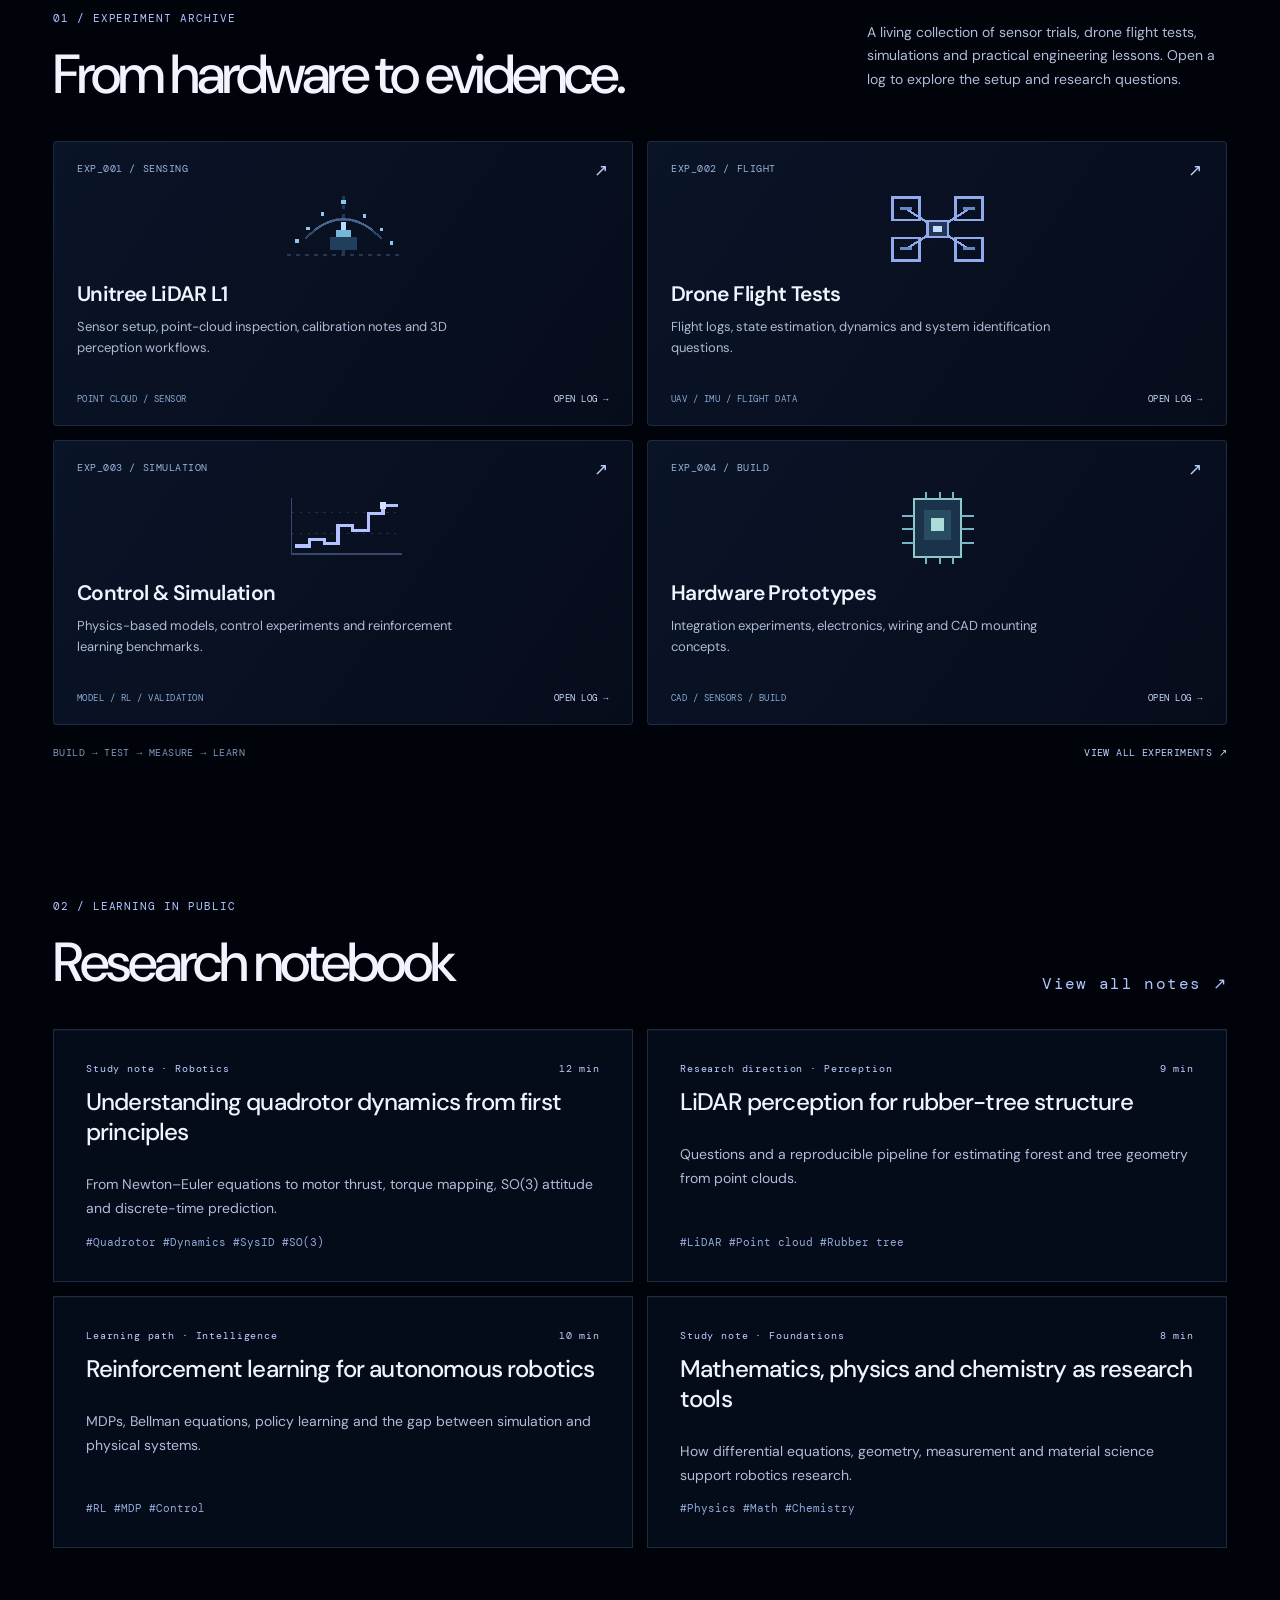
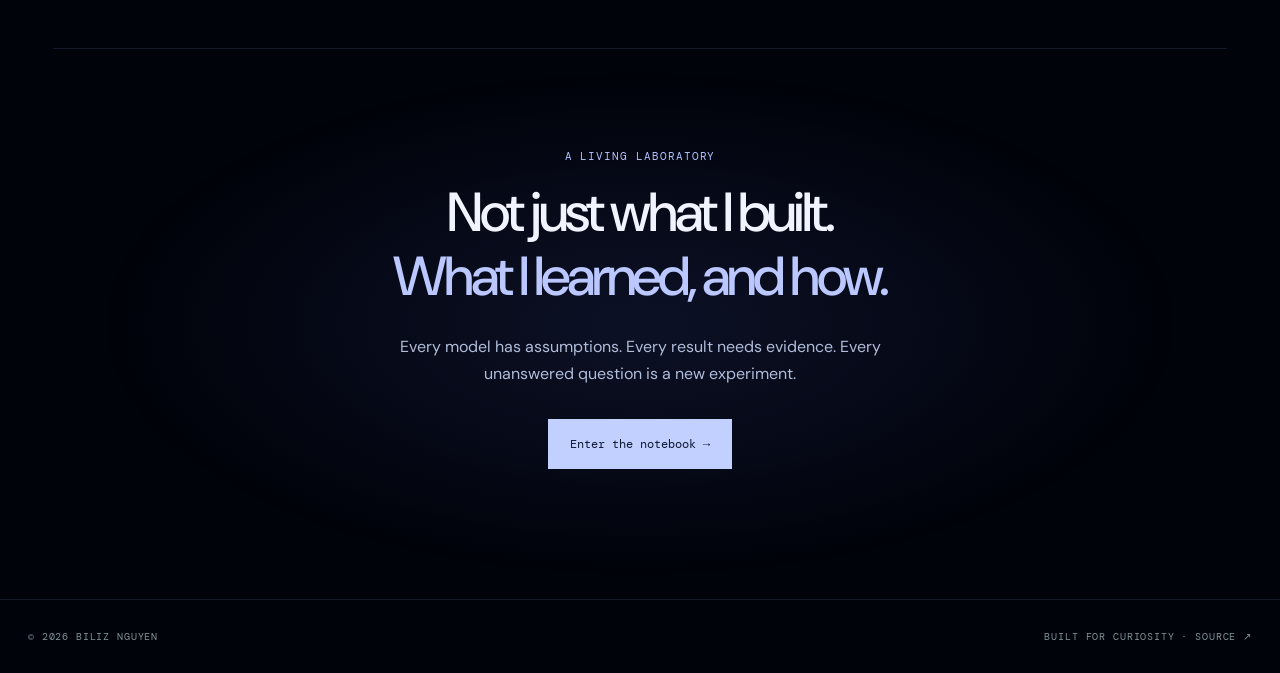
==== commit 776577a8: "style(unitree): pixel lab case study and correct personal-project attribution" ====
--- a/index.html
+++ b/index.html
@@ -1,4 +1,4 @@
-<!doctype html><html lang="en"><head><link rel="icon" href="assets/biliz-cosmic-logo.png?v=20261031" type="image/png"><meta charset="utf-8"><meta name="viewport" content="width=device-width,initial-scale=1"><meta name="theme-color" content="#060918"><title>Biliz Nguyen | Research Atlas</title><meta name="description" content="Academic research and learning journal about robotics, drones, LiDAR, reinforcement learning and fundamental sciences."><link rel="stylesheet" href="styles.css?v=experiment-focus-20261102"><link rel="preconnect" href="https://fonts.googleapis.com"><link rel="preconnect" href="https://fonts.gstatic.com" crossorigin><link href="https://fonts.googleapis.com/css2?family=Silkscreen:wght@400;700&display=swap" rel="stylesheet"></head><body class="cosmic-site page-home"><header class="nav"><a class="brand" href="index.html"><img class="brand-logo" src="assets/biliz-cosmic-logo.png?v=20261031" alt="Biliz Nguyen cosmic cowboy emblem"><span class="brand-wordmark">BILIZ</span><span class="muted">/ RESEARCH ATLAS</span></a><nav aria-label="Primary navigation"><a href="index.html" class="active" aria-current="page">Home</a><a href="research.html">Research</a><a href="notes.html">Notes</a><a class="nav-external nav-github-icon" href="https://github.com/biliz-nguyen" target="_blank" rel="noopener noreferrer" aria-label="GitHub của Biliz Nguyen" title="GitHub"><svg viewBox="0 0 24 24" width="19" height="19" fill="currentColor" focusable="false" aria-hidden="true"><path d="M12 .5A11.5 11.5 0 0 0 8.364 22.91c.575.107.786-.25.786-.555 0-.274-.01-1.001-.015-1.965-3.198.695-3.874-1.542-3.874-1.542-.523-1.329-1.275-1.683-1.275-1.683-1.043-.713.08-.699.08-.699 1.153.082 1.76 1.184 1.76 1.184 1.025 1.756 2.69 1.249 3.344.955.104-.742.401-1.25.731-1.538-2.553-.29-5.238-1.276-5.238-5.684 0-1.256.449-2.283 1.183-3.088-.12-.29-.512-1.46.112-3.044 0 0 .964-.309 3.162 1.18a11.01 11.01 0 0 1 5.754 0c2.198-1.489 3.161-1.18 3.161-1.18.626 1.584.233 2.754.115 3.044.736.805 1.18 1.832 1.18 3.088 0 4.419-2.689 5.392-5.249 5.678.414.357.783 1.057.783 2.129 0 1.539-.014 2.78-.014 3.159 0 .307.207.667.791.554A11.503 11.503 0 0 0 12 .5Z"/></svg></a></nav></header><main><section class="hero"><div class="cosmos-scene" aria-hidden="true"><div class="orbit orbit-one"></div><div class="orbit orbit-two"></div><div class="orbit orbit-three"></div><div class="cosmic-planet"></div><div class="orbit-star orbit-star-one"></div><div class="orbit-star orbit-star-two"></div><div class="cosmic-coordinate">RA 00h 42m · DEC +41°</div></div><div class="eyebrow"><span class="status"></span> INDEPENDENT RESEARCH & LEARNING JOURNAL</div><h1>Curiosity, engineered<br><em>into understanding.</em></h1><p class="lead">Exploring the mathematics of motion, intelligence in robots, and perception of the physical world. A living archive of questions, derivations, code, experiments, and lessons learned.</p><div class="actions"><a class="button primary" href="notes.html">Explore lab notes ↗</a><a class="button" href="research.html">Research directions ↗</a></div><div class="telemetry"><div><small>FIELD 01</small><strong>Autonomous Systems</strong></div><div><small>FIELD 02</small><strong>Physical Sciences</strong></div><div><small>APPROACH</small><strong>Learn · Model · Validate</strong></div></div></section>
+<!doctype html><html lang="en"><head><link rel="icon" href="assets/biliz-cosmic-logo.png?v=20261031" type="image/png"><meta charset="utf-8"><meta name="viewport" content="width=device-width,initial-scale=1"><meta name="theme-color" content="#060918"><title>Biliz Nguyen | Research Atlas</title><meta name="description" content="Academic research and learning journal about robotics, drones, LiDAR, reinforcement learning and fundamental sciences."><link rel="stylesheet" href="styles.css?v=unitree-pixel-v2-20261102"><link rel="preconnect" href="https://fonts.googleapis.com"><link rel="preconnect" href="https://fonts.gstatic.com" crossorigin><link href="https://fonts.googleapis.com/css2?family=Silkscreen:wght@400;700&display=swap" rel="stylesheet"></head><body class="cosmic-site page-home"><header class="nav"><a class="brand" href="index.html"><img class="brand-logo" src="assets/biliz-cosmic-logo.png?v=20261031" alt="Biliz Nguyen cosmic cowboy emblem"><span class="brand-wordmark">BILIZ</span><span class="muted">/ RESEARCH ATLAS</span></a><nav aria-label="Primary navigation"><a href="index.html" class="active" aria-current="page">Home</a><a href="research.html">Research</a><a href="notes.html">Notes</a><a class="nav-external nav-github-icon" href="https://github.com/biliz-nguyen" target="_blank" rel="noopener noreferrer" aria-label="GitHub của Biliz Nguyen" title="GitHub"><svg viewBox="0 0 24 24" width="19" height="19" fill="currentColor" focusable="false" aria-hidden="true"><path d="M12 .5A11.5 11.5 0 0 0 8.364 22.91c.575.107.786-.25.786-.555 0-.274-.01-1.001-.015-1.965-3.198.695-3.874-1.542-3.874-1.542-.523-1.329-1.275-1.683-1.275-1.683-1.043-.713.08-.699.08-.699 1.153.082 1.76 1.184 1.76 1.184 1.025 1.756 2.69 1.249 3.344.955.104-.742.401-1.25.731-1.538-2.553-.29-5.238-1.276-5.238-5.684 0-1.256.449-2.283 1.183-3.088-.12-.29-.512-1.46.112-3.044 0 0 .964-.309 3.162 1.18a11.01 11.01 0 0 1 5.754 0c2.198-1.489 3.161-1.18 3.161-1.18.626 1.584.233 2.754.115 3.044.736.805 1.18 1.832 1.18 3.088 0 4.419-2.689 5.392-5.249 5.678.414.357.783 1.057.783 2.129 0 1.539-.014 2.78-.014 3.159 0 .307.207.667.791.554A11.503 11.503 0 0 0 12 .5Z"/></svg></a></nav></header><main><section class="hero"><div class="cosmos-scene" aria-hidden="true"><div class="orbit orbit-one"></div><div class="orbit orbit-two"></div><div class="orbit orbit-three"></div><div class="cosmic-planet"></div><div class="orbit-star orbit-star-one"></div><div class="orbit-star orbit-star-two"></div><div class="cosmic-coordinate">RA 00h 42m · DEC +41°</div></div><div class="eyebrow"><span class="status"></span> INDEPENDENT RESEARCH & LEARNING JOURNAL</div><h1>Curiosity, engineered<br><em>into understanding.</em></h1><p class="lead">Exploring the mathematics of motion, intelligence in robots, and perception of the physical world. A living archive of questions, derivations, code, experiments, and lessons learned.</p><div class="actions"><a class="button primary" href="notes.html">Explore lab notes ↗</a><a class="button" href="research.html">Research directions ↗</a></div><div class="telemetry"><div><small>FIELD 01</small><strong>Autonomous Systems</strong></div><div><small>FIELD 02</small><strong>Physical Sciences</strong></div><div><small>APPROACH</small><strong>Learn · Model · Validate</strong></div></div></section>
 <!-- Featured open-lab: deliberately pixel-styled, concise and exploratory. -->
 <section class="pixel-lab" id="space-plot" aria-labelledby="pixel-lab-title">
   <div class="pixel-lab-window">
@@ -77,4 +77,4 @@
     <div class="pixel-lab-foot"><span>OPEN SOURCE / EXPERIMENTAL</span><span>BUILD · TEST · LEARN</span></div>
   </div>
 </section>
-<section id="experiments" class="section experiment-archive" aria-labelledby="experiments-title"><div class="section-head experiment-heading"><div><span class="kicker">01 / EXPERIMENT ARCHIVE</span><h2 id="experiments-title">From hardware to evidence.</h2></div><p>A living collection of sensor trials, drone flight tests, simulations and practical engineering lessons. Open a log to explore the setup and research questions.</p></div><div class="experiment-grid"><a class="experiment-card exp-lidar" href="experiment.html?slug=unitree-lidar" aria-label="Open experiment Unitree LiDAR"><span class="experiment-card-top"><span>EXP_001 / SENSING</span><span class="experiment-arrow" aria-hidden="true">↗</span></span><span class="experiment-art"><svg viewBox="0 0 120 70" width="120" height="70" role="img" shape-rendering="crispEdges" aria-hidden="true"><g fill="none" stroke="#567eae" stroke-width="2"><path d="M10 58H110M60 6V58" stroke-dasharray="3 5" opacity=".35"/><path d="M26 44 Q60 8 94 44" opacity=".48"/><path d="M34 36 Q60 17 86 36" opacity=".6"/></g><g fill="#8dc7ed"><rect x="58" y="9" width="4" height="4"/><rect x="40" y="20" width="3" height="3"/><rect x="77" y="22" width="3" height="3"/><rect x="27" y="33" width="3" height="3"/><rect x="92" y="34" width="3" height="3"/><rect x="17" y="44" width="3" height="3"/><rect x="101" y="46" width="3" height="3"/></g><rect x="48" y="42" width="24" height="12" fill="#223e5d"/><rect x="53" y="36" width="14" height="6" fill="#73b8d7"/><rect x="58" y="29" width="4" height="7" fill="#b2dbfd"/></svg></span><span class="experiment-title">Unitree LiDAR</span><span class="experiment-desc">Sensor setup, point-cloud inspection, calibration notes and 3D perception workflows.</span><span class="experiment-card-bottom"><span>POINT CLOUD / SENSOR</span><span>OPEN LOG →</span></span></a><a class="experiment-card exp-drone" href="experiment.html?slug=drone-flight" aria-label="Open experiment Drone Flight Tests"><span class="experiment-card-top"><span>EXP_002 / FLIGHT</span><span class="experiment-arrow" aria-hidden="true">↗</span></span><span class="experiment-art"><svg viewBox="0 0 120 70" width="120" height="70" role="img" shape-rendering="crispEdges" aria-hidden="true"><g fill="none" stroke="#91a9ed" stroke-width="2"><path d="M32 17L88 53M88 17L32 53"/><rect x="51" y="28" width="18" height="14" fill="#243655"/><rect x="20" y="7" width="24" height="20"/><rect x="76" y="7" width="24" height="20"/><rect x="20" y="43" width="24" height="20"/><rect x="76" y="43" width="24" height="20"/></g><rect x="56" y="32" width="8" height="6" fill="#c5dcff"/><g fill="#6687c2"><rect x="27" y="15" width="10" height="3"/><rect x="83" y="15" width="10" height="3"/><rect x="27" y="51" width="10" height="3"/><rect x="83" y="51" width="10" height="3"/></g></svg></span><span class="experiment-title">Drone Flight Tests</span><span class="experiment-desc">Flight logs, state estimation, dynamics and system identification questions.</span><span class="experiment-card-bottom"><span>UAV / IMU / FLIGHT DATA</span><span>OPEN LOG →</span></span></a><a class="experiment-card exp-sim" href="experiment.html?slug=control-simulation" aria-label="Open experiment Control & Simulation"><span class="experiment-card-top"><span>EXP_003 / SIMULATION</span><span class="experiment-arrow" aria-hidden="true">↗</span></span><span class="experiment-art"><svg viewBox="0 0 120 70" width="120" height="70" role="img" shape-rendering="crispEdges" aria-hidden="true"><g stroke="#56719f" fill="none" stroke-width="1.3"><path d="M14 8V58H112" opacity=".6"/><path d="M14 21H112M14 40H112" stroke-dasharray="2 5" opacity=".3"/></g><path d="M17 51H30V45H43V49H55V33H68V37H82V22H95V15H108" fill="none" stroke="#b4c3ff" stroke-width="3"/><rect x="92" y="12" width="6" height="6" fill="#d4deff"/></svg></span><span class="experiment-title">Control & Simulation</span><span class="experiment-desc">Physics-based models, control experiments and reinforcement learning benchmarks.</span><span class="experiment-card-bottom"><span>MODEL / RL / VALIDATION</span><span>OPEN LOG →</span></span></a><a class="experiment-card exp-hardware" href="experiment.html?slug=hardware-prototypes" aria-label="Open experiment Hardware Prototypes"><span class="experiment-card-top"><span>EXP_004 / BUILD</span><span class="experiment-arrow" aria-hidden="true">↗</span></span><span class="experiment-art"><svg viewBox="0 0 120 70" width="120" height="70" role="img" shape-rendering="crispEdges" aria-hidden="true"><rect x="39" y="9" width="42" height="52" fill="#1b334a" stroke="#8dc9cd" stroke-width="2"/><rect x="48" y="19" width="24" height="27" fill="#294d60"/><rect x="54" y="26" width="12" height="12" fill="#addcd8"/><g stroke="#79b4c8" stroke-width="2"><path d="M28 24H39M28 36H39M28 48H39M81 24H92M81 36H92M81 48H92M50 3V9M62 3V9M74 3V9M50 61V67M62 61V67M74 61V67"/></g></svg></span><span class="experiment-title">Hardware Prototypes</span><span class="experiment-desc">Integration experiments, electronics, wiring and CAD mounting concepts.</span><span class="experiment-card-bottom"><span>CAD / SENSORS / BUILD</span><span>OPEN LOG →</span></span></a></div><div class="experiment-archive-foot"><span>BUILD → TEST → MEASURE → LEARN</span><a href="experiments.html">VIEW ALL EXPERIMENTS ↗</a></div></section><section class="section"><div class="section-head"><div><span class="kicker">02 / LEARNING IN PUBLIC</span><h2>Research notebook</h2></div><a class="text-link" href="notes.html">View all notes ↗</a></div><div id="featured-notes" class="note-grid"></div></section><section class="manifesto"><span class="kicker">A LIVING LABORATORY</span><h2>Not just what I built.<br><em>What I learned, and how.</em></h2><p>Every model has assumptions. Every result needs evidence. Every unanswered question is a new experiment.</p><a class="button primary" href="notes.html">Enter the notebook →</a></section></main><footer><span>© 2026 BILIZ NGUYEN</span><span>BUILT FOR CURIOSITY · <a href="https://github.com/biliz-nguyen/portfolio">SOURCE ↗</a></span></footer><script defer src="space-background.js?v=nav-dark-20261031-3"></script><script src="data.js"></script><script src="app.js"></script><script defer src="scroll-dissolve.js?v=comet-nav-clean-20261101-4"></script><script defer src="nav-aura.js?v=acoustic-photonic-v3-20261101"></script></body></html>+<section id="experiments" class="section experiment-archive" aria-labelledby="experiments-title"><div class="section-head experiment-heading"><div><span class="kicker">01 / EXPERIMENT ARCHIVE</span><h2 id="experiments-title">From hardware to evidence.</h2></div><p>A living collection of sensor trials, drone flight tests, simulations and practical engineering lessons. Open a log to explore the setup and research questions.</p></div><div class="experiment-grid"><a class="experiment-card exp-lidar" href="experiment.html?slug=unitree-lidar" aria-label="Open experiment Unitree LiDAR"><span class="experiment-card-top"><span>EXP_001 / SENSING</span><span class="experiment-arrow" aria-hidden="true">↗</span></span><span class="experiment-art"><svg viewBox="0 0 120 70" width="120" height="70" role="img" shape-rendering="crispEdges" aria-hidden="true"><g fill="none" stroke="#567eae" stroke-width="2"><path d="M10 58H110M60 6V58" stroke-dasharray="3 5" opacity=".35"/><path d="M26 44 Q60 8 94 44" opacity=".48"/><path d="M34 36 Q60 17 86 36" opacity=".6"/></g><g fill="#8dc7ed"><rect x="58" y="9" width="4" height="4"/><rect x="40" y="20" width="3" height="3"/><rect x="77" y="22" width="3" height="3"/><rect x="27" y="33" width="3" height="3"/><rect x="92" y="34" width="3" height="3"/><rect x="17" y="44" width="3" height="3"/><rect x="101" y="46" width="3" height="3"/></g><rect x="48" y="42" width="24" height="12" fill="#223e5d"/><rect x="53" y="36" width="14" height="6" fill="#73b8d7"/><rect x="58" y="29" width="4" height="7" fill="#b2dbfd"/></svg></span><span class="experiment-title">Unitree LiDAR L1</span><span class="experiment-desc">Sensor setup, point-cloud inspection, calibration notes and 3D perception workflows.</span><span class="experiment-card-bottom"><span>POINT CLOUD / SENSOR</span><span>OPEN LOG →</span></span></a><a class="experiment-card exp-drone" href="experiment.html?slug=drone-flight" aria-label="Open experiment Drone Flight Tests"><span class="experiment-card-top"><span>EXP_002 / FLIGHT</span><span class="experiment-arrow" aria-hidden="true">↗</span></span><span class="experiment-art"><svg viewBox="0 0 120 70" width="120" height="70" role="img" shape-rendering="crispEdges" aria-hidden="true"><g fill="none" stroke="#91a9ed" stroke-width="2"><path d="M32 17L88 53M88 17L32 53"/><rect x="51" y="28" width="18" height="14" fill="#243655"/><rect x="20" y="7" width="24" height="20"/><rect x="76" y="7" width="24" height="20"/><rect x="20" y="43" width="24" height="20"/><rect x="76" y="43" width="24" height="20"/></g><rect x="56" y="32" width="8" height="6" fill="#c5dcff"/><g fill="#6687c2"><rect x="27" y="15" width="10" height="3"/><rect x="83" y="15" width="10" height="3"/><rect x="27" y="51" width="10" height="3"/><rect x="83" y="51" width="10" height="3"/></g></svg></span><span class="experiment-title">Drone Flight Tests</span><span class="experiment-desc">Flight logs, state estimation, dynamics and system identification questions.</span><span class="experiment-card-bottom"><span>UAV / IMU / FLIGHT DATA</span><span>OPEN LOG →</span></span></a><a class="experiment-card exp-sim" href="experiment.html?slug=control-simulation" aria-label="Open experiment Control & Simulation"><span class="experiment-card-top"><span>EXP_003 / SIMULATION</span><span class="experiment-arrow" aria-hidden="true">↗</span></span><span class="experiment-art"><svg viewBox="0 0 120 70" width="120" height="70" role="img" shape-rendering="crispEdges" aria-hidden="true"><g stroke="#56719f" fill="none" stroke-width="1.3"><path d="M14 8V58H112" opacity=".6"/><path d="M14 21H112M14 40H112" stroke-dasharray="2 5" opacity=".3"/></g><path d="M17 51H30V45H43V49H55V33H68V37H82V22H95V15H108" fill="none" stroke="#b4c3ff" stroke-width="3"/><rect x="92" y="12" width="6" height="6" fill="#d4deff"/></svg></span><span class="experiment-title">Control & Simulation</span><span class="experiment-desc">Physics-based models, control experiments and reinforcement learning benchmarks.</span><span class="experiment-card-bottom"><span>MODEL / RL / VALIDATION</span><span>OPEN LOG →</span></span></a><a class="experiment-card exp-hardware" href="experiment.html?slug=hardware-prototypes" aria-label="Open experiment Hardware Prototypes"><span class="experiment-card-top"><span>EXP_004 / BUILD</span><span class="experiment-arrow" aria-hidden="true">↗</span></span><span class="experiment-art"><svg viewBox="0 0 120 70" width="120" height="70" role="img" shape-rendering="crispEdges" aria-hidden="true"><rect x="39" y="9" width="42" height="52" fill="#1b334a" stroke="#8dc9cd" stroke-width="2"/><rect x="48" y="19" width="24" height="27" fill="#294d60"/><rect x="54" y="26" width="12" height="12" fill="#addcd8"/><g stroke="#79b4c8" stroke-width="2"><path d="M28 24H39M28 36H39M28 48H39M81 24H92M81 36H92M81 48H92M50 3V9M62 3V9M74 3V9M50 61V67M62 61V67M74 61V67"/></g></svg></span><span class="experiment-title">Hardware Prototypes</span><span class="experiment-desc">Integration experiments, electronics, wiring and CAD mounting concepts.</span><span class="experiment-card-bottom"><span>CAD / SENSORS / BUILD</span><span>OPEN LOG →</span></span></a></div><div class="experiment-archive-foot"><span>BUILD → TEST → MEASURE → LEARN</span><a href="experiments.html">VIEW ALL EXPERIMENTS ↗</a></div></section><section class="section"><div class="section-head"><div><span class="kicker">02 / LEARNING IN PUBLIC</span><h2>Research notebook</h2></div><a class="text-link" href="notes.html">View all notes ↗</a></div><div id="featured-notes" class="note-grid"></div></section><section class="manifesto"><span class="kicker">A LIVING LABORATORY</span><h2>Not just what I built.<br><em>What I learned, and how.</em></h2><p>Every model has assumptions. Every result needs evidence. Every unanswered question is a new experiment.</p><a class="button primary" href="notes.html">Enter the notebook →</a></section></main><footer><span>© 2026 BILIZ NGUYEN</span><span>BUILT FOR CURIOSITY · <a href="https://github.com/biliz-nguyen/portfolio">SOURCE ↗</a></span></footer><script defer src="space-background.js?v=nav-dark-20261031-3"></script><script src="data.js"></script><script src="app.js"></script><script defer src="scroll-dissolve.js?v=comet-nav-clean-20261101-4"></script><script defer src="nav-aura.js?v=acoustic-photonic-v3-20261101"></script></body></html>
--- a/styles.css
+++ b/styles.css
@@ -585,3 +585,164 @@
 @media(max-width:900px){.exp-list-row{grid-template-columns:110px minmax(0,1fr) 26px;gap:14px}.exp-list-summary{grid-column:2;grid-row:2}.exp-list-arrow{grid-column:3;grid-row:1}}
 @media(max-width:720px){body.cosmic-site.page-experiment>main.exp-shell{padding:30px 20px 65px}.exp-layout{grid-template-columns:1fr;gap:10px}.exp-aside{grid-row:1;padding-top:20px;grid-template-columns:1fr}.exp-list-row{grid-template-columns:1fr 24px;padding:19px 5px;gap:5px}.exp-list-index,.exp-list-title,.exp-list-summary{grid-column:1}.exp-list-arrow{grid-column:2;grid-row:2}.exp-list-header{padding:38px 0 30px}.exp-shell .exp-header{padding:32px 0}.exp-placeholder{flex-wrap:wrap}}
 @media(prefers-reduced-motion:reduce){.experiment-card,.experiment-art svg,.exp-list-row{transition:none!important}}
+
+/* Source-backed Unitree LiDAR technical draft — focus-first reading layout */
+.exp-source-article{max-width:740px;padding:16px 0 65px}
+.exp-source-article h2{font-size:clamp(23px,2.8vw,30px);line-height:1.3;letter-spacing:-.035em;color:#edf5ff;margin:40px 0 15px}
+.exp-source-article h3{font-size:17px;color:#e3edfc;margin:26px 0 11px}
+.exp-source-article p,.exp-source-article li{color:#b3c2da;font-size:14px;line-height:1.85}
+.exp-source-article li{margin:8px 0;padding-left:4px}
+.exp-source-article ul,.exp-source-article ol{padding-left:23px;margin:16px 0 22px}
+.exp-source-article strong{color:#e6effc}
+.exp-source-article a{color:#a6c9ff;text-decoration:underline;text-underline-offset:3px}
+.exp-source-article a:hover{color:#fff}
+.exp-source-article .exp-source-code{margin:20px 0;padding:20px;background:rgba(7,15,29,.97);border:1px solid rgba(113,160,218,.22);overflow:auto}
+.exp-source-article .exp-source-code code{white-space:pre;font:12px/1.7 "DM Mono",monospace;color:#cbdffb}
+.exp-source-article figure{margin:25px 0 8px;background:#06101f;border:1px solid rgba(110,160,221,.19)}
+.exp-source-article figure img{display:block;width:100%;max-height:540px;object-fit:contain}
+.exp-source-article .exp-figure-caption{font:12px/1.65 "DM Sans",sans-serif;color:#869ec2;margin:5px 0 28px}
+.exp-source-article blockquote{border-left:3px solid #83abdc;background:rgba(18,37,64,.58);padding:11px 18px;margin:20px 0;color:#aec3dd}
+.exp-article-loading{padding:50px 0;color:#9bb4d3;font:12px "DM Mono",monospace}
+@media(max-width:720px){.exp-source-article .exp-source-code{padding:14px}.exp-source-article .exp-source-code code{font-size:11px}}
+
+
+/* Unitree LiDAR / Pixel Lab v2 - pixel visuals, legible academic body */
+.page-experiment.page-unitree-pixel .exp-shell .exp-header {
+  padding-bottom:28px;
+}
+.page-unitree-pixel .exp-shell .exp-status {
+  border-radius:0;
+  color:#a6d2c3;
+  border-color:rgba(137,209,197,.35);
+  font-family:'Silkscreen','DM Mono',monospace;
+  font-size:9px;
+}
+.page-unitree-pixel .unitree-pixel-rig {
+  position:relative;
+  overflow:hidden;
+  margin:5px 0 35px;
+  border:1px solid rgba(110,157,218,.33);
+  background:linear-gradient(135deg,rgba(10,27,50,.92),rgba(4,10,24,.97));
+  box-shadow:inset 0 0 25px rgba(74,134,199,.06);
+  isolation:isolate;
+}
+.page-unitree-pixel .unitree-pixel-rig::after {
+  content:"";
+  position:absolute;inset:0;z-index:-1;pointer-events:none;
+  background-image:linear-gradient(rgba(136,185,233,.045) 1px,transparent 1px),
+    linear-gradient(90deg,rgba(136,185,233,.045) 1px,transparent 1px);
+  background-size:16px 16px;
+  mask-image:linear-gradient(90deg,rgba(0,0,0,.65),transparent 90%);
+}
+.page-unitree-pixel .unitree-pixel-top,
+.page-unitree-pixel .unitree-pixel-foot {
+  display:flex;gap:10px;align-items:center;justify-content:space-between;
+  padding:12px 17px;
+  font:9px/1.5 'Silkscreen','DM Mono',monospace;
+  letter-spacing:.025em;color:#a5c4ea;
+}
+.page-unitree-pixel .unitree-pixel-top {
+  border-bottom:1px solid rgba(113,167,220,.2);
+}
+.page-unitree-pixel .unitree-pixel-foot {
+  border-top:1px solid rgba(113,167,220,.17);
+  color:#83a1c8;
+}
+.page-unitree-pixel .unitree-pixel-top>span:first-child{
+  display:flex;align-items:center;gap:8px;
+}
+.page-unitree-pixel .unitree-pixel-led{
+  background:#9de5da;width:6px;height:6px;
+  box-shadow:0 0 8px rgba(125,233,222,.5);
+  display:inline-block;
+}
+.page-unitree-pixel .unitree-pixel-content{
+  display:flex;gap:18px;align-items:center;padding:20px 18px 24px;
+}
+.page-unitree-pixel .unitree-pixel-art {
+  width:132px;flex:0 0 132px;
+  display:flex;justify-content:center;
+}
+.page-unitree-pixel .unitree-pixel-art svg{
+  width:124px;height:88px;image-rendering:pixelated;
+}
+.page-unitree-pixel .unitree-pixel-route{min-width:0;flex:1}
+.page-unitree-pixel .unitree-pixel-kicker{
+  font:9px/1.6 'Silkscreen','DM Mono',monospace;
+  color:#91b8e3;
+}
+.page-unitree-pixel .unitree-pixel-stages{
+  display:flex;align-items:center;flex-wrap:wrap;gap:8px;margin:15px 0;
+}
+.page-unitree-pixel .unitree-pixel-stages span {
+  font:10px 'Silkscreen','DM Mono',monospace;
+  color:#d2eaff;background:#162d4c;
+  padding:10px 12px;border:1px solid rgba(135,197,246,.19)
+}
+.page-unitree-pixel .unitree-pixel-stages b {
+  font:14px 'DM Mono',monospace;color:#80c7e4;
+}
+.page-unitree-pixel .unitree-pixel-route p {
+  font:11px/1.6 'DM Mono',monospace;
+  color:#829fbd;margin:0;
+}
+.page-unitree-pixel .unitree-pixel-article-text h2{
+  font:400 clamp(18px,2.4vw,23px)/1.5 'Silkscreen','DM Mono',monospace;
+  letter-spacing:-.035em;color:#d8eaff;
+  text-transform:none;
+  padding-bottom:10px;border-bottom:1px dashed rgba(111,168,222,.27);
+}
+.page-unitree-pixel .unitree-pixel-article-text h2::before{
+  content:"■";color:#83caff;margin-right:12px;font-size:10px;
+}
+.page-unitree-pixel .unitree-pixel-article-text h3{
+  font-family:'DM Mono',monospace;
+  color:#d9e9fd;font-size:16px;
+}
+.page-unitree-pixel .unitree-pixel-article-text p,
+.page-unitree-pixel .unitree-pixel-article-text li {
+  font-size:14px;line-height:1.85;
+}
+.page-unitree-pixel .exp-source-code{
+  border:1px solid rgba(117,175,228,.22);
+  border-radius:0;
+  box-shadow:inset 0 0 0 3px rgba(8,20,42,.8);
+}
+.page-unitree-pixel .exp-source-code::before {
+  content:"TERMINAL / READ-ONLY";
+  display:block;
+  color:#8eafd5;font:9px 'Silkscreen','DM Mono',monospace;
+  margin:0 0 14px;padding-bottom:9px;
+  border-bottom:1px solid rgba(112,157,210,.18)
+}
+.page-unitree-pixel .exp-source-article figure {
+  border-radius:0;
+}
+.page-unitree-pixel .exp-source-article figure::before{
+  content:"EXPERIMENT FRAME / SOURCE IMAGE";
+  display:block;padding:10px 12px;
+  color:#98b4d9;font:9px 'Silkscreen','DM Mono',monospace;
+  background:rgba(17,35,62,.8);
+  border-bottom:1px solid rgba(115,171,230,.15)
+}
+.page-unitree-pixel .unitree-author-box{
+  display:grid;gap:11px;
+  border-color:rgba(142,191,231,.29);
+}
+.page-unitree-pixel .unitree-author-box strong{
+  color:#e9f4ff;letter-spacing:.04em;
+  font:13px 'Silkscreen','DM Mono',monospace;
+}
+.page-unitree-pixel .unitree-author-alias{
+  color:#91b2d8;font:11px 'DM Mono',monospace;overflow-wrap:anywhere;
+}
+@media(max-width:720px) {
+ .page-unitree-pixel .unitree-pixel-content{flex-direction:column;align-items:flex-start}
+ .page-unitree-pixel .unitree-pixel-art{width:100%;flex:0 0 auto}
+ .page-unitree-pixel .unitree-pixel-route{width:100%}
+ .page-unitree-pixel .unitree-pixel-top,.page-unitree-pixel .unitree-pixel-foot{flex-wrap:wrap}
+ .page-unitree-pixel .unitree-pixel-article-text h2{font-size:18px}
+}
+@media(prefers-reduced-motion:reduce){
+ .page-unitree-pixel .unitree-pixel-led{box-shadow:none}
+}
